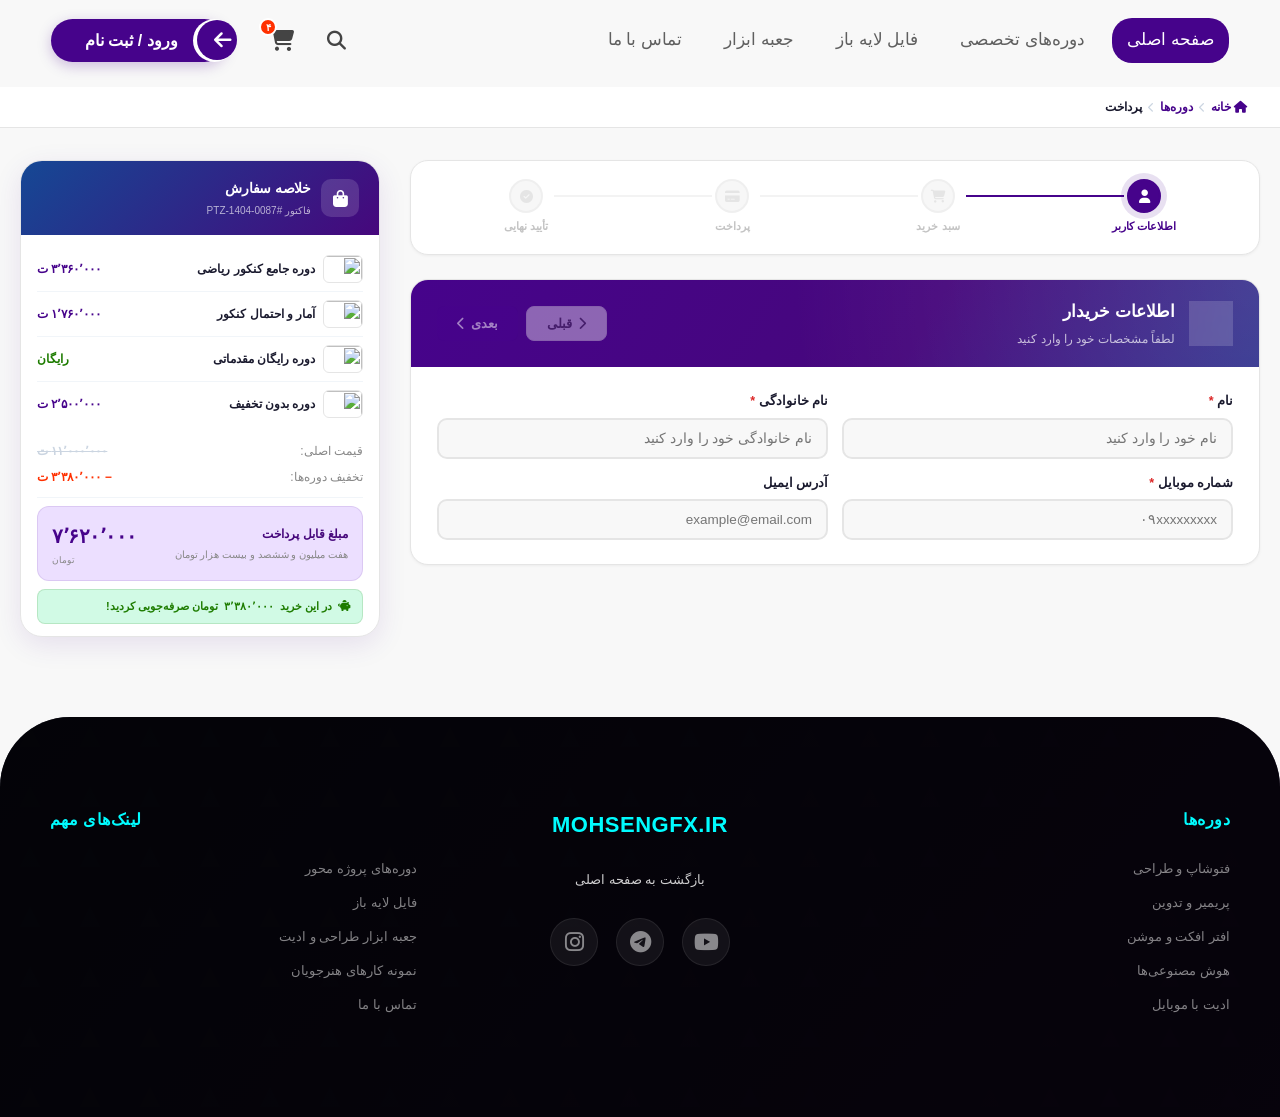
==== index.html @ 50971e61 "v-0.1.9.5" ====
<!DOCTYPE html>
<html lang="fa" dir="rtl">

<head>
  <meta charset="UTF-8" />
  <meta name="viewport" content="width=device-width, initial-scale=1.0" />
  <title>پرداخت | آموزشگاه پیشتاز</title>

  <link rel="stylesheet" href="https://cdnjs.cloudflare.com/ajax/libs/font-awesome/6.5.1/css/all.min.css" />
  <link rel="stylesheet"
    href="https://cdn.jsdelivr.net/npm/persian-datepicker@1.2.0/dist/css/persian-datepicker.min.css" />
  <link rel="stylesheet" href="./css/main.css">

</head>

<body>

  <!-- HEADER -->
  <header>
    <nav class=" navbar">
      <ul class="nav-menu">
        <li><a href="#" class="active" onclick="showToast('صفحه اصلی', 'info'); return false;">صفحه اصلی</a>
        </li>
        <li><a href="#" onclick="showToast('دوره‌های تخصصی', 'info'); return false;">دوره‌های تخصصی</a></li>
        <li><a href="#" onclick="showToast('فایل لایه باز', 'info'); return false;">فایل لایه باز</a></li>
        <li><a href="#" onclick="showToast('جعبه ابزار', 'info'); return false;">جعبه ابزار</a></li>
        <li><a href="#" onclick="showToast('تماس با ما', 'info'); return false;">تماس با ما</a></li>
      </ul>
      <div class="header-left">
        <div class="search-container">
          <button class="search-icon" id="searchToggle"><i class="fa-solid fa-magnifying-glass"></i></button>
          <div class="search-input-wrapper">
            <input type="text" class="search-input" id="searchInput" placeholder="جستجو کنید..." />
            <button class="search-close" id="searchClose">✕</button>
          </div>
        </div>
        <button class="cart-box" onclick="showToast('سبد خرید شما خالی است', 'info');">
          <i class="fa-solid fa-cart-shopping"></i>
          <span class="badge">۴</span>
        </button>
        <button class="login-box" onclick="showToast('صفحه ورود / ثبت نام', 'info');">
          <div class="arrow-circle">
            <div class="circle"><i class="fa-solid fa-arrow-left"></i></div>
          </div>
          <span>ورود / ثبت نام</span>
        </button>
      </div>
    </nav>
  </header>

  <!-- BREADCRUMB -->
  <div class="breadcrumb-bar">
    <div class="breadcrumb">
      <a href="#" onclick="showToast('خانه', 'info'); return false;"><i class="fa-solid fa-house"></i> خانه</a>
      <span class="sep"><i class="fa-solid fa-chevron-left"></i></span>
      <a href="#" onclick="showToast('دوره‌ها', 'info'); return false;">دوره‌ها</a>
      <span class="sep"><i class="fa-solid fa-chevron-left"></i></span>
      <span class="curr">پرداخت</span>
    </div>
  </div>

  <!-- CHECKOUT WRAP -->
  <div class="checkout-wrap" id="checkoutWrap">
    <main class="checkout-main" id="checkoutMain">

      <!-- STEP HEADER -->
      <div class="step-header" id="stepHeader">
        <div class="step-header-inner">
          <div class="cstep active" data-step="1">
            <div class="cstep-circle"><i class="fa-solid fa-user"></i></div>
            <div class="cstep-label">اطلاعات کاربر</div>
          </div>
          <div class="cstep disabled" data-step="2">
            <div class="cstep-circle"><i class="fa-solid fa-cart-shopping"></i></div>
            <div class="cstep-label">سبد خرید</div>
          </div>
          <div class="cstep disabled" data-step="3">
            <div class="cstep-circle"><i class="fa-solid fa-credit-card"></i></div>
            <div class="cstep-label">پرداخت</div>
          </div>
          <div class="cstep disabled" data-step="4">
            <div class="cstep-circle"><i class="fa-solid fa-circle-check"></i></div>
            <div class="cstep-label">تأیید نهایی</div>
          </div>
        </div>
      </div>

      <!-- STEP 1: اطلاعات کاربر -->
      <div class="step-panel active" data-step="1">
        <div class="sec-card">
          <div class="sec-head">
            <div class="sec-head-left">
              <div class="sec-ico"><i class="fa-solid fa-user-pen"></i></div>
              <div>
                <div class="sec-title">اطلاعات خریدار</div>
                <div class="sec-sub">لطفاً مشخصات خود را وارد کنید</div>
              </div>
            </div>
            <div class="sec-head-actions">
              <button class="step-prev-btn" data-prev="1" disabled style="opacity:0.4;cursor:default;"><i
                  class="fa-solid fa-chevron-right"></i> قبلی</button>
              <button class="step-next-btn" id="step1NextBtn" data-next="2" disabled>بعدی <i
                  class="fa-solid fa-chevron-left"></i></button>
            </div>
          </div>
          <div class="sec-body">
            <div class="form-grid">
              <div class="form-group">
                <label class="form-label">نام <span class="req">*</span></label>
                <input type="text" class="form-input" id="fname" placeholder="نام خود را وارد کنید" />
                <span class="field-err" id="fname-err"><i class="fa-solid fa-triangle-exclamation"></i>
                  لطفاً نام را وارد کنید</span>
              </div>
              <div class="form-group">
                <label class="form-label">نام خانوادگی <span class="req">*</span></label>
                <input type="text" class="form-input" id="lname" placeholder="نام خانوادگی خود را وارد کنید" />
                <span class="field-err" id="lname-err"><i class="fa-solid fa-triangle-exclamation"></i>
                  لطفاً نام خانوادگی را وارد کنید</span>
              </div>
              <div class="form-group">
                <label class="form-label">شماره موبایل <span class="req">*</span></label>
                <input type="tel" class="form-input" id="phone" placeholder="۰۹xxxxxxxxx"
                  style="direction:ltr;text-align:right" />
                <span class="field-err" id="phone-err"><i class="fa-solid fa-triangle-exclamation"></i>
                  شماره موبایل معتبر نیست</span>
              </div>
              <div class="form-group">
                <label class="form-label">آدرس ایمیل</label>
                <input type="email" class="form-input" id="email" placeholder="example@email.com"
                  style="direction:ltr;text-align:right" />
              </div>
            </div>
          </div>
        </div>
      </div>

      <!-- STEP 2: سبد خرید -->
      <div class="step-panel" data-step="2">
        <div class="sec-card">
          <div class="sec-head">
            <div class="sec-head-left">
              <div class="sec-ico"><i class="fa-solid fa-cart-shopping"></i></div>
              <div>
                <div class="sec-title">سبد خرید</div>
                <div class="sec-sub">محصولات خود را مرور کنید</div>
              </div>
            </div>
            <div class="sec-head-actions">
              <button class="step-prev-btn" data-prev="1"><i class="fa-solid fa-chevron-right"></i>
                قبلی</button>
              <button class="step-next-btn" data-next="3">بعدی <i class="fa-solid fa-chevron-left"></i></button>
            </div>
          </div>
          <div class="sec-body">
            <div class="table-contain">
              <table class="inv-table" id="cartTable">
                <thead>
                  <tr>
                    <th style="width:28%;">شرح محصول</th>
                    <th style="width:22%;">قیمت اصلی</th>
                    <th style="width:18%;">تخفیف</th>
                    <th style="width:22%;">قیمت نهایی</th>
                    <th style="width:10%;">عملیات</th>
                  </tr>
                </thead>
                <tbody id="cartBody"></tbody>
              </table>
            </div>
            <div
              style="display:flex; justify-content:space-between; align-items:center; margin-top:16px; padding:12px 0; border-top:1px solid var(--border);">
              <div>
                <span style="font-weight:700;font-size:14px;">جمع کل: </span>
                <span id="cartTotal" style="font-weight:900;font-size:18px;color:var(--purple);">۰</span>
                <span style="font-size:12px;color:var(--text-mute);"> تومان</span>
              </div>
              <button class="add-sample-btn" id="addSampleBtn"><i class="fa-solid fa-plus"></i> افزودن
                نمونه</button>
            </div>
            <div class="invoice-coupon">
              <div class="coupon-label"><i class="fa-solid fa-ticket" style="color:var(--purple);"></i> کد
                تخفیف دارید؟</div>
              <div class="coupon-row">
                <input type="text" class="coupon-input" id="couponInput" placeholder="کد تخفیف را وارد کنید"
                  autocomplete="off" />
                <button class="coupon-apply-btn" id="couponBtn"><span id="couponBtnTxt"><i
                      class="fa-solid fa-check-circle"></i> اعمال</span></button>
              </div>
              <div class="coupon-fb ok" id="couponOk"></div>
              <div class="coupon-fb fail" id="couponErr"><i class="fa-solid fa-circle-exclamation"></i> کد
                وارد‌شده معتبر نیست.</div>
            </div>
          </div>
        </div>
      </div>

      <!-- STEP 3: پرداخت -->
      <div class="step-panel" data-step="3">
        <div class="sec-card">
          <div class="sec-head">
            <div class="sec-head-left">
              <div class="sec-ico"><i class="fa-solid fa-shield-halved"></i></div>
              <div>
                <div class="sec-title">روش پرداخت</div>
                <div class="sec-sub">درگاه یا روش پرداخت مناسب خود را انتخاب کنید</div>
              </div>
            </div>
            <div class="sec-head-actions">
              <button class="step-prev-btn" data-prev="2"><i class="fa-solid fa-chevron-right"></i>
                قبلی</button>
              <button class="step-next-btn" data-next="4">بعدی <i class="fa-solid fa-chevron-left"></i></button>
            </div>
          </div>
          <div class="sec-body">
            <div class="method-tabs" id="methodTabs">
              <button class="tab-btn active" data-method="offline"><i class="fa-solid fa-building-columns"></i> کارت به
                کارت</button>
              <button class="tab-btn" data-method="online"><i class="fa-solid fa-credit-card"></i> پرداخت
                آنلاین</button>
            </div>
            <div class="panel" id="panel-online">
              <p style="font-size:13px;color:var(--text-mute);margin-bottom:14px;">درگاه بانکی مورد نظر
                خود را انتخاب کنید:</p>
              <div class="gateway-grid" id="gatewayGrid">
                <label class="gw-opt chosen" data-gw="zarinpal">
                  <input type="radio" name="gw" value="zarinpal" checked />
                  <div class="gw-logo gw-zp"><i class="fa-solid fa-building-columns"></i></div>
                  <div>
                    <div class="gw-name">زرین‌پال</div>
                    <div class="gw-desc">پشتیبانی تمام بانک‌ها</div>
                  </div>
                </label>
                <label class="gw-opt" data-gw="wallet">
                  <input type="radio" name="gw" value="wallet" />
                  <div class="gw-logo gw-wl"><i class="fa-solid fa-wallet"></i></div>
                  <div>
                    <div class="gw-name">کیف پول</div>
                    <div class="gw-desc">موجودی: ۱۵۰,۰۰۰ تومان</div>
                  </div>
                </label>
              </div>
            </div>
            <div class="panel active" id="panel-offline">
              <div class="bank-info-box">
                <div class="bank-row"><span><i class="fa-solid fa-building-columns"
                      style="color:var(--purple);width:18px;"></i> بانک</span><strong>بانک ملی
                    ایران</strong></div>
                <div class="bank-row"><span><i class="fa-solid fa-user" style="color:var(--purple);width:18px;"></i>
                    صاحب
                    حساب</span><strong>آموزشگاه پیشتاز</strong></div>
                <div class="bank-row">
                  <span><i class="fa-solid fa-credit-card" style="color:var(--purple);width:18px;"></i> شماره
                    کارت</span>
                  <div style="display:flex;align-items:center;gap:8px;">
                    <span class="bank-val">6037-9918-0000-1234</span>
                    <button class="copy-btn" onclick="copyText('6037991800001234','شماره کارت')"><i
                        class="fa-solid fa-copy"></i> کپی</button>
                  </div>
                </div>
                <div class="bank-row">
                  <span><i class="fa-solid fa-hashtag" style="color:var(--purple);width:18px;"></i>
                    شبا</span>
                  <div style="display:flex;align-items:center;gap:8px;">
                    <span class="bank-val" style="font-size:11.5px;">IR950170000000123456789003</span>
                    <button class="copy-btn" onclick="copyText('IR950170000000123456789003','شبا')"><i
                        class="fa-solid fa-copy"></i> کپی</button>
                  </div>
                </div>
              </div>
              <p style="font-size:13px;color:var(--text-mid);margin-bottom:12px;font-weight:500;">پس از
                واریز، اطلاعات زیر را تکمیل کنید:</p>
              <div style="display:grid;grid-template-columns:1fr 1fr;gap:12px;margin-bottom:12px;">
                <div class="form-group">
                  <label class="form-label" style="font-size:12px;"><i class="fa-regular fa-calendar"></i> تاریخ واریز
                    <span class="req">*</span></label>
                  <div class="date-picker-wrapper">
                    <input type="text" class="form-input" id="offDate" placeholder="انتخاب یا وارد کنید"
                      autocomplete="off" />
                    <i class="fa-regular fa-calendar-alt date-picker-icon"></i>
                  </div>
                  <span class="field-err" id="offDate-err"><i class="fa-solid fa-triangle-exclamation"></i> لطفاً تاریخ
                    واریز را انتخاب یا
                    وارد کنید</span>
                </div>
                <div class="form-group">
                  <label class="form-label" style="font-size:12px;"><i class="fa-regular fa-clock"></i> ساعت واریز <span
                      class="req">*</span></label>
                  <div class="time-picker-wrapper">
                    <input type="text" class="form-input time-picker" id="offTime" placeholder="انتخاب یا وارد کنید"
                      autocomplete="off" />
                    <i class="fa-regular fa-clock time-picker-icon"></i>
                  </div>
                  <span class="field-err" id="offTime-err"><i class="fa-solid fa-triangle-exclamation"></i> لطفاً ساعت
                    واریز را انتخاب یا
                    وارد کنید</span>
                </div>
              </div>
              <div class="form-group" style="margin-bottom:10px;">
                <label class="form-label" style="font-size:12px;">کد پیگیری / شماره تراکنش <span
                    style="font-size:10px;color:var(--text-mute);font-weight:400;">(اختیاری)</span></label>
                <input type="text" class="form-input" id="offRef" placeholder="در صورت تمایل وارد کنید" />
              </div>
              <div class="upload-area" id="uploadBox">
                <div style="font-size:28px;margin-bottom:4px;color:var(--purple);"><i class="fa-regular fa-image"></i>
                </div>
                <div style="font-weight:600;font-size:13px;">برای بارگذاری فیش واریزی کلیک کنید <span
                    class="req">*</span></div>
                <div style="font-size:11px;color:var(--text-mute);margin-top:2px;">فرمت‌های مجاز: jpg،
                  png، pdf</div>
                <input type="file" id="receiptFile" accept="image/*,.pdf" />
              </div>
              <span class="field-err" id="receiptFile-err" style="display:none;margin-top:4px;"><i
                  class="fa-solid fa-triangle-exclamation"></i> لطفاً فیش واریزی را بارگذاری
                کنید</span>
              <img id="previewImg" class="preview-img" src="" alt="پیش‌نمایش فیش" />
              <button type="button" id="removeFileBtn" class="btn-remove-file"><i class="fa-solid fa-trash"></i> حذف
                فایل</button>
            </div>
          </div>
        </div>
      </div>

      <!-- STEP 4: تأیید نهایی -->
      <div class="step-panel" data-step="4">
        <div class="final-invoice-wrapper">
          <div class="final-invoice">
            <!-- هدر ساده فقط "جزئیات خرید شما" چسبیده به راست -->
            <div class="invoice-final-header">
              <div class="invoice-final-header-content">
                <div class="invoice-icon"><i class="fa-solid fa-file-invoice"></i></div>
                <div>
                  <h2>جزئیات خرید شما</h2>
                  <span class="invoice-number">#<span id="invoiceNumber">PTZ-1404-0087</span></span>
                </div>
              </div>
            </div>

            <div class="invoice-info-grid">
              <div class="invoice-info-box">
                <div class="invoice-info-title"><i class="fa-solid fa-user"></i> اطلاعات خریدار</div>
                <div style="display:flex; justify-content:space-between; gap:12px;">
                  <div class="invoice-info-body" style="flex:1;">
                    <div><span>نام:</span> <span id="finalFname">—</span></div>
                    <div><span>نام خانوادگی:</span> <span id="finalLname">—</span></div>
                  </div>
                  <div class="invoice-info-body" style="flex:1;">
                    <div><span>موبایل:</span> <span id="finalPhone">—</span></div>
                    <div><span>ایمیل:</span> <span id="finalEmail">—</span></div>
                  </div>
                </div>
              </div>
              <div class="invoice-info-box">
                <div class="invoice-info-title"><i class="fa-solid fa-credit-card"></i> روش پرداخت</div>
                <div style="flex:1;">
                  <div id="finalReceiptInfo" style="display:grid; grid-template-columns:auto auto; gap:2px 16px;"></div>
                </div>
              </div>
            </div>

            <div class="invoice-table-wrap">
              <table class="invoice-items-table">
                <thead>
                  <tr>
                    <th style="width:40%;">جزئیات دوره‌های خریداری‌شده</th>
                    <th style="width:30%;">قیمت اصلی</th>
                    <th style="width:30%;">قیمت نهایی</th>
                  </tr>
                </thead>
                <tbody id="finalInvoiceItems"></tbody>
              </table>
            </div>

            <div class="invoice-summary">
              <div class="invoice-summary-row"><span>جمع قیمت اصلی دوره‌ها</span><span id="invoiceOrigTotal">۰ ت</span>
              </div>
              <div class="invoice-summary-row" id="invoiceCouponRow" style="display:none;"><span><i
                    class="fa-solid fa-ticket"></i> تخفیف کد</span><span class="text-red"
                  id="invoiceCouponDisc">—</span></div>
              <div class="invoice-summary-row discount"><span>تخفیف کل دوره‌ها</span><span class="text-red"
                  id="invoiceDiscTotal">− ۰ ت</span></div>
              <div class="invoice-summary-divider"></div>
              <div class="invoice-summary-row grand-total"><span>مبلغ قابل پرداخت</span><span><span
                    id="invoiceFinalTotal">۰</span><span style="font-size:13px;color:var(--text-mute);">
                    تومان</span></span></div>
              <div class="invoice-summary-words" id="invoiceTotalWords">صفر تومان</div>
            </div>

            <div class="invoice-footer-block">
              <div
                style="display:flex; justify-content:space-between; align-items:center; flex-wrap:wrap; gap:12px; margin-top:12px; padding:12px 0; border-top:1px solid var(--border-light);">
                <div
                  style="display:flex; align-items:center; gap:8px; background:var(--lavender); padding:8px 16px; border-radius:10px;">
                  <i class="fa-regular fa-clock" style="color:var(--purple);"></i>
                  <span style="font-weight:600; font-size:13px;">تاریخ و ساعت پرداخت: <strong
                      id="invoicePaymentDateTime" style="color:var(--purple);">—</strong></span>
                </div>
                <div style="display:flex; gap:8px; flex-wrap:wrap;">
                  <button class="step-prev-btn" data-prev="3"
                    style="margin:0;background:var(--bg);color:var(--text-mid);border:1.5px solid var(--border);"><i
                      class="fa-solid fa-chevron-right"></i> قبلی</button>
                </div>
              </div>

              <div class="invoice-actions" style="margin-top:16px;">
                <div class="terms-box">
                  <input type="checkbox" id="termsChk" checked />
                  <label for="termsChk">
                    با خرید این دوره‌ها، <a href="#"
                      onclick="showToast('قوانین و مقررات', 'info'); return false;">قوانین و
                      مقررات</a> آموزشگاه پیشتاز را مطالعه کرده و می‌پذیرم.
                  </label>
                </div>
              </div>

              <div class="invoice-final-pay-row">
                <button class="os-pay-btn invoice-final-pay-btn" id="finalPayBtn">
                  <i class="fa-solid fa-lock"></i>
                  <span id="finalPayLabel">پرداخت نهایی و تکمیل سفارش</span>
                </button>
              </div>
            </div>
          </div>
        </div>
      </div>

    </main>

    <!-- SIDEBAR -->
    <aside class="checkout-sidebar" id="checkoutSidebar">
      <div class="order-summary">
        <div class="os-head">
          <div class="os-head-ico"><i class="fa-solid fa-bag-shopping"></i></div>
          <div>
            <div class="os-head-title">خلاصه سفارش</div>
            <div class="os-head-sub">فاکتور #PTZ-1404-0087</div>
          </div>
        </div>
        <div class="os-items" id="sidebarItems"></div>
        <div class="os-breakdown">
          <div class="os-line"><span class="osl-label">قیمت اصلی:</span><span class="osl-val"
              style="text-decoration:line-through;color:#cbd5e1;" id="sideOrigPrice">۰ ت</span></div>
          <div class="os-line" id="sideCouponLine" style="display:none;"><span class="osl-label"><i
                class="fa-solid fa-ticket"></i> کد تخفیف:</span><span class="osl-red" id="sideCouponDisc">—</span></div>
          <div class="os-line"><span class="osl-label">تخفیف دوره‌ها:</span><span class="osl-red" id="sideDisc">− ۰
              ت</span></div>
          <div class="os-divider"></div>
        </div>
        <div class="os-total">
          <div>
            <div class="ost-label">مبلغ قابل پرداخت</div>
            <div class="ost-sub" id="sideTotalWords">صفر تومان</div>
          </div>
          <div style="text-align:left;">
            <div class="ost-amt" id="sideTotalAmount">۰</div>
            <div class="ost-unit">تومان</div>
          </div>
        </div>
        <div class="os-saving"><i class="fa-solid fa-piggy-bank"></i> در این خرید <strong id="sideSaving">۰</strong>
          تومان صرفه‌جویی کردید!</div>
      </div>
    </aside>
  </div>

  <!-- FOOTER -->
  <footer class="footer">
    <div class="footer-overlay"></div>
    <div class="footer-content">
      <div class="footer-col">
        <h3>دوره‌ها</h3>
        <ul>
          <li><a href="#" onclick="showToast('فتوشاپ و طراحی', 'info'); return false;">فتوشاپ و طراحی</a></li>
          <li><a href="#" onclick="showToast('پریمیر و تدوین', 'info'); return false;">پریمیر و تدوین</a></li>
          <li><a href="#" onclick="showToast('افتر افکت و موشن', 'info'); return false;">افتر افکت و موشن</a>
          </li>
          <li><a href="#" onclick="showToast('هوش مصنوعی‌ها', 'info'); return false;">هوش مصنوعی‌ها</a></li>
          <li><a href="#" onclick="showToast('ادیت با موبایل', 'info'); return false;">ادیت با موبایل</a></li>
        </ul>
      </div>
      <div class="footer-col center">
        <h2>MOHSENGFX.IR</h2>
        <p><a href="#" onclick="showToast('بازگشت به صفحه اصلی', 'info'); return false;">بازگشت به صفحه اصلی</a>
        </p>
        <div class="socials">
          <a href="#" onclick="showToast('یوتیوب', 'info'); return false;"><i class="fa-brands fa-youtube"></i></a>
          <a href="#" onclick="showToast('تلگرام', 'info'); return false;"><i class="fa-brands fa-telegram"></i></a>
          <a href="#" onclick="showToast('اینستاگرام', 'info'); return false;"><i
              class="fa-brands fa-instagram"></i></a>
        </div>
      </div>
      <div class="footer-col">
        <h3>لینک‌های مهم</h3>
        <ul>
          <li><a href="#" onclick="showToast('دوره‌های پروژه محور', 'info'); return false;">دوره‌های پروژه
              محور</a></li>
          <li><a href="#" onclick="showToast('فایل لایه باز', 'info'); return false;">فایل لایه باز</a></li>
          <li><a href="#" onclick="showToast('جعبه ابزار طراحی و ادیت', 'info'); return false;">جعبه ابزار
              طراحی و ادیت</a></li>
          <li><a href="#" onclick="showToast('نمونه کارهای هنرجویان', 'info'); return false;">نمونه کارهای
              هنرجویان</a></li>
          <li><a href="#" onclick="showToast('تماس با ما', 'info'); return false;">تماس با ما</a></li>
        </ul>
      </div>
    </div>
  </footer>

  <!-- MODAL & TOAST -->
  <div class="modal-ov" id="modalOv">
    <div class="modal-box">
      <div class="modal-circle"><i class="fa-solid fa-circle-check"></i></div>
      <h2>پرداخت با موفقیت انجام شد!</h2>
      <p>خرید شما تأیید شد.<br />دسترسی به دوره‌ها از طریق پنل کاربری فعال می‌باشد.</p>
      <div class="track-code-box">
        <div class="track-code-label">کد پیگیری سفارش</div><strong class="track-code-val"
          id="trackCode">PTZ-1404-00087</strong>
      </div>
      <div class="modal-actions">
        <button class="modal-cta-primary" onclick="goToPanel()"><i class="fa-solid fa-graduation-cap"></i> پنل
          کاربری</button>
        <button class="modal-cta-sec" onclick="closeModal()">بستن</button>
      </div>
      <div class="modal-note"><i class="fa-solid fa-envelope"></i> پیامک تأییدیه به شماره ثبت‌شده ارسال شد</div>
    </div>
  </div>
  <div class="toast-container" id="toastContainer"></div>

  <!-- SCRIPTS -->
  <script src="https://cdn.jsdelivr.net/npm/jquery/dist/jquery.min.js"></script>
  <script src="https://cdn.jsdelivr.net/npm/persian-date/dist/persian-date.min.js"></script>
  <script src="https://cdn.jsdelivr.net/npm/persian-datepicker@1.2.0/dist/js/persian-datepicker.min.js"></script>
  <script src="./js/script.js"></script>


</body>

</html>
---- css/main.css ----
/* ============================================================
   ROOT & RESET
   ============================================================ */
:root {
    --purple: #46038b;
    --navy: #154894;
    --violet: #46077c;
    --blue: #3c65ff;
    --red: #ff3000;
    --cyan: #00fcff;
    --lavender: #ecdfff;
    --green: #1e7c00;
    --green-light: #d1fae5;
    --white: #ffffff;
    --bg: #f8f8f8;
    --surface: #ffffff;
    --border: #e5e5e5;
    --border-light: #f1f5f9;
    --text: #1a1a2e;
    --text-mid: #444;
    --text-mute: #888;
    --danger: #dc2626;
    --danger-light: #fee2e2;
    --amber: #f59e0b;
    --radius-sm: 8px;
    --radius: 13px;
    --radius-lg: 18px;
    --radius-xl: 22px;
    --shadow-sm: 0 1px 3px rgba(0, 0, 0, .05);
    --shadow: 0 4px 16px rgba(70, 3, 139, .07);
    --shadow-md: 0 8px 28px rgba(70, 3, 139, .10);
    --shadow-lg: 0 16px 48px rgba(0, 0, 0, .12);
    --transition: .2s cubic-bezier(.4, 0, .2, 1);
    --transition-slow: .35s cubic-bezier(.4, 0, .2, 1);
}

@font-face {
    font-family: 'YekanBakhFaNum';
    src: url('https://cdn.jsdelivr.net/gh/rastikerdar/vazir-font@v30.1.0/dist/Vazir-Regular.woff2') format('woff2');
    font-weight: 400;
}

@font-face {
    font-family: 'YekanBakhFaNum';
    src: url('https://cdn.jsdelivr.net/gh/rastikerdar/vazir-font@v30.1.0/dist/Vazir-Bold.woff2') format('woff2');
    font-weight: 700;
}

*,
::before,
::after {
    box-sizing: border-box;
    margin: 0;
    padding: 0;
}

html {
    scroll-behavior: smooth;
    -webkit-font-smoothing: antialiased;
}

body {
    font-family: 'YekanBakhFaNum', sans-serif;
    background: var(--bg);
    color: var(--text);
    direction: rtl;
    line-height: 1.7;
    min-height: 100vh;
    overflow-x: hidden;
}

::-webkit-scrollbar {
    width: 6px;
}

::-webkit-scrollbar-track {
    background: #f1f1f1;
}

::-webkit-scrollbar-thumb {
    background: var(--purple);
    border-radius: 10px;
}

/* ============================================================
   HEADER
   ============================================================ */
.navbar {
    width: min(1400px, 92%);
    margin: 18px auto 0;
    display: flex;
    justify-content: space-between;
    align-items: center;
    flex-wrap: wrap;
    gap: 10px;
}

.nav-menu {
    list-style: none;
    display: flex;
    gap: 12px;
    flex-wrap: wrap;
}

.nav-menu a {
    text-decoration: none;
    color: #5f5f5f;
    padding: 8px 15px;
    border-radius: 20px;
    transition: 0.3s;
    font-size: 17px;
    display: inline-flex;
    align-items: center;
    white-space: nowrap;
    font-weight: 500;
    cursor: pointer;
}

.nav-menu a.active {
    background: var(--purple);
    color: #fff;
}

.nav-menu a:not(.active):hover {
    color: var(--purple);
    background: var(--lavender);
}

.header-left {
    display: flex;
    align-items: center;
    gap: 15px;
    flex-wrap: wrap;
}

.login-box {
    width: 175px;
    height: 43px;
    background: var(--purple);
    border-radius: 30px;
    display: flex;
    align-items: center;
    justify-content: center;
    gap: 12px;
    color: #fff;
    font-size: 16px;
    font-weight: 700;
    position: relative;
    cursor: pointer;
    transition: all var(--transition);
    box-shadow: 0 4px 14px rgba(70, 3, 139, .25);
    border: none;
    font-family: 'YekanBakhFaNum', sans-serif;
}

.login-box:hover {
    transform: translateY(-2px);
    box-shadow: 0 6px 24px rgba(70, 3, 139, .35);
}

.login-box span {
    margin-right: 15px;
}

.arrow-circle {
    width: 43px;
    height: 43px;
    background: #fff;
    border-radius: 50%;
    display: flex;
    align-items: center;
    justify-content: center;
    color: var(--purple);
    position: absolute;
    right: -10px;
}

.arrow-circle .circle {
    background-color: var(--purple);
    width: 40px;
    height: 40px;
    border-radius: 50%;
    transform: translateX(2px);
    display: flex;
    justify-content: center;
    align-items: center;
}

.arrow-circle .circle i {
    font-size: 20px;
    color: #fff;
    transform: translateX(6px);
}

.cart-box {
    width: 40px;
    height: 40px;
    display: flex;
    align-items: center;
    justify-content: center;
    cursor: pointer;
    margin-left: 20px;
    color: var(--text-mid);
    font-size: 22px;
    transition: all var(--transition);
    border-radius: 50%;
    position: relative;
    background: none;
    border: none;
}

.cart-box:hover {
    color: var(--purple);
    background: var(--lavender);
}

.cart-box .badge {
    position: absolute;
    top: -2px;
    left: -2px;
    width: 18px;
    height: 18px;
    border-radius: 50%;
    background: var(--red);
    color: #fff;
    font-size: 9.5px;
    font-weight: 800;
    display: flex;
    align-items: center;
    justify-content: center;
    border: 2px solid #fff;
}

.search-container {
    display: flex;
    align-items: center;
    justify-content: flex-end;
    gap: 8px;
    position: relative;
    flex-direction: row-reverse;
}

.search-icon {
    cursor: pointer;
    width: 40px;
    height: 40px;
    display: flex;
    align-items: center;
    justify-content: center;
    background: transparent;
    border-radius: 50%;
    transition: all 0.3s ease;
    flex-shrink: 0;
    z-index: 2;
    color: var(--text-mid);
    font-size: 19px;
    border: none;
}

.search-icon:hover {
    background: var(--lavender);
    color: var(--purple);
}

.search-input-wrapper {
    position: relative;
    display: flex;
    align-items: center;
}

.search-input {
    width: 0;
    opacity: 0;
    border: none;
    outline: none;
    padding: 12px 40px 12px 15px;
    background: #ffffff;
    font-size: 14px;
    color: #2c2c2c;
    transition: all 0.4s cubic-bezier(0.4, 0, 0.2, 1);
    border-radius: 30px;
    border: 2px solid #e8e0ff;
    box-shadow: 0 2px 10px rgba(70, 3, 139, 0.08);
    direction: rtl;
    font-family: 'YekanBakhFaNum', sans-serif;
}

.search-input.active {
    width: 280px;
    opacity: 1;
    border-color: var(--purple);
    box-shadow: 0 4px 20px rgba(70, 3, 139, 0.15);
}

.search-input:focus {
    border-color: var(--purple);
    box-shadow: 0 4px 25px rgba(70, 3, 139, 0.2);
}

.search-input::placeholder {
    color: #b8a9e0;
    font-weight: 400;
    font-size: 13px;
}

.search-close {
    position: absolute;
    left: 12px;
    top: 50%;
    transform: translateY(-50%);
    width: 24px;
    height: 24px;
    border-radius: 50%;
    background: #f0eaff;
    border: none;
    cursor: pointer;
    display: flex;
    align-items: center;
    justify-content: center;
    font-size: 14px;
    color: var(--purple);
    transition: all 0.3s ease;
    opacity: 0;
    visibility: hidden;
    z-index: 3;
}

.search-close:hover {
    background: var(--purple);
    color: white;
    transform: translateY(-50%) rotate(90deg);
}

.search-close.show {
    opacity: 1;
    visibility: visible;
}

/* ============================================================
   BREADCRUMB
   ============================================================ */
.breadcrumb-bar {
    background: #fff;
    border-bottom: 1px solid var(--border);
    padding: 10px 32px;
    margin-top: 24px;
}

.breadcrumb {
    display: flex;
    align-items: center;
    gap: 6px;
    font-size: 12px;
    color: var(--text-mute);
    max-width: 1400px;
    margin: 0 auto;
}

.breadcrumb a {
    color: var(--purple);
    text-decoration: none;
    font-weight: 600;
    transition: color var(--transition);
}

.breadcrumb a:hover {
    text-decoration: underline;
    color: var(--violet);
}

.breadcrumb .sep {
    color: #cbd5e1;
    font-size: 10px;
}

.breadcrumb .curr {
    color: var(--text);
    font-weight: 700;
}

/* ============================================================
   CHECKOUT LAYOUT
   ============================================================ */
.checkout-wrap {
    max-width: 1400px;
    margin: 32px auto 80px;
    padding: 0 20px;
    display: grid;
    grid-template-columns: 1fr 360px;
    gap: 30px;
    align-items: flex-start;
}

.checkout-wrap.sidebar-hidden {
    grid-template-columns: 1fr;
    max-width: 1000px;
}

@media (max-width: 1024px) {
    .checkout-wrap {
        grid-template-columns: 1fr;
    }

    .checkout-sidebar {
        position: static !important;
        order: 0;
    }

    .checkout-main {
        order: 1;
    }
}

.checkout-sidebar {
    position: sticky;
    top: 20px;
    transition: all 0.4s ease;
}

.checkout-sidebar.hidden {
    display: none !important;
}

/* ============================================================
   STEP HEADER
   ============================================================ */
.step-header {
    position: sticky;
    top: 20px;
    z-index: 50;
    background: #fff;
    border-radius: var(--radius-lg);
    border: 1px solid var(--border);
    box-shadow: var(--shadow-sm);
    padding: 12px 16px;
    margin-bottom: 24px;
    transition: box-shadow 0.3s ease;
}

.step-header:hover {
    box-shadow: var(--shadow);
}

.step-header-inner {
    display: flex;
    justify-content: space-between;
    align-items: center;
    gap: 8px;
}

.cstep {
    flex: 1;
    display: flex;
    flex-direction: column;
    align-items: center;
    gap: 4px;
    cursor: pointer;
    position: relative;
    padding: 6px 0;
    transition: all 0.2s ease;
    border-radius: 8px;
    user-select: none;
}

.cstep:hover:not(.disabled) {
    background: var(--lavender);
}

.cstep.disabled {
    cursor: not-allowed;
    opacity: 0.5;
}

.cstep.disabled:hover {
    background: none;
}

.cstep-circle {
    width: 34px;
    height: 34px;
    border-radius: 50%;
    border: 2.5px solid #ddd;
    background: #f8f8f8;
    display: flex;
    align-items: center;
    justify-content: center;
    font-size: 13px;
    font-weight: 800;
    color: #ccc;
    transition: all 0.3s ease;
}

.cstep.active .cstep-circle {
    background: var(--purple);
    border-color: var(--purple);
    color: #fff;
    box-shadow: 0 0 0 6px rgba(70, 3, 139, 0.12);
}

.cstep.done .cstep-circle {
    background: var(--green);
    border-color: var(--green);
    color: #fff;
}

.cstep.disabled .cstep-circle {
    background: #f0f0f0;
    border-color: #e0e0e0;
    color: #ccc;
}

.cstep-label {
    font-size: 11px;
    font-weight: 600;
    color: var(--text-mute);
    text-align: center;
    white-space: nowrap;
}

.cstep.active .cstep-label {
    color: var(--purple);
    font-weight: 700;
}

.cstep.done .cstep-label {
    color: var(--green);
    font-weight: 700;
}

.cstep:not(:last-child)::after {
    content: '';
    position: absolute;
    top: 22px;
    right: calc(50% + 20px);
    width: calc(100% - 40px);
    height: 2px;
    background: #e2e8f0;
    z-index: 0;
}

.cstep.done:not(:last-child)::after {
    background: var(--green);
}

.cstep.active:not(:last-child)::after {
    background: var(--purple);
}

.cstep.disabled:not(:last-child)::after {
    background: #e8e8e8;
}

/* ============================================================
   STEP PANELS
   ============================================================ */
.step-panel {
    display: none;
    animation: fadeSlide 0.35s ease;
}

.step-panel.active {
    display: block;
}

@keyframes fadeSlide {
    from {
        opacity: 0;
        transform: translateY(10px);
    }

    to {
        opacity: 1;
        transform: translateY(0);
    }
}

/* ============================================================
   SECTION CARD
   ============================================================ */
.sec-card {
    background: #fff;
    border: 1px solid var(--border);
    border-radius: var(--radius-lg);
    padding: 0;
    margin-bottom: 18px;
    box-shadow: var(--shadow-sm);
    overflow: hidden;
    width: 100%;
    transition: box-shadow var(--transition-slow);
}

.sec-card:hover {
    box-shadow: var(--shadow);
}

.sec-head {
    background: linear-gradient(120deg, var(--purple) 0%, var(--violet) 60%, var(--navy) 130%);
    padding: 18px 26px;
    display: flex;
    justify-content: space-between;
    align-items: center;
    flex-wrap: wrap;
    gap: 12px;
    color: #fff;
    position: relative;
    overflow: hidden;
}

.sec-head::before {
    content: '';
    position: absolute;
    inset: 0;
    background: radial-gradient(circle at 100% 0%, rgba(255, 255, 255, .12), transparent 55%);
    pointer-events: none;
}

.sec-head-left {
    display: flex;
    align-items: center;
    gap: 14px;
    position: relative;
    z-index: 1;
}

.sec-ico {
    width: 44px;
    height: 44px;
    border-radius: 12px;
    background: rgba(255, 255, 255, .16);
    backdrop-filter: blur(2px);
    display: flex;
    align-items: center;
    justify-content: center;
    font-size: 20px;
    color: #fff;
    border: 1px solid rgba(255, 255, 255, .2);
    flex-shrink: 0;
}

.sec-title {
    font-size: 17px;
    font-weight: 800;
    color: #fff;
}

.sec-sub {
    font-size: 12px;
    color: rgba(255, 255, 255, .7);
    margin-top: 2px;
}

.sec-head-actions {
    display: flex;
    gap: 8px;
    position: relative;
    z-index: 1;
}

.sec-body {
    padding: 24px 26px;
}

/* ============================================================
   FORM
   ============================================================ */
.form-grid {
    display: grid;
    grid-template-columns: 1fr 1fr;
    gap: 14px;
}

@media (max-width: 768px) {
    .form-grid {
        grid-template-columns: 1fr;
    }
}

.form-group {
    display: flex;
    flex-direction: column;
    gap: 5px;
}

.form-label {
    font-size: 12.5px;
    font-weight: 700;
    color: var(--text);
}

.form-label .req {
    color: var(--danger);
}

.form-input {
    width: 100%;
    border: 2px solid var(--border);
    border-radius: 10px;
    padding: 11px 14px;
    font-size: 13.5px;
    font-family: 'YekanBakhFaNum', sans-serif;
    outline: none;
    background: var(--bg);
    direction: rtl;
    color: var(--text);
    transition: all var(--transition);
}

.form-input:focus {
    border-color: var(--purple);
    background: #fff;
    box-shadow: 0 0 0 3px rgba(70, 3, 139, 0.07);
}

.form-input.invalid {
    border-color: var(--danger);
    box-shadow: 0 0 0 3px rgba(220, 38, 38, 0.06);
}

.form-input.valid {
    border-color: var(--green);
}

.field-err {
    font-size: 11px;
    color: var(--danger);
    display: none;
    align-items: center;
    gap: 4px;
    margin-top: 2px;
}

.field-err.show {
    display: flex;
}

.form-input.shake {
    animation: shake .5s ease;
    border-color: var(--danger) !important;
}

@keyframes shake {

    0%,
    100% {
        transform: translateX(0);
    }

    20% {
        transform: translateX(-7px);
    }

    40% {
        transform: translateX(7px);
    }

    60% {
        transform: translateX(-4px);
    }

    80% {
        transform: translateX(4px);
    }
}

/* ============================================================
   BUTTONS
   ============================================================ */
.step-next-btn,
.step-prev-btn {
    background: var(--purple);
    color: #fff;
    border: none;
    border-radius: 8px;
    padding: 9px 20px;
    font-weight: 700;
    font-size: 13px;
    font-family: 'YekanBakhFaNum', sans-serif;
    cursor: pointer;
    display: inline-flex;
    align-items: center;
    gap: 6px;
    transition: all 0.2s ease;
    box-shadow: 0 2px 8px rgba(70, 3, 139, 0.15);
}

.step-next-btn:hover:not(:disabled),
.step-prev-btn:hover {
    transform: translateY(-1px);
    box-shadow: 0 4px 16px rgba(70, 3, 139, 0.25);
}

.step-next-btn:disabled {
    opacity: 0.5;
    cursor: not-allowed;
    transform: none !important;
    box-shadow: none !important;
}

.step-prev-btn {
    background: var(--bg);
    color: var(--text-mid);
    box-shadow: none;
    border: 1.5px solid var(--border);
}

.step-prev-btn:hover {
    background: #e8e8e8;
    box-shadow: none;
}

.add-sample-btn {
    background: var(--green);
    color: #fff;
    border: none;
    border-radius: 6px;
    padding: 7px 14px;
    font-weight: 700;
    font-size: 12.5px;
    font-family: 'YekanBakhFaNum', sans-serif;
    cursor: pointer;
    display: inline-flex;
    align-items: center;
    gap: 5px;
    transition: all 0.2s ease;
}

.add-sample-btn:hover {
    transform: translateY(-1px);
    box-shadow: 0 4px 12px rgba(30, 124, 0, 0.25);
}

.os-pay-btn {
    background: linear-gradient(135deg, var(--green), #16963a);
    color: #fff;
    border: none;
    border-radius: 10px;
    padding: 14px 28px;
    font-size: 15px;
    font-weight: 800;
    font-family: 'YekanBakhFaNum', sans-serif;
    cursor: pointer;
    display: inline-flex;
    align-items: center;
    justify-content: center;
    gap: 8px;
    box-shadow: 0 4px 16px rgba(30, 124, 0, 0.3);
    transition: all 0.2s ease;
}

.os-pay-btn:hover {
    transform: translateY(-2px);
    box-shadow: 0 8px 28px rgba(30, 124, 0, 0.4);
}

.invoice-final-pay-row {
    margin-top: 18px;
    display: flex;
    justify-content: flex-end;
}

.invoice-final-pay-btn {
    width: 100%;
    padding: 18px 28px;
    font-size: 16.5px;
    border-radius: 14px;
    box-shadow: 0 8px 24px rgba(30, 124, 0, .35);
}

@media (max-width: 640px) {
    .invoice-final-pay-row {
        position: sticky;
        bottom: 0;
        z-index: 5;
        background: #fff;
        padding: 10px 0 4px;
        margin-top: 10px;
    }
}

/* ============================================================
   INVOICE TABLE
   ============================================================ */
.table-contain {
    overflow: hidden;
    border-radius: 28px;
    transition: 0.3s;
    border: 1px solid var(--border-light);
}

.table-contain:hover {
    box-shadow: 0px 5px 10px rgba(128, 128, 128, 0.185);
    transform: translateY(-2px);
    border-radius: 28px;
    transition: 0.2s;
}

.inv-table {
    width: 100%;
    border-collapse: collapse;
    font-size: 12.5px;
    table-layout: fixed;
    min-width: 600px;
}

.inv-table th,
.inv-table td {
    text-align: center;
    padding: 10px 8px;
    font-size: 12.5px;
    vertical-align: middle;
    word-break: break-word;
}

.inv-table thead tr {
    background: var(--bg);
}

.inv-table th {
    font-weight: 700;
    color: var(--text-mute);
    border-bottom: 2px solid var(--border);
    font-size: 12px;
}

.inv-table tbody tr {
    border-bottom: 1px solid var(--border-light);
    transition: background var(--transition);
}

.inv-table tbody tr:hover {
    background: #faf9ff;
}

.course-img {
    width: 48px;
    height: 34px;
    border-radius: 6px;
    object-fit: cover;
    flex-shrink: 0;
}

.course-name {
    font-weight: 700;
    font-size: 12.5px;
}

.course-meta {
    font-size: 10.5px;
    color: var(--text-mute);
}

.price-combo {
    display: flex;
    flex-direction: column;
    align-items: center;
    gap: 2px;
}

.price-orig-sm {
    text-decoration: line-through;
    color: #b0b0b0;
    font-size: 10.5px;
}

.price-final-sm {
    font-weight: 900;
    font-size: 13px;
    color: var(--purple);
}

.price-final-sm.free {
    color: var(--green);
}

.discount-badge {
    display: inline-block;
    background: var(--green-light);
    color: var(--green);
    font-size: 12px;
    font-weight: 700;
    padding: 2px 12px;
    border-radius: 12px;
}

.discount-badge.zero {
    background: var(--bg);
    color: var(--text-mute);
}

.qty-control {
    display: inline-flex;
    align-items: center;
    gap: 4px;
    background: var(--bg);
    border-radius: 6px;
    padding: 2px 2px;
    border: 1px solid var(--border);
}

.qty-btn {
    width: 26px;
    height: 26px;
    border: none;
    border-radius: 4px;
    background: transparent;
    font-size: 14px;
    font-weight: 700;
    color: var(--text-mid);
    cursor: pointer;
    transition: all 0.2s ease;
    display: flex;
    align-items: center;
    justify-content: center;
}

.qty-btn:hover:not(:disabled) {
    background: var(--lavender);
    color: var(--purple);
}

.qty-btn:disabled {
    opacity: 0.3;
    cursor: not-allowed;
}

.qty-input {
    width: 30px;
    text-align: center;
    font-weight: 700;
    font-size: 14px;
    font-family: 'YekanBakhFaNum', sans-serif;
    border: none;
    background: transparent;
    color: var(--text);
    -moz-appearance: textfield;
}

.qty-input::-webkit-inner-spin-button,
.qty-input::-webkit-outer-spin-button {
    -webkit-appearance: none;
    margin: 0;
}

.remove-item-btn {
    background: transparent;
    border: none;
    color: var(--text-mute);
    font-size: 14px;
    cursor: pointer;
    transition: all 0.2s ease;
    padding: 4px 6px;
    border-radius: 4px;
}

.remove-item-btn:hover {
    color: var(--danger);
    background: var(--danger-light);
}

/* ============================================================
   PAYMENT METHOD TABS
   ============================================================ */
.method-tabs {
    display: flex;
    border-bottom: 2px solid var(--border);
    margin-bottom: 20px;
    gap: 0;
    flex-wrap: wrap;
}

.tab-btn {
    padding: 10px 20px;
    font-weight: 600;
    font-size: 13.5px;
    cursor: pointer;
    border: none;
    background: none;
    color: var(--text-mute);
    font-family: 'YekanBakhFaNum', sans-serif;
    border-bottom: 3px solid transparent;
    transition: all var(--transition);
    position: relative;
    bottom: -2px;
    display: flex;
    align-items: center;
    gap: 7px;
}

.tab-btn.active {
    color: var(--purple);
    border-bottom-color: var(--purple);
}

.tab-btn:hover:not(.active) {
    color: var(--text);
}

.panel {
    display: none;
}

.panel.active {
    display: block;
}

/* ============================================================
   GATEWAY GRID
   ============================================================ */
.gateway-grid {
    display: grid;
    grid-template-columns: 1fr 1fr;
    gap: 12px;
}

.gw-opt {
    border: 2px solid var(--border);
    border-radius: var(--radius);
    padding: 15px 13px;
    cursor: pointer;
    display: flex;
    align-items: center;
    gap: 11px;
    position: relative;
    transition: all var(--transition);
    user-select: none;
    background: #fff;
}

.gw-opt:hover {
    border-color: var(--purple);
    background: #faf5ff;
    transform: translateY(-2px);
    box-shadow: var(--shadow);
}

.gw-opt.chosen {
    border-color: var(--purple);
    background: #f5f0ff;
    box-shadow: 0 0 0 4px rgba(70, 3, 139, 0.08);
}

.gw-opt input[type="radio"] {
    accent-color: var(--purple);
    width: 16px;
    height: 16px;
    flex-shrink: 0;
    cursor: pointer;
}

.gw-logo {
    width: 48px;
    height: 34px;
    border-radius: 8px;
    display: flex;
    align-items: center;
    justify-content: center;
    font-size: 19px;
    flex-shrink: 0;
}

.gw-zp {
    background: #eef2ff;
    color: #4f46e5;
}

.gw-wl {
    background: #fdf4ff;
    color: #a21caf;
}

.gw-name {
    font-size: 13px;
    font-weight: 700;
    color: var(--text);
}

.gw-desc {
    font-size: 10.5px;
    color: var(--text-mute);
    margin-top: 1px;
}

/* ============================================================
   OFFLINE TRANSFER
   ============================================================ */
.bank-info-box {
    background: #f9f8ff;
    border: 1px solid #dcd4fe;
    border-radius: 12px;
    padding: 16px;
    margin-bottom: 14px;
}

.bank-row {
    display: flex;
    justify-content: space-between;
    align-items: center;
    flex-wrap: wrap;
    gap: 6px;
    padding: 8px 0;
    border-bottom: 1px dashed #e0e0e0;
    font-size: 13px;
}

.bank-row:last-child {
    border-bottom: none;
}

.bank-val {
    direction: ltr;
    display: inline-block;
    font-weight: 600;
    letter-spacing: 0.04em;
}

.copy-btn {
    color: var(--purple);
    font-weight: 600;
    cursor: pointer;
    background: none;
    border: none;
    font-family: inherit;
    font-size: 12px;
    padding: 3px 9px;
    border-radius: 6px;
    transition: background var(--transition);
}

.copy-btn:hover {
    background: var(--lavender);
}

/* ============================================================
   DATE & TIME PICKERS
   ============================================================ */
.date-picker-wrapper {
    position: relative;
    width: 100%;
}

.date-picker-wrapper .form-input {
    padding-left: 44px;
    width: 100%;
    cursor: pointer;
    background: var(--bg);
    transition: all 0.25s ease;
}

.date-picker-wrapper .form-input:focus {
    background: #fff;
    border-color: var(--purple);
    box-shadow: 0 0 0 3px rgba(70, 3, 139, 0.07);
}

.date-picker-icon {
    position: absolute;
    left: 14px;
    top: 50%;
    transform: translateY(-50%);
    color: var(--purple);
    font-size: 18px;
    pointer-events: none;
    opacity: 0.6;
    transition: all 0.25s ease;
}

.date-picker-wrapper .form-input:focus+.date-picker-icon,
.date-picker-wrapper .form-input.valid+.date-picker-icon {
    opacity: 1;
    transform: translateY(-50%) scale(1.1);
}

.time-picker-wrapper {
    position: relative;
    width: 100%;
}

.time-picker {
    width: 100%;
    padding-left: 44px;
    direction: ltr;
    text-align: center;
    font-family: 'YekanBakhFaNum', sans-serif;
    background: var(--bg);
    border: 2px solid var(--border);
    border-radius: 10px;
    padding: 11px 14px 11px 44px;
    font-size: 13.5px;
    outline: none;
    transition: all 0.25s ease;
    color: var(--text);
    appearance: none;
    -webkit-appearance: none;
    cursor: pointer;
}

.time-picker:focus {
    background: #fff;
    border-color: var(--purple);
    box-shadow: 0 0 0 3px rgba(70, 3, 139, 0.07);
}

.time-picker::-webkit-calendar-picker-indicator {
    opacity: 0;
    position: absolute;
    left: 0;
    top: 0;
    width: 100%;
    height: 100%;
    cursor: pointer;
    z-index: 2;
}

.time-picker-icon {
    position: absolute;
    left: 14px;
    top: 50%;
    transform: translateY(-50%);
    color: var(--purple);
    font-size: 18px;
    pointer-events: none;
    opacity: 0.6;
    transition: all 0.25s ease;
}

.time-picker:focus+.time-picker-icon,
.time-picker.valid+.time-picker-icon {
    opacity: 1;
    transform: translateY(-50%) scale(1.1);
}

.time-picker::-webkit-datetime-edit {
    padding: 0;
    text-align: center;
}

.time-picker::-webkit-datetime-edit-fields-wrapper {
    direction: ltr;
}

.time-picker::-webkit-datetime-edit-text {
    color: var(--text-mute);
}

.time-picker::-webkit-datetime-edit-hour-field,
.time-picker::-webkit-datetime-edit-minute-field {
    color: var(--text);
    font-weight: 600;
}

.time-picker::-webkit-datetime-edit-hour-field:focus,
.time-picker::-webkit-datetime-edit-minute-field:focus {
    background: var(--lavender);
    border-radius: 4px;
}

/* ============================================================
   PERSIAN DATEPICKER - استایل کامل
   ============================================================ */
.persian-datepicker {
    font-family: 'YekanBakhFaNum', sans-serif !important;
    border-radius: 14px !important;
    box-shadow: 0 12px 40px rgba(70, 3, 139, 0.2) !important;
    border: 1px solid var(--border) !important;
    background: #fff !important;
    overflow: hidden;
    width: 280px !important;
    direction: rtl !important;
    z-index: 1000 !important;
}

/* هدر */
.persian-datepicker .picker-header {
    background: linear-gradient(135deg, var(--navy), var(--violet)) !important;
    padding: 14px 16px !important;
    border-radius: 0 !important;
    display: flex !important;
    justify-content: space-between !important;
    align-items: center !important;
    direction: rtl !important;
}

.persian-datepicker .picker-header .picker-title {
    color: #fff !important;
    font-weight: 700 !important;
    font-size: 15px !important;
}

.persian-datepicker .picker-header .picker-arrow {
    color: rgba(255, 255, 255, 0.8) !important;
    cursor: pointer !important;
    transition: all 0.2s ease !important;
    font-size: 16px !important;
    padding: 4px 10px !important;
    border-radius: 6px !important;
    background: transparent !important;
    border: none !important;
}

.persian-datepicker .picker-header .picker-arrow:hover {
    background: rgba(255, 255, 255, 0.15) !important;
    color: #fff !important;
}

/* روزهای هفته */
.persian-datepicker .picker-weekdays {
    background: var(--lavender) !important;
    padding: 8px 0 !important;
    display: grid !important;
    grid-template-columns: repeat(7, 1fr) !important;
    text-align: center !important;
}

.persian-datepicker .picker-weekdays div {
    color: var(--purple) !important;
    font-weight: 700 !important;
    font-size: 12px !important;
}

/* روزها */
.persian-datepicker .picker-days {
    padding: 6px !important;
    display: grid !important;
    grid-template-columns: repeat(7, 1fr) !important;
    gap: 3px !important;
    background: #fff !important;
}

.persian-datepicker .picker-days .picker-day {
    padding: 6px 4px !important;
    text-align: center !important;
    border-radius: 8px !important;
    cursor: pointer !important;
    transition: all 0.15s ease !important;
    font-weight: 500 !important;
    font-size: 13px !important;
    color: var(--text) !important;
}

.persian-datepicker .picker-days .picker-day:hover {
    background: var(--lavender) !important;
    transform: scale(1.05);
}

.persian-datepicker .picker-days .picker-day.today {
    background: rgba(70, 3, 139, 0.08) !important;
    border: 1.5px solid var(--purple) !important;
    color: var(--purple) !important;
    font-weight: 700 !important;
}

.persian-datepicker .picker-days .picker-day.selected {
    background: linear-gradient(135deg, var(--purple), var(--violet)) !important;
    color: #fff !important;
    font-weight: 700 !important;
    box-shadow: 0 4px 12px rgba(70, 3, 139, 0.3) !important;
}

.persian-datepicker .picker-days .picker-day.selected:hover {
    background: var(--violet) !important;
}

.persian-datepicker .picker-days .picker-day.other-month {
    color: #d1d5db !important;
}

.persian-datepicker .picker-days .picker-day.other-month:hover {
    background: #f3f4f6 !important;
    transform: none !important;
}

.persian-datepicker .picker-days .picker-day.holiday {
    color: var(--red) !important;
}

.persian-datepicker .picker-days .picker-day.holiday.selected {
    color: #fff !important;
}

/* فوتر */
.persian-datepicker .picker-footer {
    padding: 8px 14px !important;
    border-top: 1px solid var(--border-light) !important;
    display: flex !important;
    justify-content: space-between !important;
    align-items: center !important;
    background: #fafafa !important;
}

.persian-datepicker .picker-footer .picker-today {
    color: var(--purple) !important;
    font-weight: 600 !important;
    font-size: 12px !important;
    cursor: pointer !important;
    transition: color 0.2s ease !important;
    background: none !important;
    border: none !important;
}

.persian-datepicker .picker-footer .picker-today:hover {
    color: var(--violet) !important;
}

.persian-datepicker .picker-footer .picker-close {
    color: var(--text-mute) !important;
    font-size: 12px !important;
    cursor: pointer !important;
    transition: color 0.2s ease !important;
    background: none !important;
    border: none !important;
}

.persian-datepicker .picker-footer .picker-close:hover {
    color: var(--danger) !important;
}

/* ============================================================
   UPLOAD AREA
   ============================================================ */
.upload-area {
    border: 2px dashed var(--border);
    border-radius: 12px;
    padding: 22px 16px;
    text-align: center;
    cursor: pointer;
    transition: all var(--transition);
    background: #fafafa;
    margin: 12px 0;
}

.upload-area:hover {
    border-color: var(--purple);
    background: #faf5ff;
}

.upload-area input {
    display: none;
}

.preview-img {
    max-width: 130px;
    border-radius: 8px;
    border: 1px solid var(--border);
    margin-top: 10px;
    display: none;
}

.btn-remove-file {
    display: none;
    margin-top: 8px;
    background: var(--red);
    color: #fff;
    border: none;
    padding: 5px 14px;
    border-radius: 7px;
    cursor: pointer;
    font-family: inherit;
    font-size: 12px;
    font-weight: 600;
}

/* ============================================================
   COUPON
   ============================================================ */
.invoice-coupon {
    margin: 12px 0 16px;
}

.coupon-label {
    display: flex;
    align-items: center;
    gap: 7px;
    font-size: 13px;
    font-weight: 700;
    color: var(--text);
    margin-bottom: 10px;
}

.coupon-row {
    display: flex;
    gap: 9px;
}

.coupon-input {
    flex: 1;
    border: 2px solid var(--border);
    border-radius: 10px;
    padding: 11px 14px;
    font-size: 13.5px;
    font-family: 'YekanBakhFaNum', sans-serif;
    outline: none;
    background: var(--bg);
    direction: rtl;
    color: var(--text);
    transition: all var(--transition);
}

.coupon-input:focus {
    border-color: var(--purple);
    background: #fff;
    box-shadow: 0 0 0 3px rgba(70, 3, 139, 0.07);
}

.coupon-input.shake {
    animation: shake .5s ease;
    border-color: var(--danger) !important;
}

.coupon-apply-btn {
    background: var(--purple);
    color: #fff;
    border: none;
    border-radius: 10px;
    padding: 11px 20px;
    font-size: 13px;
    font-weight: 700;
    font-family: 'YekanBakhFaNum', sans-serif;
    cursor: pointer;
    white-space: nowrap;
    display: flex;
    align-items: center;
    gap: 6px;
    transition: all var(--transition);
}

.coupon-apply-btn:hover {
    background: var(--violet);
    box-shadow: 0 4px 14px rgba(70, 3, 139, 0.3);
}

.coupon-apply-btn:disabled {
    opacity: 0.6;
    cursor: not-allowed;
}

.coupon-fb {
    display: flex;
    align-items: center;
    gap: 8px;
    border-radius: 9px;
    padding: 10px 14px;
    font-size: 12.5px;
    font-weight: 600;
    margin-top: 10px;
    max-height: 0;
    overflow: hidden;
    opacity: 0;
    transition: all var(--transition-slow);
}

.coupon-fb.show {
    max-height: 80px;
    opacity: 1;
}

.coupon-fb.ok {
    background: var(--green-light);
    border: 1px solid rgba(30, 124, 0, 0.2);
    color: var(--green);
}

.coupon-fb.fail {
    background: var(--danger-light);
    border: 1px solid rgba(220, 38, 38, 0.2);
    color: var(--danger);
}

.cancel-coupon-btn {
    margin-right: 10px;
    background: var(--bg);
    border: 1px solid transparent;
    border-radius: 6px;
    padding: 2px 10px;
    cursor: pointer;
    font-size: 11px;
    font-family: 'YekanBakhFaNum', sans-serif;
    color: #4b5563;
    transition: all 0.2s ease;
    white-space: nowrap;
}

.cancel-coupon-btn:hover {
    background: var(--danger);
    color: white;
}

/* ============================================================
   TERMS
   ============================================================ */
.terms-box {
    background: #fff;
    border: 2px solid var(--border);
    border-radius: var(--radius);
    padding: 15px 18px;
    display: flex;
    align-items: flex-start;
    gap: 10px;
    transition: border-color var(--transition);
}

.terms-box input[type="checkbox"] {
    margin-top: 2px;
    accent-color: var(--purple);
    width: 16px;
    height: 16px;
    flex-shrink: 0;
    cursor: pointer;
}

.terms-box label {
    font-size: 12.5px;
    color: var(--text-mid);
    line-height: 1.8;
    cursor: pointer;
}

.terms-box a {
    color: var(--purple);
    font-weight: 700;
    text-decoration: none;
}

.terms-box a:hover {
    text-decoration: underline;
}

/* ============================================================
   ORDER SIDEBAR
   ============================================================ */
.order-summary {
    background: #fff;
    border-radius: var(--radius-xl);
    border: 1px solid var(--border);
    box-shadow: var(--shadow-md);
    overflow: hidden;
}

.os-head {
    background: linear-gradient(135deg, var(--navy) 0%, var(--violet) 100%);
    padding: 16px 20px;
    color: #fff;
    display: flex;
    align-items: center;
    gap: 10px;
}

.os-head-ico {
    width: 38px;
    height: 38px;
    border-radius: 10px;
    background: rgba(255, 255, 255, 0.14);
    display: flex;
    align-items: center;
    justify-content: center;
    font-size: 17px;
    flex-shrink: 0;
}

.os-head-title {
    font-size: 14px;
    font-weight: 800;
    letter-spacing: -0.2px;
}

.os-head-sub {
    font-size: 10px;
    opacity: 0.65;
    margin-top: 1px;
}

.os-items {
    padding: 12px 16px 4px;
    max-height: 200px;
    overflow-y: auto;
}

.os-item {
    display: flex;
    align-items: center;
    gap: 8px;
    padding: 8px 0;
    border-bottom: 1px solid var(--border-light);
}

.os-item:last-child {
    border-bottom: none;
}

.os-thumb {
    width: 40px;
    height: 28px;
    border-radius: 6px;
    object-fit: cover;
    border: 1px solid var(--border);
    flex-shrink: 0;
}

.os-cname {
    font-size: 11.5px;
    font-weight: 700;
    flex: 1;
    line-height: 1.3;
}

.os-cprice {
    font-size: 12px;
    font-weight: 900;
    color: var(--purple);
    white-space: nowrap;
}

.os-cprice.free {
    color: var(--green);
}

.os-breakdown {
    padding: 8px 16px 0;
}

.os-line {
    display: flex;
    justify-content: space-between;
    align-items: center;
    font-size: 12px;
    padding: 3px 0;
}

.osl-label {
    color: var(--text-mute);
    font-weight: 500;
}

.osl-val {
    font-weight: 600;
    color: var(--text);
}

.osl-red {
    font-weight: 700;
    color: var(--red);
}

.os-divider {
    height: 1px;
    background: var(--border-light);
    margin: 6px 0;
}

.os-total {
    margin: 8px 16px 0;
    background: var(--lavender);
    border-radius: 12px;
    padding: 12px 14px;
    display: flex;
    justify-content: space-between;
    align-items: center;
    border: 1px solid rgba(70, 3, 139, 0.1);
}

.ost-label {
    font-size: 12px;
    font-weight: 800;
    color: var(--violet);
}

.ost-sub {
    font-size: 10px;
    color: var(--text-mute);
    margin-top: 1px;
}

.ost-amt {
    font-size: 20px;
    font-weight: 900;
    color: var(--purple);
    letter-spacing: -0.5px;
}

.ost-unit {
    font-size: 9px;
    color: var(--text-mute);
    text-align: left;
}

.os-saving {
    margin: 8px 16px 12px;
    background: var(--green-light);
    border: 1px solid rgba(30, 124, 0, 0.15);
    border-radius: 8px;
    padding: 7px 12px;
    display: flex;
    align-items: center;
    gap: 6px;
    font-size: 11px;
    font-weight: 700;
    color: var(--green);
}

/* ============================================================
   FINAL INVOICE (مرحله ۴)
   ============================================================ */
.final-invoice-wrapper {
    display: flex;
    justify-content: center;
    align-items: flex-start;
    width: 100%;
}

.final-invoice {
    background: #fff;
    border-radius: var(--radius-xl);
    border: 1px solid var(--border);
    box-shadow: var(--shadow-lg);
    padding: 0 0 28px;
    max-width: 100%;
    width: 100%;
    overflow: hidden;
    animation: fadeSlide 0.4s ease;
}

/* هدر فاکتور نهایی - گرادیان بنفش */
.invoice-final-header {
    background: linear-gradient(120deg, var(--purple) 0%, var(--violet) 60%, var(--navy) 130%);
    padding: 18px 32px;
    position: relative;
    overflow: hidden;
    display: flex;
    justify-content: space-between;
    align-items: center;
    flex-wrap: wrap;
    gap: 12px;
}

.invoice-final-header::before {
    content: '';
    position: absolute;
    inset: 0;
    background: radial-gradient(circle at 100% 0%, rgba(255, 255, 255, .12), transparent 55%);
    pointer-events: none;
}

.invoice-final-header-content {
    display: flex;
    align-items: center;
    gap: 14px;
    position: relative;
    z-index: 1;
}

.invoice-final-header-content .invoice-icon {
    width: 44px;
    height: 44px;
    border-radius: 12px;
    background: rgba(255, 255, 255, .16);
    backdrop-filter: blur(2px);
    display: flex;
    align-items: center;
    justify-content: center;
    font-size: 20px;
    color: #fff;
    border: 1px solid rgba(255, 255, 255, .2);
}

.invoice-final-header-content h2 {
    font-size: 18px;
    font-weight: 800;
    color: #fff;
    margin: 0;
}

.invoice-final-header-content .invoice-number {
    font-size: 12px;
    color: rgba(255, 255, 255, .7);
    font-weight: 600;
    display: block;
    margin-top: 2px;
}

.invoice-status {
    display: flex;
    flex-direction: column;
    align-items: flex-end;
    gap: 4px;
    position: relative;
    z-index: 1;
}

.status-badge {
    display: inline-flex;
    align-items: center;
    gap: 6px;
    padding: 5px 14px;
    border-radius: 20px;
    font-size: 12px;
    font-weight: 700;
}

.status-badge.success {
    background: var(--green-light);
    color: var(--green);
    border: 1px solid rgba(30, 124, 0, 0.15);
}

.invoice-info-grid {
    display: grid;
    grid-template-columns: 1fr 1fr;
    gap: 16px;
    margin: 20px 32px;
}

@media (max-width: 768px) {
    .invoice-info-grid {
        grid-template-columns: 1fr;
        margin: 16px 18px;
    }
}

.invoice-info-box {
    background: var(--bg);
    border-radius: var(--radius-lg);
    padding: 16px 20px;
    border: 1px solid var(--border-light);
    transition: var(--transition);
}

.invoice-info-box:hover {
    border-color: var(--lavender);
    box-shadow: 0 4px 16px rgba(70, 3, 139, 0.06);
}

.invoice-info-title {
    font-size: 12px;
    font-weight: 800;
    color: var(--purple);
    margin-bottom: 10px;
    display: flex;
    align-items: center;
    gap: 7px;
}

.invoice-info-title i {
    width: 24px;
    height: 24px;
    display: inline-flex;
    align-items: center;
    justify-content: center;
    background: var(--lavender);
    border-radius: 8px;
    font-size: 11px;
}

.invoice-info-body {
    font-size: 13px;
    color: var(--text);
    line-height: 2;
}

.invoice-info-body div {
    display: flex;
    align-items: center;
    padding: 2px 0;
}

.invoice-info-body div span:first-child {
    color: var(--text-mute);
    font-weight: 500;
}

.invoice-info-body div span:last-child {
    font-weight: 700;
    margin-right: 10px;
}

.invoice-table-wrap {
    margin: 0 32px 20px;
    overflow: auto;
    border-radius: var(--radius-lg);
    border: 1px solid var(--border-light);
    box-shadow: 0 2px 10px rgba(15, 23, 42, .03);
}

@media (max-width: 768px) {
    .invoice-table-wrap {
        margin: 0 18px 20px;
    }
}

.invoice-items-table {
    width: 100%;
    border-collapse: collapse;
    font-size: 13px;
    min-width: 500px;
}

.invoice-items-table th {
    background: linear-gradient(135deg, var(--lavender), #f3edff);
    padding: 12px 14px;
    font-size: 12px;
    font-weight: 800;
    color: var(--purple);
    text-align: center;
    border-bottom: 2px solid var(--border-light);
}

.invoice-items-table td {
    padding: 12px 14px;
    text-align: center;
    border-bottom: 1px solid var(--border-light);
    vertical-align: middle;
}

.invoice-items-table tbody tr {
    transition: background var(--transition);
}

.invoice-items-table tbody tr:hover {
    background: #faf9ff;
}

.invoice-items-table tr:last-child td {
    border-bottom: none;
}

.invoice-items-table .inv-price-orig {
    text-decoration: line-through;
    color: #b0b0b0;
    font-size: 12px;
}

.invoice-items-table .inv-price-final {
    font-weight: 900;
    font-size: 14px;
    color: var(--purple);
}

.invoice-items-table .inv-price-final.free {
    color: var(--green);
}

.invoice-items-table .inv-discount-badge {
    display: inline-block;
    background: var(--green-light);
    color: var(--green);
    font-size: 11px;
    font-weight: 700;
    padding: 2px 10px;
    border-radius: 12px;
}

.invoice-items-table .inv-discount-badge.zero {
    background: var(--bg);
    color: var(--text-mute);
}

.invoice-summary {
    background: linear-gradient(135deg, #fbfaff, var(--bg));
    border-radius: var(--radius-lg);
    padding: 18px 22px;
    margin: 0 32px 12px;
    border: 1px solid var(--border-light);
}

@media (max-width: 768px) {
    .invoice-summary {
        margin: 0 18px 12px;
    }
}

.invoice-summary-row {
    display: flex;
    justify-content: space-between;
    align-items: center;
    padding: 5px 0;
    font-size: 13px;
}

.invoice-summary-row.discount {
    color: var(--red);
    font-weight: 600;
}

.invoice-summary-row.grand-total {
    font-size: 18px;
    font-weight: 900;
    color: var(--purple);
    padding: 12px 16px;
    margin-top: 6px;
    background: var(--lavender);
    border-radius: var(--radius);
}

.invoice-summary-divider {
    height: 1px;
    background: var(--border-light);
    margin: 6px 0;
}

.invoice-summary-words {
    font-size: 11px;
    color: var(--text-mute);
    text-align: left;
    margin-top: 4px;
}

.invoice-payment-time {
    background: var(--lavender);
    border-radius: var(--radius);
    padding: 10px 16px;
    margin: 0 32px 16px;
    display: flex;
    align-items: center;
    gap: 8px;
    font-size: 13px;
    color: var(--text);
    border: 1px solid rgba(70, 3, 139, 0.1);
}

.invoice-payment-time i {
    color: var(--purple);
}

.invoice-payment-time strong {
    color: var(--purple);
}

@media (max-width: 768px) {
    .invoice-payment-time {
        margin: 0 18px 16px;
    }
}

.invoice-footer-block {
    padding: 0 32px;
}

@media (max-width: 768px) {
    .invoice-footer-block {
        padding: 0 18px;
    }
}

/* ============================================================
   MODAL
   ============================================================ */
.modal-ov {
    position: fixed;
    inset: 0;
    background: rgba(15, 23, 42, .62);
    z-index: 9999;
    display: none;
    align-items: center;
    justify-content: center;
    padding: 20px;
    backdrop-filter: blur(6px);
}

.modal-ov.on {
    display: flex;
}

.modal-box {
    background: #fff;
    border-radius: 22px;
    padding: 38px 34px;
    max-width: 440px;
    width: 100%;
    text-align: center;
    box-shadow: 0 30px 80px rgba(0, 0, 0, .2);
    animation: popIn .4s cubic-bezier(.17, .67, .35, 1.25);
}

@keyframes popIn {
    from {
        transform: scale(.8);
        opacity: 0;
    }

    to {
        transform: scale(1);
        opacity: 1;
    }
}

.modal-circle {
    width: 80px;
    height: 80px;
    border-radius: 50%;
    background: var(--green-light);
    display: flex;
    align-items: center;
    justify-content: center;
    font-size: 36px;
    margin: 0 auto 18px;
    color: var(--green);
    animation: bounceIn .6s .2s both;
}

@keyframes bounceIn {
    0% {
        transform: scale(0);
    }

    55% {
        transform: scale(1.2);
    }

    100% {
        transform: scale(1);
    }
}

.modal-box h2 {
    font-size: 21px;
    font-weight: 900;
    color: var(--green);
    margin-bottom: 8px;
}

.modal-box p {
    font-size: 13.5px;
    color: var(--text-mid);
    line-height: 1.7;
    margin-bottom: 18px;
}

.track-code-box {
    background: var(--bg);
    border: 1.5px dashed #cbd5e1;
    border-radius: 12px;
    padding: 14px;
    margin-bottom: 20px;
}

.track-code-label {
    font-size: 11.5px;
    color: var(--text-mute);
}

.track-code-val {
    font-size: 20px;
    font-weight: 900;
    color: var(--purple);
    letter-spacing: 1.5px;
    margin-top: 4px;
    display: block;
}

.modal-actions {
    display: flex;
    gap: 10px;
}

.modal-cta-primary {
    flex: 1;
    background: linear-gradient(135deg, var(--navy), var(--violet));
    color: #fff;
    border: none;
    border-radius: 11px;
    padding: 13px;
    font-size: 14px;
    font-weight: 800;
    font-family: 'YekanBakhFaNum', sans-serif;
    cursor: pointer;
    transition: all var(--transition);
}

.modal-cta-primary:hover {
    opacity: .9;
    transform: translateY(-1px);
}

.modal-cta-sec {
    background: var(--bg);
    color: var(--text-mid);
    border: 2px solid var(--border);
    border-radius: 11px;
    padding: 13px 18px;
    font-size: 13.5px;
    font-weight: 700;
    font-family: 'YekanBakhFaNum', sans-serif;
    cursor: pointer;
    transition: all var(--transition);
}

.modal-cta-sec:hover {
    background: #e2e8f0;
}

.modal-note {
    margin-top: 12px;
    font-size: 11px;
    color: var(--text-mute);
}

/* ============================================================
   TOAST
   ============================================================ */
.toast-container {
    position: fixed;
    bottom: 28px;
    left: 50%;
    transform: translateX(-50%);
    z-index: 99999;
    display: flex;
    flex-direction: column;
    gap: 8px;
    align-items: center;
    pointer-events: none;
}

.toast {
    background: #1e293b;
    color: #fff;
    padding: 12px 22px;
    border-radius: 12px;
    font-size: 13px;
    font-weight: 700;
    font-family: 'YekanBakhFaNum', sans-serif;
    box-shadow: 0 8px 28px rgba(0, 0, 0, .22);
    display: flex;
    align-items: center;
    gap: 8px;
    transform: translateY(50px);
    opacity: 0;
    transition: transform .35s cubic-bezier(.17, .67, .35, 1.2), opacity .3s;
    pointer-events: auto;
    max-width: 90vw;
    white-space: nowrap;
}

.toast.show {
    transform: translateY(0);
    opacity: 1;
}

.toast.t-error {
    background: #991b1b;
}

.toast.t-success {
    background: #065f46;
}

/* ============================================================
   FOOTER
   ============================================================ */
.footer {
    position: relative;
    overflow: hidden;
    margin-top: 80px;
    padding: 70px 50px;
    border-radius: 70px 70px 0 0;
    background: linear-gradient(135deg, #0d0d1e 0%, #1a0a2e 100%);
    min-height: 400px;
    display: flex;
    align-items: center;
    justify-content: center;
}

.footer::before {
    content: '';
    position: absolute;
    inset: 0;
    background: url('[data-uri]') repeat;
    opacity: 0.3;
    pointer-events: none;
}

.footer-overlay {
    position: absolute;
    inset: 0;
    background: rgba(0, 0, 0, 0.75);
}

.footer-content {
    position: relative;
    z-index: 2;
    display: flex;
    justify-content: space-between;
    gap: 40px;
    align-items: flex-start;
    width: 100%;
    max-width: 1400px;
    flex-wrap: wrap;
}

.footer-col {
    flex: 1;
    min-width: 180px;
}

.footer-col h3,
.footer-col h2 {
    color: var(--cyan);
    margin-bottom: 25px;
    font-size: 16px;
    font-weight: 800;
    letter-spacing: 0.5px;
}

.footer-col h2 {
    font-size: 22px;
}

.footer-col p {
    color: rgba(255, 255, 255, .6);
    line-height: 1.9;
    margin-bottom: 25px;
    font-size: 13px;
}

.footer-col p a {
    text-decoration: none;
    color: rgba(255, 255, 255, .8);
    transition: color var(--transition);
    font-weight: 500;
}

.footer-col p a:hover {
    color: var(--cyan);
}

.footer-col ul {
    list-style: none;
    padding-right: 0;
}

.footer-col ul li {
    color: rgba(255, 255, 255, .5);
    margin-bottom: 12px;
    transition: all 0.3s ease;
    cursor: pointer;
    text-align: right;
    font-size: 13px;
}

.footer-col ul li:hover {
    color: #fff;
    transform: translateX(-6px);
}

.footer-col ul li a {
    color: rgba(255, 255, 255, .5);
    text-decoration: none;
    transition: 0.3s;
}

.footer-col ul li a:hover {
    color: #fff;
}

.footer-col.center {
    text-align: center;
}

.footer-col:first-child {
    text-align: right;
}

.footer-col:last-child {
    text-align: left;
}

.socials {
    display: flex;
    justify-content: center;
    gap: 18px;
    margin-top: 25px;
}

.socials a {
    width: 48px;
    height: 48px;
    border-radius: 50%;
    background: rgba(255, 255, 255, .06);
    border: 1px solid rgba(255, 255, 255, .08);
    display: flex;
    align-items: center;
    justify-content: center;
    font-size: 22px;
    color: rgba(255, 255, 255, .5);
    transition: all .3s ease;
    text-decoration: none;
}

.socials a:hover {
    background: var(--purple);
    border-color: var(--purple);
    color: #fff;
    transform: translateY(-4px);
    box-shadow: 0 8px 24px rgba(70, 3, 139, .4);
}

/* ============================================================
   RESPONSIVE
   ============================================================ */
@media (max-width: 1024px) {
    .footer-content {
        gap: 30px;
        flex-direction: row;
        flex-wrap: wrap;
    }

    .footer-col {
        flex: 0 0 calc(50% - 15px);
        min-width: auto;
    }

    .footer-col:first-child {
        flex: 0 0 100%;
        text-align: center !important;
    }

    .footer-col:last-child {
        text-align: center !important;
    }

    .footer {
        padding: 40px 24px;
        border-radius: 40px 40px 0 0;
        min-height: auto;
    }
}

@media (max-width: 768px) {
    .navbar {
        flex-direction: column;
        align-items: center;
        gap: 15px;
        padding: 10px;
        margin-top: 10px;
    }

    .nav-menu {
        display: flex;
        flex-wrap: wrap;
        justify-content: center;
        gap: 8px;
        width: 100%;
    }

    .nav-menu a {
        font-size: 13px;
        padding: 6px 12px;
        white-space: nowrap;
    }

    .header-left {
        display: flex;
        flex-wrap: wrap;
        justify-content: center;
        gap: 12px;
        width: 100%;
    }

    .login-box {
        width: 130px;
        height: 38px;
        font-size: 12px;
        gap: 8px;
    }

    .login-box span {
        margin-right: 8px;
    }

    .arrow-circle {
        width: 34px;
        height: 34px;
        right: -6px;
    }

    .arrow-circle .circle {
        width: 31px;
        height: 31px;
    }

    .arrow-circle .circle i {
        font-size: 16px;
        transform: translateX(4px);
    }

    .cart-box {
        width: 38px;
        height: 38px;
        margin-left: 8px;
        font-size: 18px;
    }

    .search-input.active {
        width: 180px;
    }

    .search-input {
        padding: 10px 35px 10px 12px;
        font-size: 13px;
    }

    .search-close {
        width: 22px;
        height: 22px;
        font-size: 12px;
        left: 8px;
    }

    .checkout-wrap {
        padding: 0 12px;
    }

    .gateway-grid {
        grid-template-columns: 1fr;
    }

    .form-grid {
        grid-template-columns: 1fr;
    }

    .modal-box {
        padding: 26px 16px;
    }

    .modal-actions {
        flex-direction: column;
    }

    .step-header-inner {
        flex-wrap: wrap;
        justify-content: center;
        gap: 4px;
    }

    .cstep {
        flex: 0 0 auto;
        padding: 4px 8px;
    }

    .cstep:not(:last-child)::after {
        display: none;
    }

    .cstep-circle {
        width: 28px;
        height: 28px;
        font-size: 11px;
    }

    .cstep-label {
        font-size: 9px;
    }

    .inv-table th,
    .inv-table td {
        font-size: 11px;
        padding: 6px 4px;
    }

    .qty-control {
        gap: 2px;
    }

    .qty-btn {
        width: 22px;
        height: 22px;
        font-size: 12px;
    }

    .qty-input {
        width: 24px;
        font-size: 12px;
    }

    .invoice-final-header {
        flex-direction: column;
        align-items: flex-start;
        padding: 14px 18px;
    }

    .invoice-status {
        align-items: flex-start;
        width: 100%;
    }

    .final-invoice {
        padding: 0 0 20px;
    }

    .invoice-items-table th,
    .invoice-items-table td {
        font-size: 11px;
        padding: 6px 4px;
    }

    .invoice-info-grid {
        grid-template-columns: 1fr;
    }

    .os-total {
        flex-direction: column;
        align-items: stretch;
        gap: 4px;
    }

    .ost-amt {
        font-size: 18px;
        text-align: left;
    }

    .invoice-payment-time {
        font-size: 12px;
        padding: 8px 12px;
    }

    .date-picker-wrapper .form-input,
    .time-picker {
        font-size: 12.5px;
        padding: 10px 12px 10px 40px;
    }

    .date-picker-icon,
    .time-picker-icon {
        font-size: 16px;
        left: 12px;
    }

    .persian-datepicker {
        width: 240px !important;
        font-size: 12px !important;
    }

    .persian-datepicker .picker-days .picker-day {
        font-size: 11px !important;
        padding: 4px 2px !important;
    }

    .sec-head {
        padding: 14px 18px;
    }

    .sec-title {
        font-size: 15px;
    }

    .sec-body {
        padding: 18px 18px;
    }

    .invoice-final-header-content h2 {
        font-size: 16px;
    }

    .invoice-final-header-content .invoice-icon {
        width: 38px;
        height: 38px;
        font-size: 17px;
    }
}

@media (max-width: 400px) {
    .method-tabs {
        flex-wrap: wrap;
    }

    .tab-btn {
        font-size: 12px;
        padding: 8px 12px;
    }

    .os-pay-btn {
        font-size: 14px;
        padding: 14px;
    }

    .sec-card {
        padding: 0;
    }

    .persian-datepicker {
        width: 200px !important;
        font-size: 11px !important;
    }
}
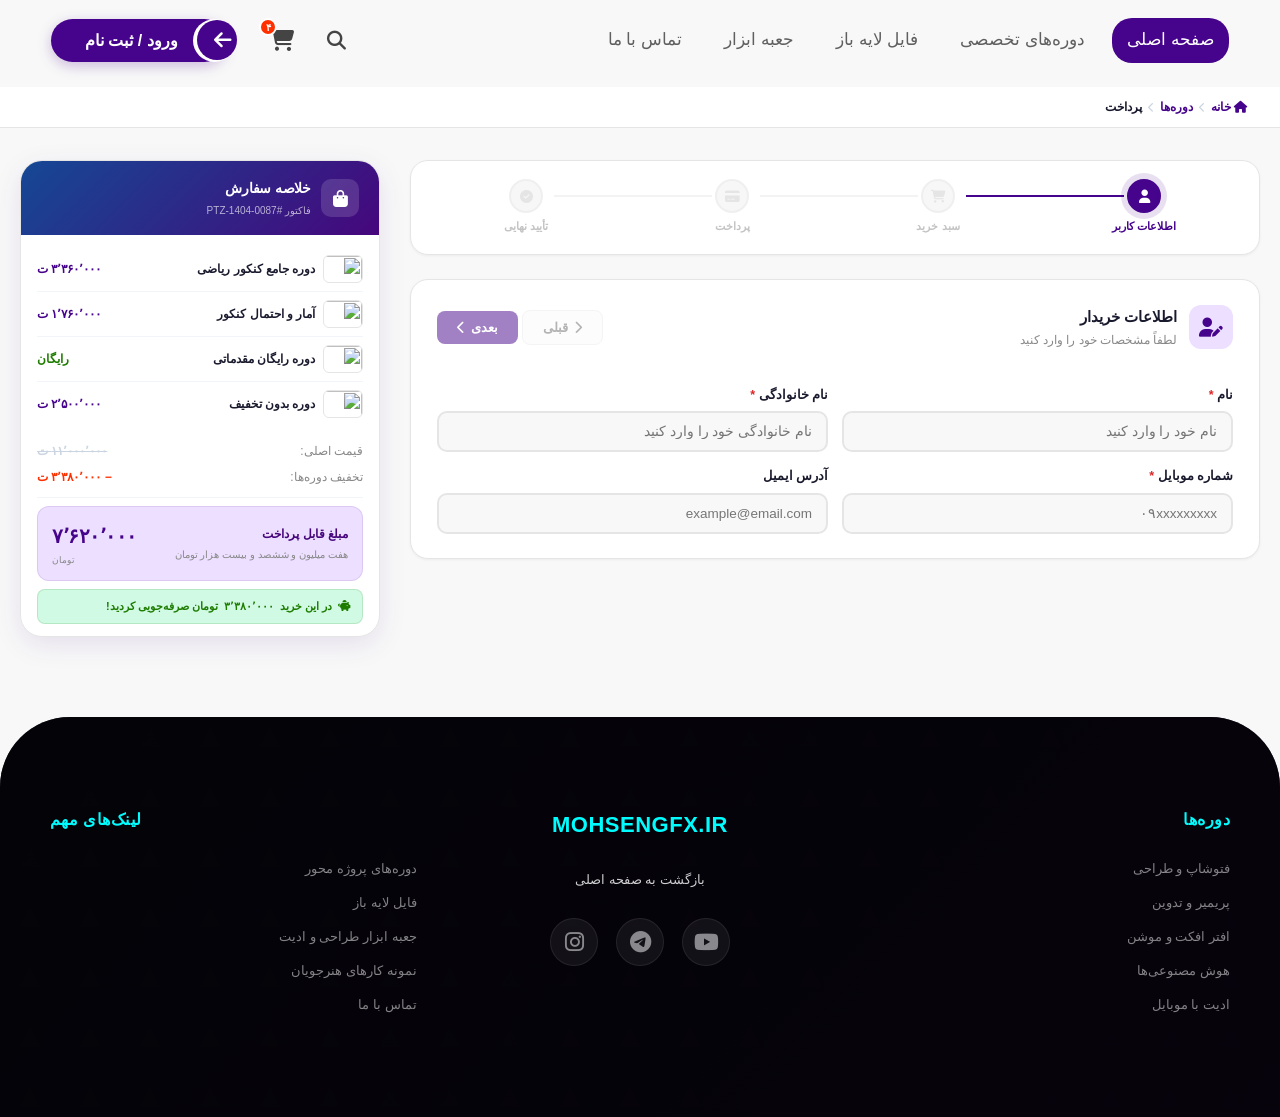
==== commit 9fcbc348: "v-0.1.9.6" ====
--- a/index.html
+++ b/index.html
@@ -328,7 +328,7 @@
               <div class="invoice-final-header-content">
                 <div class="invoice-icon"><i class="fa-solid fa-file-invoice"></i></div>
                 <div>
-                  <h2>جزئیات خرید شما</h2>
+                  <h2>جزئیات خرید</h2>
                   <span class="invoice-number">#<span id="invoiceNumber">PTZ-1404-0087</span></span>
                 </div>
               </div>
--- a/css/main.css
+++ b/css/main.css
@@ -574,6 +574,9 @@
     }
 }
 
+
+
+
 /* ============================================================
    SECTION CARD
    ============================================================ */
@@ -581,11 +584,9 @@
     background: #fff;
     border: 1px solid var(--border);
     border-radius: var(--radius-lg);
-    padding: 0;
+    padding: 24px 26px;
     margin-bottom: 18px;
     box-shadow: var(--shadow-sm);
-    overflow: hidden;
-    width: 100%;
     transition: box-shadow var(--transition-slow);
 }
 
@@ -594,71 +595,49 @@
 }
 
 .sec-head {
-    background: linear-gradient(120deg, var(--purple) 0%, var(--violet) 60%, var(--navy) 130%);
-    padding: 18px 26px;
     display: flex;
     justify-content: space-between;
     align-items: center;
-    flex-wrap: wrap;
     gap: 12px;
-    color: #fff;
-    position: relative;
-    overflow: hidden;
-}
-
-.sec-head::before {
-    content: '';
-    position: absolute;
-    inset: 0;
-    background: radial-gradient(circle at 100% 0%, rgba(255, 255, 255, .12), transparent 55%);
-    pointer-events: none;
-}
-
-.sec-head-left {
-    display: flex;
-    align-items: center;
-    gap: 14px;
-    position: relative;
-    z-index: 1;
+    margin-bottom: 20px;
+    padding-bottom: 14px;
 }
 
 .sec-ico {
     width: 44px;
     height: 44px;
     border-radius: 12px;
-    background: rgba(255, 255, 255, .16);
-    backdrop-filter: blur(2px);
+    background: var(--lavender);
     display: flex;
     align-items: center;
     justify-content: center;
-    font-size: 20px;
-    color: #fff;
-    border: 1px solid rgba(255, 255, 255, .2);
+    font-size: 19px;
     flex-shrink: 0;
+    color: var(--purple);
 }
 
 .sec-title {
-    font-size: 17px;
+    font-size: 15px;
     font-weight: 800;
-    color: #fff;
+    color: var(--text);
 }
 
 .sec-sub {
-    font-size: 12px;
-    color: rgba(255, 255, 255, .7);
+    font-size: 11.5px;
+    color: var(--text-mute);
     margin-top: 2px;
 }
 
-.sec-head-actions {
-    display: flex;
-    gap: 8px;
-    position: relative;
-    z-index: 1;
-}
-
-.sec-body {
-    padding: 24px 26px;
-}
+.sec-head-left {
+    display: flex;
+    align-items: center;
+    gap: 12px;
+}
+
+
+
+
+
 
 /* ============================================================
    FORM
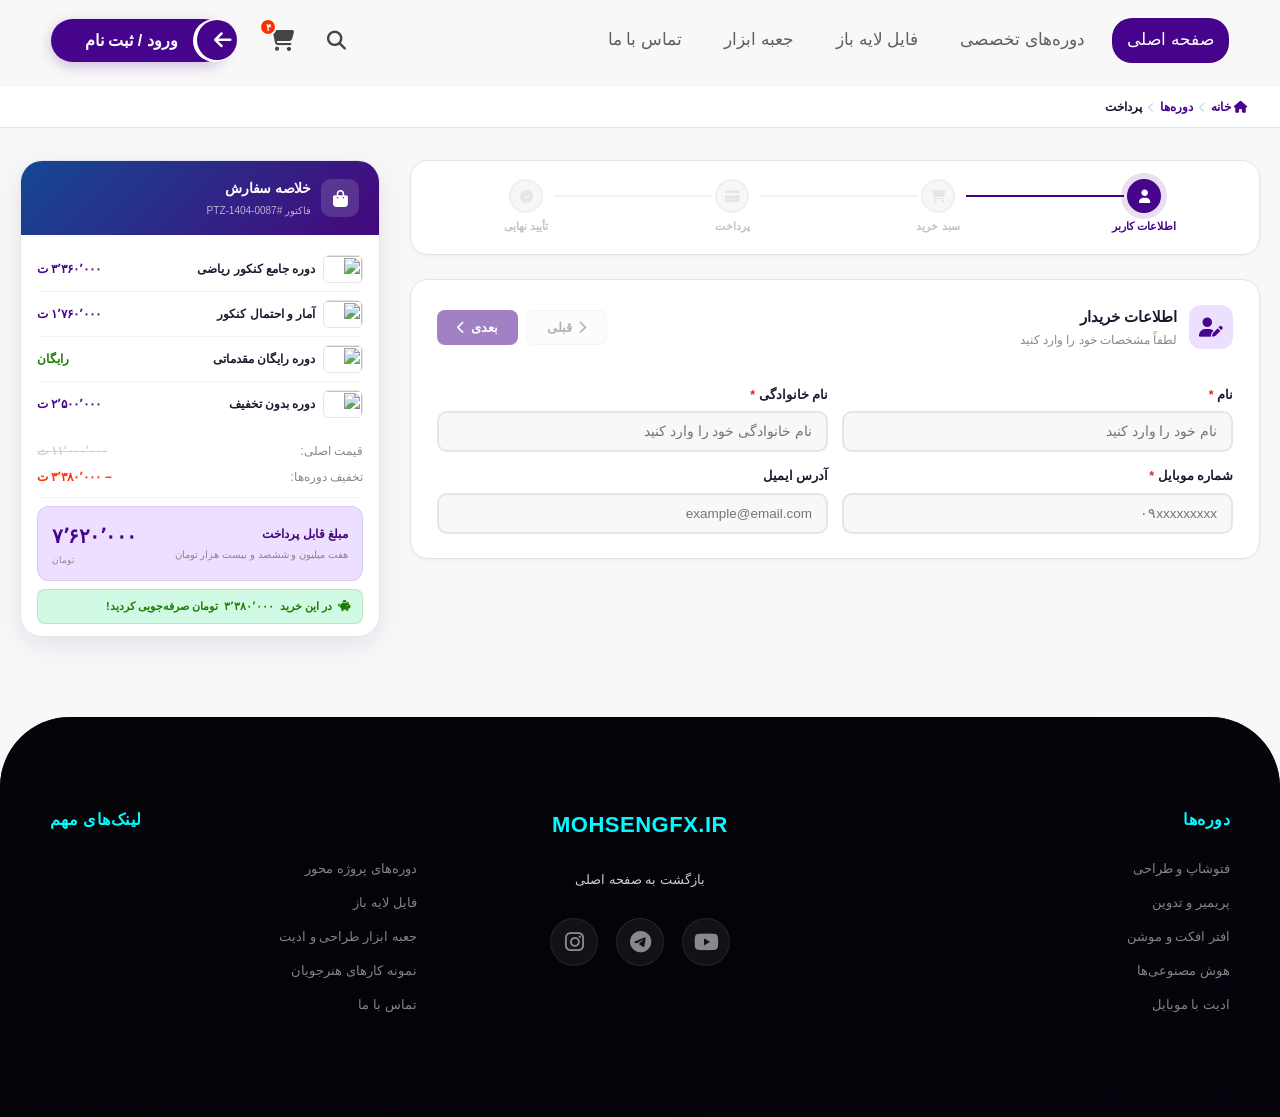
==== commit 83400dd8: "v-0.1.9.8" ====
--- a/index.html
+++ b/index.html
@@ -10,14 +10,13 @@
   <link rel="stylesheet"
     href="https://cdn.jsdelivr.net/npm/persian-datepicker@1.2.0/dist/css/persian-datepicker.min.css" />
   <link rel="stylesheet" href="./css/main.css">
-
 </head>
 
 <body>
 
   <!-- HEADER -->
   <header>
-    <nav class=" navbar">
+    <nav class="navbar">
       <ul class="nav-menu">
         <li><a href="#" class="active" onclick="showToast('صفحه اصلی', 'info'); return false;">صفحه اصلی</a>
         </li>
@@ -319,11 +318,11 @@
         </div>
       </div>
 
-      <!-- STEP 4: تأیید نهایی -->
+      <!-- STEP 4: تأیید نهایی (با تغییرات درخواستی) -->
       <div class="step-panel" data-step="4">
         <div class="final-invoice-wrapper">
           <div class="final-invoice">
-            <!-- هدر ساده فقط "جزئیات خرید شما" چسبیده به راست -->
+            <!-- هدر -->
             <div class="invoice-final-header">
               <div class="invoice-final-header-content">
                 <div class="invoice-icon"><i class="fa-solid fa-file-invoice"></i></div>
@@ -334,6 +333,7 @@
               </div>
             </div>
 
+            <!-- اطلاعات خریدار و روش پرداخت -->
             <div class="invoice-info-grid">
               <div class="invoice-info-box">
                 <div class="invoice-info-title"><i class="fa-solid fa-user"></i> اطلاعات خریدار</div>
@@ -356,22 +356,20 @@
               </div>
             </div>
 
+            <!-- جدول فاکتور نهایی — بدون هدر و با عنوان بالا -->
             <div class="invoice-table-wrap">
+              <div class="invoice-table-title">
+                <i class="fa-solid fa-list-ul"></i> جزئیات محصولات خریداری‌شده
+              </div>
               <table class="invoice-items-table">
-                <thead>
-                  <tr>
-                    <th style="width:40%;">جزئیات دوره‌های خریداری‌شده</th>
-                    <th style="width:30%;">قیمت اصلی</th>
-                    <th style="width:30%;">قیمت نهایی</th>
-                  </tr>
-                </thead>
                 <tbody id="finalInvoiceItems"></tbody>
               </table>
             </div>
 
+            <!-- جمع‌بندی -->
             <div class="invoice-summary">
-              <div class="invoice-summary-row"><span>جمع قیمت اصلی دوره‌ها</span><span id="invoiceOrigTotal">۰ ت</span>
-              </div>
+              <div class="invoice-summary-row" id="invoiceOrigTotalRow"><span>جمع قیمت اصلی
+                  دوره‌ها</span><span id="invoiceOrigTotal">۰ ت</span></div>
               <div class="invoice-summary-row" id="invoiceCouponRow" style="display:none;"><span><i
                     class="fa-solid fa-ticket"></i> تخفیف کد</span><span class="text-red"
                   id="invoiceCouponDisc">—</span></div>
@@ -413,7 +411,6 @@
 
               <div class="invoice-final-pay-row">
                 <button class="os-pay-btn invoice-final-pay-btn" id="finalPayBtn">
-                  <i class="fa-solid fa-lock"></i>
                   <span id="finalPayLabel">پرداخت نهایی و تکمیل سفارش</span>
                 </button>
               </div>
@@ -523,12 +520,14 @@
   <div class="toast-container" id="toastContainer"></div>
 
   <!-- SCRIPTS -->
-  <script src="https://cdn.jsdelivr.net/npm/jquery/dist/jquery.min.js"></script>
-  <script src="https://cdn.jsdelivr.net/npm/persian-date/dist/persian-date.min.js"></script>
-  <script src="https://cdn.jsdelivr.net/npm/persian-datepicker@1.2.0/dist/js/persian-datepicker.min.js"></script>
+  <script src="https://cdn.jsdelivr.net/npm/jquery/dist/jquery.min.js">
+  </script>
+  <script src="https://cdn.jsdelivr.net/npm/persian-date/dist/persian-date.min.js">
+  </script>
+  <script src="https://cdn.jsdelivr.net/npm/persian-datepicker@1.2.0/dist/js/persian-datepicker.min.js">
+  </script>
   <script src="./js/script.js"></script>
 
-
 </body>
 
 </html>
--- a/css/main.css
+++ b/css/main.css
@@ -1,6 +1,6 @@
 /* ============================================================
-   ROOT & RESET
-   ============================================================ */
+ROOT & RESET
+           ============================================================ */
 :root {
     --purple: #46038b;
     --navy: #154894;
@@ -83,8 +83,8 @@
 }
 
 /* ============================================================
-   HEADER
-   ============================================================ */
+           HEADER
+           ============================================================ */
 .navbar {
     width: min(1400px, 92%);
     margin: 18px auto 0;
@@ -337,8 +337,8 @@
 }
 
 /* ============================================================
-   BREADCRUMB
-   ============================================================ */
+           BREADCRUMB
+           ============================================================ */
 .breadcrumb-bar {
     background: #fff;
     border-bottom: 1px solid var(--border);
@@ -379,8 +379,8 @@
 }
 
 /* ============================================================
-   CHECKOUT LAYOUT
-   ============================================================ */
+           CHECKOUT LAYOUT
+           ============================================================ */
 .checkout-wrap {
     max-width: 1400px;
     margin: 32px auto 80px;
@@ -422,8 +422,8 @@
 }
 
 /* ============================================================
-   STEP HEADER
-   ============================================================ */
+           STEP HEADER
+           ============================================================ */
 .step-header {
     position: sticky;
     top: 20px;
@@ -551,8 +551,8 @@
 }
 
 /* ============================================================
-   STEP PANELS
-   ============================================================ */
+           STEP PANELS
+           ============================================================ */
 .step-panel {
     display: none;
     animation: fadeSlide 0.35s ease;
@@ -574,12 +574,9 @@
     }
 }
 
-
-
-
 /* ============================================================
-   SECTION CARD
-   ============================================================ */
+           SECTION CARD
+           ============================================================ */
 .sec-card {
     background: #fff;
     border: 1px solid var(--border);
@@ -634,14 +631,15 @@
     gap: 12px;
 }
 
-
-
-
-
+.sec-head-actions {
+    display: flex;
+    gap: 8px;
+    flex-wrap: wrap;
+}
 
 /* ============================================================
-   FORM
-   ============================================================ */
+           FORM
+           ============================================================ */
 .form-grid {
     display: grid;
     grid-template-columns: 1fr 1fr;
@@ -742,8 +740,8 @@
 }
 
 /* ============================================================
-   BUTTONS
-   ============================================================ */
+           BUTTONS
+           ============================================================ */
 .step-next-btn,
 .step-prev-btn {
     background: var(--purple);
@@ -857,8 +855,8 @@
 }
 
 /* ============================================================
-   INVOICE TABLE
-   ============================================================ */
+           INVOICE TABLE
+           ============================================================ */
 .table-contain {
     overflow: hidden;
     border-radius: 28px;
@@ -1037,8 +1035,8 @@
 }
 
 /* ============================================================
-   PAYMENT METHOD TABS
-   ============================================================ */
+           PAYMENT METHOD TABS
+           ============================================================ */
 .method-tabs {
     display: flex;
     border-bottom: 2px solid var(--border);
@@ -1083,8 +1081,8 @@
 }
 
 /* ============================================================
-   GATEWAY GRID
-   ============================================================ */
+           GATEWAY GRID
+           ============================================================ */
 .gateway-grid {
     display: grid;
     grid-template-columns: 1fr 1fr;
@@ -1160,8 +1158,8 @@
 }
 
 /* ============================================================
-   OFFLINE TRANSFER
-   ============================================================ */
+           OFFLINE TRANSFER
+           ============================================================ */
 .bank-info-box {
     background: #f9f8ff;
     border: 1px solid #dcd4fe;
@@ -1210,8 +1208,8 @@
 }
 
 /* ============================================================
-   DATE & TIME PICKERS
-   ============================================================ */
+           DATE & TIME PICKERS
+           ============================================================ */
 .date-picker-wrapper {
     position: relative;
     width: 100%;
@@ -1334,8 +1332,8 @@
 }
 
 /* ============================================================
-   PERSIAN DATEPICKER - استایل کامل
-   ============================================================ */
+           PERSIAN DATEPICKER
+           ============================================================ */
 .persian-datepicker {
     font-family: 'YekanBakhFaNum', sans-serif !important;
     border-radius: 14px !important;
@@ -1348,7 +1346,6 @@
     z-index: 1000 !important;
 }
 
-/* هدر */
 .persian-datepicker .picker-header {
     background: linear-gradient(135deg, var(--navy), var(--violet)) !important;
     padding: 14px 16px !important;
@@ -1381,7 +1378,6 @@
     color: #fff !important;
 }
 
-/* روزهای هفته */
 .persian-datepicker .picker-weekdays {
     background: var(--lavender) !important;
     padding: 8px 0 !important;
@@ -1396,7 +1392,6 @@
     font-size: 12px !important;
 }
 
-/* روزها */
 .persian-datepicker .picker-days {
     padding: 6px !important;
     display: grid !important;
@@ -1456,7 +1451,6 @@
     color: #fff !important;
 }
 
-/* فوتر */
 .persian-datepicker .picker-footer {
     padding: 8px 14px !important;
     border-top: 1px solid var(--border-light) !important;
@@ -1494,8 +1488,8 @@
 }
 
 /* ============================================================
-   UPLOAD AREA
-   ============================================================ */
+           UPLOAD AREA
+           ============================================================ */
 .upload-area {
     border: 2px dashed var(--border);
     border-radius: 12px;
@@ -1539,8 +1533,8 @@
 }
 
 /* ============================================================
-   COUPON
-   ============================================================ */
+           COUPON
+           ============================================================ */
 .invoice-coupon {
     margin: 12px 0 16px;
 }
@@ -1664,8 +1658,8 @@
 }
 
 /* ============================================================
-   TERMS
-   ============================================================ */
+           TERMS
+           ============================================================ */
 .terms-box {
     background: #fff;
     border: 2px solid var(--border);
@@ -1704,8 +1698,8 @@
 }
 
 /* ============================================================
-   ORDER SIDEBAR
-   ============================================================ */
+           ORDER SIDEBAR
+           ============================================================ */
 .order-summary {
     background: #fff;
     border-radius: var(--radius-xl);
@@ -1876,8 +1870,8 @@
 }
 
 /* ============================================================
-   FINAL INVOICE (مرحله ۴)
-   ============================================================ */
+           FINAL INVOICE (مرحله ۴) — تغییرات درخواستی کاربر
+           ============================================================ */
 .final-invoice-wrapper {
     display: flex;
     justify-content: center;
@@ -1897,7 +1891,7 @@
     animation: fadeSlide 0.4s ease;
 }
 
-/* هدر فاکتور نهایی - گرادیان بنفش */
+/* هدر فاکتور نهایی */
 .invoice-final-header {
     background: linear-gradient(120deg, var(--purple) 0%, var(--violet) 60%, var(--navy) 130%);
     padding: 18px 32px;
@@ -1980,6 +1974,7 @@
     border: 1px solid rgba(30, 124, 0, 0.15);
 }
 
+/* اطلاعات خریدار و روش پرداخت */
 .invoice-info-grid {
     display: grid;
     grid-template-columns: 1fr 1fr;
@@ -2050,6 +2045,7 @@
     margin-right: 10px;
 }
 
+/* جدول فاکتور نهایی — بدون هدر و با عنوان بالا */
 .invoice-table-wrap {
     margin: 0 32px 20px;
     overflow: auto;
@@ -2064,21 +2060,28 @@
     }
 }
 
+/* عنوان بالای جدول */
+.invoice-table-title {
+    padding: 12px 16px;
+    font-weight: 800;
+    font-size: 15px;
+    background: var(--lavender);
+    border-bottom: 2px solid var(--border-light);
+    color: var(--purple);
+    display: flex;
+    align-items: center;
+    gap: 8px;
+}
+
+.invoice-table-title i {
+    font-size: 16px;
+}
+
 .invoice-items-table {
     width: 100%;
     border-collapse: collapse;
     font-size: 13px;
-    min-width: 500px;
-}
-
-.invoice-items-table th {
-    background: linear-gradient(135deg, var(--lavender), #f3edff);
-    padding: 12px 14px;
-    font-size: 12px;
-    font-weight: 800;
-    color: var(--purple);
-    text-align: center;
-    border-bottom: 2px solid var(--border-light);
+    min-width: 400px;
 }
 
 .invoice-items-table td {
@@ -2100,37 +2103,23 @@
     border-bottom: none;
 }
 
-.invoice-items-table .inv-price-orig {
+.inv-price-orig {
     text-decoration: line-through;
     color: #b0b0b0;
     font-size: 12px;
 }
 
-.invoice-items-table .inv-price-final {
+.inv-price-final {
     font-weight: 900;
     font-size: 14px;
     color: var(--purple);
 }
 
-.invoice-items-table .inv-price-final.free {
+.inv-price-final.free {
     color: var(--green);
 }
 
-.invoice-items-table .inv-discount-badge {
-    display: inline-block;
-    background: var(--green-light);
-    color: var(--green);
-    font-size: 11px;
-    font-weight: 700;
-    padding: 2px 10px;
-    border-radius: 12px;
-}
-
-.invoice-items-table .inv-discount-badge.zero {
-    background: var(--bg);
-    color: var(--text-mute);
-}
-
+/* جمع‌بندی فاکتور نهایی */
 .invoice-summary {
     background: linear-gradient(135deg, #fbfaff, var(--bg));
     border-radius: var(--radius-lg);
@@ -2219,8 +2208,8 @@
 }
 
 /* ============================================================
-   MODAL
-   ============================================================ */
+           MODAL
+           ============================================================ */
 .modal-ov {
     position: fixed;
     inset: 0;
@@ -2372,8 +2361,8 @@
 }
 
 /* ============================================================
-   TOAST
-   ============================================================ */
+           TOAST
+           ============================================================ */
 .toast-container {
     position: fixed;
     bottom: 28px;
@@ -2421,8 +2410,8 @@
 }
 
 /* ============================================================
-   FOOTER
-   ============================================================ */
+           FOOTER
+           ============================================================ */
 .footer {
     position: relative;
     overflow: hidden;
@@ -2571,8 +2560,8 @@
 }
 
 /* ============================================================
-   RESPONSIVE
-   ============================================================ */
+           RESPONSIVE
+           ============================================================ */
 @media (max-width: 1024px) {
     .footer-content {
         gap: 30px;
@@ -2763,7 +2752,6 @@
         padding: 0 0 20px;
     }
 
-    .invoice-items-table th,
     .invoice-items-table td {
         font-size: 11px;
         padding: 6px 4px;
@@ -2819,10 +2807,6 @@
         font-size: 15px;
     }
 
-    .sec-body {
-        padding: 18px 18px;
-    }
-
     .invoice-final-header-content h2 {
         font-size: 16px;
     }
@@ -2832,6 +2816,11 @@
         height: 38px;
         font-size: 17px;
     }
+
+    .invoice-table-title {
+        font-size: 13px;
+        padding: 10px 14px;
+    }
 }
 
 @media (max-width: 400px) {
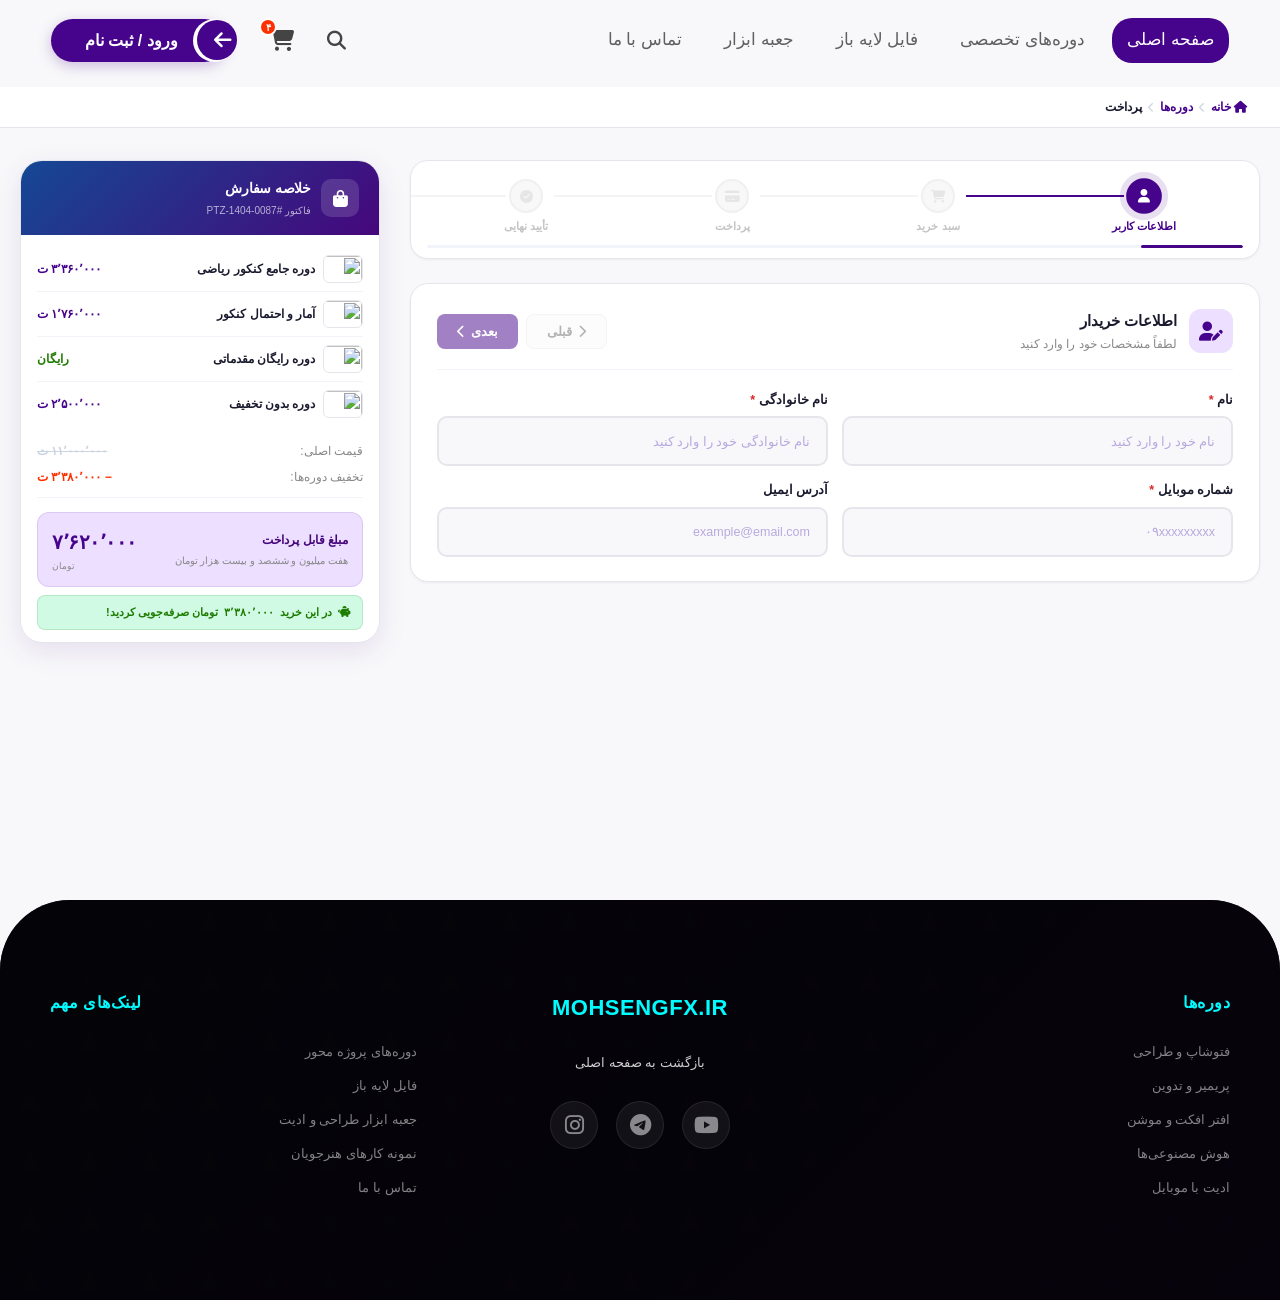
==== commit a29dda25: "v-0.1.9.9" ====
--- a/index.html
+++ b/index.html
@@ -10,454 +10,479 @@
   <link rel="stylesheet"
     href="https://cdn.jsdelivr.net/npm/persian-datepicker@1.2.0/dist/css/persian-datepicker.min.css" />
   <link rel="stylesheet" href="./css/main.css">
+
 </head>
 
 <body>
 
-  <!-- HEADER -->
-  <header>
-    <nav class="navbar">
-      <ul class="nav-menu">
-        <li><a href="#" class="active" onclick="showToast('صفحه اصلی', 'info'); return false;">صفحه اصلی</a>
-        </li>
-        <li><a href="#" onclick="showToast('دوره‌های تخصصی', 'info'); return false;">دوره‌های تخصصی</a></li>
-        <li><a href="#" onclick="showToast('فایل لایه باز', 'info'); return false;">فایل لایه باز</a></li>
-        <li><a href="#" onclick="showToast('جعبه ابزار', 'info'); return false;">جعبه ابزار</a></li>
-        <li><a href="#" onclick="showToast('تماس با ما', 'info'); return false;">تماس با ما</a></li>
-      </ul>
-      <div class="header-left">
-        <div class="search-container">
-          <button class="search-icon" id="searchToggle"><i class="fa-solid fa-magnifying-glass"></i></button>
-          <div class="search-input-wrapper">
-            <input type="text" class="search-input" id="searchInput" placeholder="جستجو کنید..." />
-            <button class="search-close" id="searchClose">✕</button>
-          </div>
-        </div>
-        <button class="cart-box" onclick="showToast('سبد خرید شما خالی است', 'info');">
-          <i class="fa-solid fa-cart-shopping"></i>
-          <span class="badge">۴</span>
-        </button>
-        <button class="login-box" onclick="showToast('صفحه ورود / ثبت نام', 'info');">
-          <div class="arrow-circle">
-            <div class="circle"><i class="fa-solid fa-arrow-left"></i></div>
-          </div>
-          <span>ورود / ثبت نام</span>
-        </button>
+  <div class="page-wrap">
+    <!-- ===== HEADER ===== -->
+    <header>
+      <nav class="navbar">
+        <ul class="nav-menu">
+          <li><a href="#" class="active" onclick="showToast('صفحه اصلی', 'info'); return false;">صفحه اصلی</a>
+          </li>
+          <li><a href="#" onclick="showToast('دوره‌های تخصصی', 'info'); return false;">دوره‌های تخصصی</a></li>
+          <li><a href="#" onclick="showToast('فایل لایه باز', 'info'); return false;">فایل لایه باز</a></li>
+          <li><a href="#" onclick="showToast('جعبه ابزار', 'info'); return false;">جعبه ابزار</a></li>
+          <li><a href="#" onclick="showToast('تماس با ما', 'info'); return false;">تماس با ما</a></li>
+        </ul>
+        <div class="header-left">
+          <div class="search-container">
+            <button class="search-icon" id="searchToggle"><i class="fa-solid fa-magnifying-glass"></i></button>
+            <div class="search-input-wrapper">
+              <input type="text" class="search-input" id="searchInput" placeholder="جستجو کنید..." />
+              <button class="search-close" id="searchClose">✕</button>
+            </div>
+          </div>
+          <button class="cart-box" onclick="showToast('سبد خرید شما خالی است', 'info');">
+            <i class="fa-solid fa-cart-shopping"></i>
+            <span class="badge">۴</span>
+          </button>
+          <button class="login-box" onclick="showToast('صفحه ورود / ثبت نام', 'info');">
+            <div class="arrow-circle">
+              <div class="circle"><i class="fa-solid fa-arrow-left"></i></div>
+            </div>
+            <span>ورود / ثبت نام</span>
+          </button>
+        </div>
+      </nav>
+    </header>
+
+    <!-- ===== BREADCRUMB ===== -->
+    <div class="breadcrumb-bar">
+      <div class="breadcrumb">
+        <a href="#" onclick="showToast('خانه', 'info'); return false;"><i class="fa-solid fa-house"></i>
+          خانه</a>
+        <span class="sep"><i class="fa-solid fa-chevron-left"></i></span>
+        <a href="#" onclick="showToast('دوره‌ها', 'info'); return false;">دوره‌ها</a>
+        <span class="sep"><i class="fa-solid fa-chevron-left"></i></span>
+        <span class="curr">پرداخت</span>
       </div>
-    </nav>
-  </header>
-
-  <!-- BREADCRUMB -->
-  <div class="breadcrumb-bar">
-    <div class="breadcrumb">
-      <a href="#" onclick="showToast('خانه', 'info'); return false;"><i class="fa-solid fa-house"></i> خانه</a>
-      <span class="sep"><i class="fa-solid fa-chevron-left"></i></span>
-      <a href="#" onclick="showToast('دوره‌ها', 'info'); return false;">دوره‌ها</a>
-      <span class="sep"><i class="fa-solid fa-chevron-left"></i></span>
-      <span class="curr">پرداخت</span>
+    </div>
+
+    <!-- ===== CHECKOUT WRAP ===== -->
+    <div class="checkout-wrap" id="checkoutWrap">
+      <main class="checkout-main" id="checkoutMain">
+
+        <!-- STEP HEADER با انیمیشن -->
+        <div class="step-header" id="stepHeader">
+          <div class="step-header-inner">
+            <div class="cstep active" data-step="1">
+              <div class="cstep-circle"><i class="fa-solid fa-user"></i></div>
+              <div class="cstep-label">اطلاعات کاربر</div>
+            </div>
+            <div class="cstep disabled" data-step="2">
+              <div class="cstep-circle"><i class="fa-solid fa-cart-shopping"></i></div>
+              <div class="cstep-label">سبد خرید</div>
+            </div>
+            <div class="cstep disabled" data-step="3">
+              <div class="cstep-circle"><i class="fa-solid fa-credit-card"></i></div>
+              <div class="cstep-label">پرداخت</div>
+            </div>
+            <div class="cstep disabled" data-step="4">
+              <div class="cstep-circle"><i class="fa-solid fa-circle-check"></i></div>
+              <div class="cstep-label">تأیید نهایی</div>
+            </div>
+            <!-- Progress bar -->
+            <div class="step-progress-bar">
+              <div class="step-progress-fill" id="stepProgressFill" style="width:12.5%;"></div>
+            </div>
+          </div>
+        </div>
+
+        <!-- STEP 1: اطلاعات کاربر -->
+        <div class="step-panel active" data-step="1">
+          <div class="sec-card">
+            <div class="sec-head">
+              <div class="sec-head-left">
+                <div class="sec-ico"><i class="fa-solid fa-user-pen"></i></div>
+                <div>
+                  <div class="sec-title">اطلاعات خریدار</div>
+                  <div class="sec-sub">لطفاً مشخصات خود را وارد کنید</div>
+                </div>
+              </div>
+              <div class="sec-head-actions">
+                <button class="step-prev-btn" data-prev="1" disabled style="opacity:0.4;cursor:default;"><i
+                    class="fa-solid fa-chevron-right"></i>
+                  قبلی</button>
+                <button class="step-next-btn" id="step1NextBtn" data-next="2" disabled>بعدی <i
+                    class="fa-solid fa-chevron-left"></i></button>
+              </div>
+            </div>
+            <div class="sec-body">
+              <div class="form-grid">
+                <div class="form-group">
+                  <label class="form-label">نام <span class="req">*</span></label>
+                  <input type="text" class="form-input" id="fname" placeholder="نام خود را وارد کنید" minlength="2"
+                    maxlength="55" />
+                  <span class="field-err" id="fname-err"><i class="fa-solid fa-triangle-exclamation"></i> لطفاً نام را
+                    وارد کنید (حداقل
+                    ۲ و حداکثر ۵۵ کاراکتر)</span>
+                </div>
+                <div class="form-group">
+                  <label class="form-label">نام خانوادگی <span class="req">*</span></label>
+                  <input type="text" class="form-input" id="lname" placeholder="نام خانوادگی خود را وارد کنید"
+                    minlength="2" maxlength="55" />
+                  <span class="field-err" id="lname-err"><i class="fa-solid fa-triangle-exclamation"></i> لطفاً نام
+                    خانوادگی را وارد
+                    کنید (حداقل ۲ و حداکثر ۵۵ کاراکتر)</span>
+                </div>
+                <div class="form-group">
+                  <label class="form-label">شماره موبایل <span class="req">*</span></label>
+                  <input type="tel" class="form-input" id="phone" placeholder="۰۹xxxxxxxxx"
+                    style="direction:ltr;text-align:right" maxlength="11" />
+                  <span class="field-err" id="phone-err"><i class="fa-solid fa-triangle-exclamation"></i> شماره موبایل
+                    معتبر نیست
+                    (۰۹xxxxxxxxx)</span>
+                </div>
+                <div class="form-group">
+                  <label class="form-label">آدرس ایمیل</label>
+                  <input type="email" class="form-input" id="email" placeholder="example@email.com"
+                    style="direction:ltr;text-align:right" maxlength="100" />
+                </div>
+              </div>
+            </div>
+          </div>
+        </div>
+
+        <!-- STEP 2: سبد خرید -->
+        <div class="step-panel" data-step="2">
+          <div class="sec-card">
+            <div class="sec-head">
+              <div class="sec-head-left">
+                <div class="sec-ico"><i class="fa-solid fa-cart-shopping"></i></div>
+                <div>
+                  <div class="sec-title">سبد خرید</div>
+                  <div class="sec-sub">محصولات خود را مرور کنید</div>
+                </div>
+              </div>
+              <div class="sec-head-actions">
+                <button class="step-prev-btn" data-prev="1"><i class="fa-solid fa-chevron-right"></i>
+                  قبلی</button>
+                <button class="step-next-btn" data-next="3">بعدی <i class="fa-solid fa-chevron-left"></i></button>
+              </div>
+            </div>
+            <div class="sec-body">
+              <!-- کد تخفیف — ساده و جمع‌وجور -->
+              <div class="invoice-coupon">
+                <div class="coupon-label">
+                  <i class="fa-solid fa-ticket"></i>
+                  کد تخفیف دارید؟
+                </div>
+                <div class="coupon-row">
+                  <input type="text" class="coupon-input" id="couponInput" placeholder="کد تخفیف را وارد کنید"
+                    autocomplete="off" maxlength="20" />
+                  <button class="coupon-apply-btn" id="couponBtn"><span id="couponBtnTxt"><i
+                        class="fa-solid fa-check-circle"></i> اعمال</span></button>
+                </div>
+                <div class="coupon-fb ok" id="couponOk"></div>
+                <div class="coupon-fb fail" id="couponErr"><i class="fa-solid fa-circle-exclamation"></i> کد وارد‌شده
+                  معتبر نیست.</div>
+              </div>
+
+              <div class="table-contain">
+                <table class="inv-table" id="cartTable">
+                  <thead>
+                    <tr>
+                      <th style="width:28%;">شرح محصول</th>
+                      <th style="width:22%;">قیمت اصلی</th>
+                      <th style="width:18%;">تخفیف</th>
+                      <th style="width:22%;">قیمت نهایی</th>
+                      <th style="width:10%;">عملیات</th>
+                    </tr>
+                  </thead>
+                  <tbody id="cartBody"></tbody>
+                </table>
+              </div>
+              <div
+                style="display:flex; justify-content:space-between; align-items:center; margin-top:16px; padding:12px 0; border-top:1px solid var(--border);">
+                <div>
+                  <span style="font-weight:700;font-size:14px;font-family:var(--font-primary);">جمع
+                    کل: </span>
+                  <span id="cartTotal"
+                    style="font-weight:900;font-size:18px;color:var(--purple);font-family:var(--font-primary);">۰</span>
+                  <span style="font-size:12px;color:var(--text-mute);font-family:var(--font-primary);">
+                    تومان</span>
+                </div>
+                <button class="add-sample-btn" id="addSampleBtn"><i class="fa-solid fa-plus"></i> افزودن
+                  نمونه</button>
+              </div>
+            </div>
+          </div>
+        </div>
+
+        <!-- STEP 3: پرداخت -->
+        <div class="step-panel" data-step="3">
+          <div class="sec-card">
+            <div class="sec-head">
+              <div class="sec-head-left">
+                <div class="sec-ico"><i class="fa-solid fa-shield-halved"></i></div>
+                <div>
+                  <div class="sec-title">روش پرداخت</div>
+                  <div class="sec-sub">درگاه یا روش پرداخت مناسب خود را انتخاب کنید</div>
+                </div>
+              </div>
+              <div class="sec-head-actions">
+                <button class="step-prev-btn" data-prev="2"><i class="fa-solid fa-chevron-right"></i>
+                  قبلی</button>
+                <button class="step-next-btn" data-next="4">بعدی <i class="fa-solid fa-chevron-left"></i></button>
+              </div>
+            </div>
+            <div class="sec-body">
+              <div class="method-tabs" id="methodTabs">
+                <button class="tab-btn active" data-method="offline"><i class="fa-solid fa-building-columns"></i> کارت
+                  به کارت</button>
+                <button class="tab-btn" data-method="online"><i class="fa-solid fa-credit-card"></i>
+                  پرداخت آنلاین</button>
+              </div>
+              <div class="panel" id="panel-online">
+                <p style="font-size:13px;color:var(--text-mute);margin-bottom:14px;font-family:var(--font-primary);">
+                  درگاه بانکی مورد نظر خود را انتخاب کنید:</p>
+                <div class="gateway-grid" id="gatewayGrid">
+                  <label class="gw-opt chosen" data-gw="zarinpal">
+                    <input type="radio" name="gw" value="zarinpal" checked />
+                    <div class="gw-logo gw-zp"><i class="fa-solid fa-building-columns"></i></div>
+                    <div>
+                      <div class="gw-name">زرین‌پال</div>
+                      <div class="gw-desc">پشتیبانی تمام بانک‌ها</div>
+                    </div>
+                  </label>
+                  <label class="gw-opt" data-gw="wallet">
+                    <input type="radio" name="gw" value="wallet" />
+                    <div class="gw-logo gw-wl"><i class="fa-solid fa-wallet"></i></div>
+                    <div>
+                      <div class="gw-name">کیف پول</div>
+                      <div class="gw-desc">موجودی: ۱۵۰,۰۰۰ تومان</div>
+                    </div>
+                  </label>
+                </div>
+              </div>
+              <div class="panel active" id="panel-offline">
+                <div class="bank-info-box">
+                  <div class="bank-row"><span><i class="fa-solid fa-building-columns"
+                        style="color:var(--purple);width:18px;"></i> بانک</span><strong>بانک ملی
+                      ایران</strong></div>
+                  <div class="bank-row"><span><i class="fa-solid fa-user" style="color:var(--purple);width:18px;"></i>
+                      صاحب
+                      حساب</span><strong>آموزشگاه پیشتاز</strong></div>
+                  <div class="bank-row">
+                    <span><i class="fa-solid fa-credit-card" style="color:var(--purple);width:18px;"></i> شماره
+                      کارت</span>
+                    <div style="display:flex;align-items:center;gap:8px;">
+                      <span class="bank-val">6037-9918-0000-1234</span>
+                      <button class="copy-btn" onclick="copyText('6037991800001234','شماره کارت')"><i
+                          class="fa-solid fa-copy"></i> کپی</button>
+                    </div>
+                  </div>
+                  <div class="bank-row">
+                    <span><i class="fa-solid fa-hashtag" style="color:var(--purple);width:18px;"></i> شبا</span>
+                    <div style="display:flex;align-items:center;gap:8px;">
+                      <span class="bank-val" style="font-size:11.5px;">IR950170000000123456789003</span>
+                      <button class="copy-btn" onclick="copyText('IR950170000000123456789003','شبا')"><i
+                          class="fa-solid fa-copy"></i> کپی</button>
+                    </div>
+                  </div>
+                </div>
+                <p
+                  style="font-size:13px;color:var(--text-mid);margin-bottom:12px;font-weight:500;font-family:var(--font-primary);">
+                  پس از واریز، اطلاعات زیر را تکمیل کنید:</p>
+                <div style="display:grid;grid-template-columns:1fr 1fr;gap:12px;margin-bottom:12px;">
+                  <div class="form-group">
+                    <label class="form-label" style="font-size:12px;"><i class="fa-regular fa-calendar"></i> تاریخ واریز
+                      <span class="req">*</span></label>
+                    <div class="date-picker-wrapper">
+                      <input type="text" class="form-input masked-input" id="offDate" placeholder="YYYY/MM/DD"
+                        autocomplete="off" maxlength="10" />
+                      <i class="fa-regular fa-calendar-alt date-picker-icon"></i>
+                    </div>
+                    <span class="field-err" id="offDate-err"><i class="fa-solid fa-triangle-exclamation"></i> لطفاً
+                      تاریخ واریز را
+                      انتخاب یا وارد کنید (YYYY/MM/DD)</span>
+                  </div>
+                  <div class="form-group">
+                    <label class="form-label" style="font-size:12px;"><i class="fa-regular fa-clock"></i> ساعت واریز
+                      <span class="req">*</span></label>
+                    <div class="time-picker-wrapper">
+                      <input type="text" class="form-input masked-input time-picker" id="offTime" placeholder="HH:MM"
+                        autocomplete="off" maxlength="5" />
+                      <i class="fa-regular fa-clock time-picker-icon"></i>
+                    </div>
+                    <span class="field-err" id="offTime-err"><i class="fa-solid fa-triangle-exclamation"></i> لطفاً ساعت
+                      واریز را انتخاب
+                      یا وارد کنید (HH:MM)</span>
+                  </div>
+                </div>
+                <div class="form-group" style="margin-bottom:10px;">
+                  <label class="form-label" style="font-size:12px;">کد پیگیری / شماره تراکنش <span
+                      style="font-size:10px;color:var(--text-mute);font-weight:400;">(اختیاری)</span></label>
+                  <input type="text" class="form-input" id="offRef" placeholder="در صورت تمایل وارد کنید"
+                    maxlength="30" />
+                </div>
+                <div class="upload-area" id="uploadBox">
+                  <div style="font-size:28px;margin-bottom:4px;color:var(--purple);"><i class="fa-regular fa-image"></i>
+                  </div>
+                  <div style="font-weight:600;font-size:13px;font-family:var(--font-primary);">برای
+                    بارگذاری فیش واریزی کلیک کنید <span class="req">*</span></div>
+                  <div style="font-size:11px;color:var(--text-mute);margin-top:2px;font-family:var(--font-primary);">
+                    فرمت‌های مجاز: jpg، png، pdf</div>
+                  <input type="file" id="receiptFile" accept="image/*,.pdf" />
+                </div>
+                <span class="field-err" id="receiptFile-err" style="display:none;margin-top:4px;"><i
+                    class="fa-solid fa-triangle-exclamation"></i> لطفاً فیش واریزی را بارگذاری
+                  کنید</span>
+                <img id="previewImg" class="preview-img" src="" alt="پیش‌نمایش فیش" />
+                <button type="button" id="removeFileBtn" class="btn-remove-file"><i class="fa-solid fa-trash"></i> حذف
+                  فایل</button>
+              </div>
+            </div>
+          </div>
+        </div>
+
+        <!-- STEP 4: تأیید نهایی -->
+        <div class="step-panel" data-step="4">
+          <div class="final-invoice-wrapper">
+            <div class="final-invoice">
+              <div class="invoice-final-header">
+                <div class="invoice-final-header-content">
+                  <div class="invoice-icon"><i class="fa-solid fa-file-invoice"></i></div>
+                  <div>
+                    <h2>جزئیات خرید</h2>
+                    <span class="invoice-number">#<span id="invoiceNumber">PTZ-1404-0087</span></span>
+                  </div>
+                </div>
+              </div>
+
+              <div class="invoice-info-grid">
+                <div class="invoice-info-box">
+                  <div class="invoice-info-title"><i class="fa-solid fa-user"></i> اطلاعات خریدار
+                  </div>
+                  <div style="display:flex; justify-content:space-between; gap:12px;">
+                    <div class="invoice-info-body" style="flex:1;">
+                      <div><span>نام:</span> <span id="finalFname">—</span></div>
+                      <div><span>نام خانوادگی:</span> <span id="finalLname">—</span></div>
+                    </div>
+                    <div class="invoice-info-body" style="flex:1;">
+                      <div><span>موبایل:</span> <span id="finalPhone">—</span></div>
+                      <div><span>ایمیل:</span> <span id="finalEmail">—</span></div>
+                    </div>
+                  </div>
+                </div>
+                <div class="invoice-info-box">
+                  <div class="invoice-info-title"><i class="fa-solid fa-credit-card"></i> روش پرداخت
+                  </div>
+                  <div style="flex:1;">
+                    <div id="finalReceiptInfo" style="display:grid; grid-template-columns:auto auto; gap:2px 16px;">
+                    </div>
+                  </div>
+                </div>
+              </div>
+
+              <div class="invoice-table-wrap">
+                <div class="invoice-table-title">
+                  <i class="fa-solid fa-list-ul"></i> جزئیات محصولات خریداری‌شده
+                </div>
+                <div class="invoice-table-scroll" id="finalInvoiceScroll">
+                  <table class="invoice-items-table">
+                    <tbody id="finalInvoiceItems"></tbody>
+                  </table>
+                </div>
+              </div>
+
+              <div class="invoice-summary">
+                <div class="invoice-summary-row" id="invoiceOrigTotalRow"><span>جمع قیمت اصلی
+                    دوره‌ها</span><span id="invoiceOrigTotal">۰ ت</span></div>
+                <div class="invoice-summary-row" id="invoiceCouponRow" style="display:none;"><span><i
+                      class="fa-solid fa-ticket"></i> تخفیف کد</span><span class="text-red"
+                    id="invoiceCouponDisc">—</span></div>
+                <div class="invoice-summary-row discount"><span>تخفیف کل دوره‌ها</span><span class="text-red"
+                    id="invoiceDiscTotal">− ۰ ت</span></div>
+                <div class="invoice-summary-divider"></div>
+                <div class="invoice-summary-row grand-total"><span>مبلغ قابل پرداخت</span><span><span
+                      id="invoiceFinalTotal">۰</span><span
+                      style="font-size:13px;color:var(--text-mute);font-family:var(--font-primary);">
+                      تومان</span></span></div>
+                <div class="invoice-summary-words" id="invoiceTotalWords">صفر تومان</div>
+              </div>
+
+              <div class="invoice-footer-block">
+                <div
+                  style="display:flex; justify-content:space-between; align-items:center; flex-wrap:wrap; gap:12px; margin-top:12px; padding:12px 0; border-top:1px solid var(--border-light);">
+                  <div
+                    style="display:flex; align-items:center; gap:8px; background:var(--lavender); padding:8px 16px; border-radius:10px;">
+                    <i class="fa-regular fa-clock" style="color:var(--purple);"></i>
+                    <span style="font-weight:600; font-size:13px;font-family:var(--font-primary);">تاریخ
+                      و ساعت پرداخت: <strong id="invoicePaymentDateTime" style="color:var(--purple);">—</strong></span>
+                  </div>
+                  <div style="display:flex; gap:8px; flex-wrap:wrap;">
+                    <button class="step-prev-btn" data-prev="3"
+                      style="margin:0;background:var(--bg);color:var(--text-mid);border:1.5px solid var(--border);"><i
+                        class="fa-solid fa-chevron-right"></i> قبلی</button>
+                  </div>
+                </div>
+
+                <div class="invoice-actions" style="margin-top:16px;">
+                  <div class="terms-box">
+                    <input type="checkbox" id="termsChk" checked />
+                    <label for="termsChk">
+                      با خرید این دوره‌ها، <a href="#"
+                        onclick="showToast('قوانین و مقررات', 'info'); return false;">قوانین و
+                        مقررات</a> آموزشگاه پیشتاز را مطالعه کرده و می‌پذیرم.
+                    </label>
+                  </div>
+                </div>
+
+                <div class="invoice-final-pay-row">
+                  <button class="os-pay-btn invoice-final-pay-btn" id="finalPayBtn">
+                    <span id="finalPayLabel">پرداخت نهایی و تکمیل سفارش</span>
+                  </button>
+                </div>
+              </div>
+            </div>
+          </div>
+        </div>
+
+      </main>
+
+      <!-- SIDEBAR -->
+      <aside class="checkout-sidebar" id="checkoutSidebar">
+        <div class="order-summary">
+          <div class="os-head">
+            <div class="os-head-ico"><i class="fa-solid fa-bag-shopping"></i></div>
+            <div>
+              <div class="os-head-title">خلاصه سفارش</div>
+              <div class="os-head-sub">فاکتور #PTZ-1404-0087</div>
+            </div>
+          </div>
+          <div class="os-items" id="sidebarItems"></div>
+          <div class="os-breakdown">
+            <div class="os-line"><span class="osl-label">قیمت اصلی:</span><span class="osl-val"
+                style="text-decoration:line-through;color:#cbd5e1;" id="sideOrigPrice">۰ ت</span></div>
+            <div class="os-line" id="sideCouponLine" style="display:none;"><span class="osl-label"><i
+                  class="fa-solid fa-ticket"></i> کد تخفیف:</span><span class="osl-red" id="sideCouponDisc">—</span>
+            </div>
+            <div class="os-line"><span class="osl-label">تخفیف دوره‌ها:</span><span class="osl-red" id="sideDisc">− ۰
+                ت</span></div>
+            <div class="os-divider"></div>
+          </div>
+          <div class="os-total">
+            <div>
+              <div class="ost-label">مبلغ قابل پرداخت</div>
+              <div class="ost-sub" id="sideTotalWords">صفر تومان</div>
+            </div>
+            <div style="text-align:left;">
+              <div class="ost-amt" id="sideTotalAmount">۰</div>
+              <div class="ost-unit">تومان</div>
+            </div>
+          </div>
+          <div class="os-saving"><i class="fa-solid fa-piggy-bank"></i> در این خرید <strong id="sideSaving">۰</strong>
+            تومان صرفه‌جویی کردید!</div>
+        </div>
+      </aside>
     </div>
   </div>
 
-  <!-- CHECKOUT WRAP -->
-  <div class="checkout-wrap" id="checkoutWrap">
-    <main class="checkout-main" id="checkoutMain">
-
-      <!-- STEP HEADER -->
-      <div class="step-header" id="stepHeader">
-        <div class="step-header-inner">
-          <div class="cstep active" data-step="1">
-            <div class="cstep-circle"><i class="fa-solid fa-user"></i></div>
-            <div class="cstep-label">اطلاعات کاربر</div>
-          </div>
-          <div class="cstep disabled" data-step="2">
-            <div class="cstep-circle"><i class="fa-solid fa-cart-shopping"></i></div>
-            <div class="cstep-label">سبد خرید</div>
-          </div>
-          <div class="cstep disabled" data-step="3">
-            <div class="cstep-circle"><i class="fa-solid fa-credit-card"></i></div>
-            <div class="cstep-label">پرداخت</div>
-          </div>
-          <div class="cstep disabled" data-step="4">
-            <div class="cstep-circle"><i class="fa-solid fa-circle-check"></i></div>
-            <div class="cstep-label">تأیید نهایی</div>
-          </div>
-        </div>
-      </div>
-
-      <!-- STEP 1: اطلاعات کاربر -->
-      <div class="step-panel active" data-step="1">
-        <div class="sec-card">
-          <div class="sec-head">
-            <div class="sec-head-left">
-              <div class="sec-ico"><i class="fa-solid fa-user-pen"></i></div>
-              <div>
-                <div class="sec-title">اطلاعات خریدار</div>
-                <div class="sec-sub">لطفاً مشخصات خود را وارد کنید</div>
-              </div>
-            </div>
-            <div class="sec-head-actions">
-              <button class="step-prev-btn" data-prev="1" disabled style="opacity:0.4;cursor:default;"><i
-                  class="fa-solid fa-chevron-right"></i> قبلی</button>
-              <button class="step-next-btn" id="step1NextBtn" data-next="2" disabled>بعدی <i
-                  class="fa-solid fa-chevron-left"></i></button>
-            </div>
-          </div>
-          <div class="sec-body">
-            <div class="form-grid">
-              <div class="form-group">
-                <label class="form-label">نام <span class="req">*</span></label>
-                <input type="text" class="form-input" id="fname" placeholder="نام خود را وارد کنید" />
-                <span class="field-err" id="fname-err"><i class="fa-solid fa-triangle-exclamation"></i>
-                  لطفاً نام را وارد کنید</span>
-              </div>
-              <div class="form-group">
-                <label class="form-label">نام خانوادگی <span class="req">*</span></label>
-                <input type="text" class="form-input" id="lname" placeholder="نام خانوادگی خود را وارد کنید" />
-                <span class="field-err" id="lname-err"><i class="fa-solid fa-triangle-exclamation"></i>
-                  لطفاً نام خانوادگی را وارد کنید</span>
-              </div>
-              <div class="form-group">
-                <label class="form-label">شماره موبایل <span class="req">*</span></label>
-                <input type="tel" class="form-input" id="phone" placeholder="۰۹xxxxxxxxx"
-                  style="direction:ltr;text-align:right" />
-                <span class="field-err" id="phone-err"><i class="fa-solid fa-triangle-exclamation"></i>
-                  شماره موبایل معتبر نیست</span>
-              </div>
-              <div class="form-group">
-                <label class="form-label">آدرس ایمیل</label>
-                <input type="email" class="form-input" id="email" placeholder="example@email.com"
-                  style="direction:ltr;text-align:right" />
-              </div>
-            </div>
-          </div>
-        </div>
-      </div>
-
-      <!-- STEP 2: سبد خرید -->
-      <div class="step-panel" data-step="2">
-        <div class="sec-card">
-          <div class="sec-head">
-            <div class="sec-head-left">
-              <div class="sec-ico"><i class="fa-solid fa-cart-shopping"></i></div>
-              <div>
-                <div class="sec-title">سبد خرید</div>
-                <div class="sec-sub">محصولات خود را مرور کنید</div>
-              </div>
-            </div>
-            <div class="sec-head-actions">
-              <button class="step-prev-btn" data-prev="1"><i class="fa-solid fa-chevron-right"></i>
-                قبلی</button>
-              <button class="step-next-btn" data-next="3">بعدی <i class="fa-solid fa-chevron-left"></i></button>
-            </div>
-          </div>
-          <div class="sec-body">
-            <div class="table-contain">
-              <table class="inv-table" id="cartTable">
-                <thead>
-                  <tr>
-                    <th style="width:28%;">شرح محصول</th>
-                    <th style="width:22%;">قیمت اصلی</th>
-                    <th style="width:18%;">تخفیف</th>
-                    <th style="width:22%;">قیمت نهایی</th>
-                    <th style="width:10%;">عملیات</th>
-                  </tr>
-                </thead>
-                <tbody id="cartBody"></tbody>
-              </table>
-            </div>
-            <div
-              style="display:flex; justify-content:space-between; align-items:center; margin-top:16px; padding:12px 0; border-top:1px solid var(--border);">
-              <div>
-                <span style="font-weight:700;font-size:14px;">جمع کل: </span>
-                <span id="cartTotal" style="font-weight:900;font-size:18px;color:var(--purple);">۰</span>
-                <span style="font-size:12px;color:var(--text-mute);"> تومان</span>
-              </div>
-              <button class="add-sample-btn" id="addSampleBtn"><i class="fa-solid fa-plus"></i> افزودن
-                نمونه</button>
-            </div>
-            <div class="invoice-coupon">
-              <div class="coupon-label"><i class="fa-solid fa-ticket" style="color:var(--purple);"></i> کد
-                تخفیف دارید؟</div>
-              <div class="coupon-row">
-                <input type="text" class="coupon-input" id="couponInput" placeholder="کد تخفیف را وارد کنید"
-                  autocomplete="off" />
-                <button class="coupon-apply-btn" id="couponBtn"><span id="couponBtnTxt"><i
-                      class="fa-solid fa-check-circle"></i> اعمال</span></button>
-              </div>
-              <div class="coupon-fb ok" id="couponOk"></div>
-              <div class="coupon-fb fail" id="couponErr"><i class="fa-solid fa-circle-exclamation"></i> کد
-                وارد‌شده معتبر نیست.</div>
-            </div>
-          </div>
-        </div>
-      </div>
-
-      <!-- STEP 3: پرداخت -->
-      <div class="step-panel" data-step="3">
-        <div class="sec-card">
-          <div class="sec-head">
-            <div class="sec-head-left">
-              <div class="sec-ico"><i class="fa-solid fa-shield-halved"></i></div>
-              <div>
-                <div class="sec-title">روش پرداخت</div>
-                <div class="sec-sub">درگاه یا روش پرداخت مناسب خود را انتخاب کنید</div>
-              </div>
-            </div>
-            <div class="sec-head-actions">
-              <button class="step-prev-btn" data-prev="2"><i class="fa-solid fa-chevron-right"></i>
-                قبلی</button>
-              <button class="step-next-btn" data-next="4">بعدی <i class="fa-solid fa-chevron-left"></i></button>
-            </div>
-          </div>
-          <div class="sec-body">
-            <div class="method-tabs" id="methodTabs">
-              <button class="tab-btn active" data-method="offline"><i class="fa-solid fa-building-columns"></i> کارت به
-                کارت</button>
-              <button class="tab-btn" data-method="online"><i class="fa-solid fa-credit-card"></i> پرداخت
-                آنلاین</button>
-            </div>
-            <div class="panel" id="panel-online">
-              <p style="font-size:13px;color:var(--text-mute);margin-bottom:14px;">درگاه بانکی مورد نظر
-                خود را انتخاب کنید:</p>
-              <div class="gateway-grid" id="gatewayGrid">
-                <label class="gw-opt chosen" data-gw="zarinpal">
-                  <input type="radio" name="gw" value="zarinpal" checked />
-                  <div class="gw-logo gw-zp"><i class="fa-solid fa-building-columns"></i></div>
-                  <div>
-                    <div class="gw-name">زرین‌پال</div>
-                    <div class="gw-desc">پشتیبانی تمام بانک‌ها</div>
-                  </div>
-                </label>
-                <label class="gw-opt" data-gw="wallet">
-                  <input type="radio" name="gw" value="wallet" />
-                  <div class="gw-logo gw-wl"><i class="fa-solid fa-wallet"></i></div>
-                  <div>
-                    <div class="gw-name">کیف پول</div>
-                    <div class="gw-desc">موجودی: ۱۵۰,۰۰۰ تومان</div>
-                  </div>
-                </label>
-              </div>
-            </div>
-            <div class="panel active" id="panel-offline">
-              <div class="bank-info-box">
-                <div class="bank-row"><span><i class="fa-solid fa-building-columns"
-                      style="color:var(--purple);width:18px;"></i> بانک</span><strong>بانک ملی
-                    ایران</strong></div>
-                <div class="bank-row"><span><i class="fa-solid fa-user" style="color:var(--purple);width:18px;"></i>
-                    صاحب
-                    حساب</span><strong>آموزشگاه پیشتاز</strong></div>
-                <div class="bank-row">
-                  <span><i class="fa-solid fa-credit-card" style="color:var(--purple);width:18px;"></i> شماره
-                    کارت</span>
-                  <div style="display:flex;align-items:center;gap:8px;">
-                    <span class="bank-val">6037-9918-0000-1234</span>
-                    <button class="copy-btn" onclick="copyText('6037991800001234','شماره کارت')"><i
-                        class="fa-solid fa-copy"></i> کپی</button>
-                  </div>
-                </div>
-                <div class="bank-row">
-                  <span><i class="fa-solid fa-hashtag" style="color:var(--purple);width:18px;"></i>
-                    شبا</span>
-                  <div style="display:flex;align-items:center;gap:8px;">
-                    <span class="bank-val" style="font-size:11.5px;">IR950170000000123456789003</span>
-                    <button class="copy-btn" onclick="copyText('IR950170000000123456789003','شبا')"><i
-                        class="fa-solid fa-copy"></i> کپی</button>
-                  </div>
-                </div>
-              </div>
-              <p style="font-size:13px;color:var(--text-mid);margin-bottom:12px;font-weight:500;">پس از
-                واریز، اطلاعات زیر را تکمیل کنید:</p>
-              <div style="display:grid;grid-template-columns:1fr 1fr;gap:12px;margin-bottom:12px;">
-                <div class="form-group">
-                  <label class="form-label" style="font-size:12px;"><i class="fa-regular fa-calendar"></i> تاریخ واریز
-                    <span class="req">*</span></label>
-                  <div class="date-picker-wrapper">
-                    <input type="text" class="form-input" id="offDate" placeholder="انتخاب یا وارد کنید"
-                      autocomplete="off" />
-                    <i class="fa-regular fa-calendar-alt date-picker-icon"></i>
-                  </div>
-                  <span class="field-err" id="offDate-err"><i class="fa-solid fa-triangle-exclamation"></i> لطفاً تاریخ
-                    واریز را انتخاب یا
-                    وارد کنید</span>
-                </div>
-                <div class="form-group">
-                  <label class="form-label" style="font-size:12px;"><i class="fa-regular fa-clock"></i> ساعت واریز <span
-                      class="req">*</span></label>
-                  <div class="time-picker-wrapper">
-                    <input type="text" class="form-input time-picker" id="offTime" placeholder="انتخاب یا وارد کنید"
-                      autocomplete="off" />
-                    <i class="fa-regular fa-clock time-picker-icon"></i>
-                  </div>
-                  <span class="field-err" id="offTime-err"><i class="fa-solid fa-triangle-exclamation"></i> لطفاً ساعت
-                    واریز را انتخاب یا
-                    وارد کنید</span>
-                </div>
-              </div>
-              <div class="form-group" style="margin-bottom:10px;">
-                <label class="form-label" style="font-size:12px;">کد پیگیری / شماره تراکنش <span
-                    style="font-size:10px;color:var(--text-mute);font-weight:400;">(اختیاری)</span></label>
-                <input type="text" class="form-input" id="offRef" placeholder="در صورت تمایل وارد کنید" />
-              </div>
-              <div class="upload-area" id="uploadBox">
-                <div style="font-size:28px;margin-bottom:4px;color:var(--purple);"><i class="fa-regular fa-image"></i>
-                </div>
-                <div style="font-weight:600;font-size:13px;">برای بارگذاری فیش واریزی کلیک کنید <span
-                    class="req">*</span></div>
-                <div style="font-size:11px;color:var(--text-mute);margin-top:2px;">فرمت‌های مجاز: jpg،
-                  png، pdf</div>
-                <input type="file" id="receiptFile" accept="image/*,.pdf" />
-              </div>
-              <span class="field-err" id="receiptFile-err" style="display:none;margin-top:4px;"><i
-                  class="fa-solid fa-triangle-exclamation"></i> لطفاً فیش واریزی را بارگذاری
-                کنید</span>
-              <img id="previewImg" class="preview-img" src="" alt="پیش‌نمایش فیش" />
-              <button type="button" id="removeFileBtn" class="btn-remove-file"><i class="fa-solid fa-trash"></i> حذف
-                فایل</button>
-            </div>
-          </div>
-        </div>
-      </div>
-
-      <!-- STEP 4: تأیید نهایی (با تغییرات درخواستی) -->
-      <div class="step-panel" data-step="4">
-        <div class="final-invoice-wrapper">
-          <div class="final-invoice">
-            <!-- هدر -->
-            <div class="invoice-final-header">
-              <div class="invoice-final-header-content">
-                <div class="invoice-icon"><i class="fa-solid fa-file-invoice"></i></div>
-                <div>
-                  <h2>جزئیات خرید</h2>
-                  <span class="invoice-number">#<span id="invoiceNumber">PTZ-1404-0087</span></span>
-                </div>
-              </div>
-            </div>
-
-            <!-- اطلاعات خریدار و روش پرداخت -->
-            <div class="invoice-info-grid">
-              <div class="invoice-info-box">
-                <div class="invoice-info-title"><i class="fa-solid fa-user"></i> اطلاعات خریدار</div>
-                <div style="display:flex; justify-content:space-between; gap:12px;">
-                  <div class="invoice-info-body" style="flex:1;">
-                    <div><span>نام:</span> <span id="finalFname">—</span></div>
-                    <div><span>نام خانوادگی:</span> <span id="finalLname">—</span></div>
-                  </div>
-                  <div class="invoice-info-body" style="flex:1;">
-                    <div><span>موبایل:</span> <span id="finalPhone">—</span></div>
-                    <div><span>ایمیل:</span> <span id="finalEmail">—</span></div>
-                  </div>
-                </div>
-              </div>
-              <div class="invoice-info-box">
-                <div class="invoice-info-title"><i class="fa-solid fa-credit-card"></i> روش پرداخت</div>
-                <div style="flex:1;">
-                  <div id="finalReceiptInfo" style="display:grid; grid-template-columns:auto auto; gap:2px 16px;"></div>
-                </div>
-              </div>
-            </div>
-
-            <!-- جدول فاکتور نهایی — بدون هدر و با عنوان بالا -->
-            <div class="invoice-table-wrap">
-              <div class="invoice-table-title">
-                <i class="fa-solid fa-list-ul"></i> جزئیات محصولات خریداری‌شده
-              </div>
-              <table class="invoice-items-table">
-                <tbody id="finalInvoiceItems"></tbody>
-              </table>
-            </div>
-
-            <!-- جمع‌بندی -->
-            <div class="invoice-summary">
-              <div class="invoice-summary-row" id="invoiceOrigTotalRow"><span>جمع قیمت اصلی
-                  دوره‌ها</span><span id="invoiceOrigTotal">۰ ت</span></div>
-              <div class="invoice-summary-row" id="invoiceCouponRow" style="display:none;"><span><i
-                    class="fa-solid fa-ticket"></i> تخفیف کد</span><span class="text-red"
-                  id="invoiceCouponDisc">—</span></div>
-              <div class="invoice-summary-row discount"><span>تخفیف کل دوره‌ها</span><span class="text-red"
-                  id="invoiceDiscTotal">− ۰ ت</span></div>
-              <div class="invoice-summary-divider"></div>
-              <div class="invoice-summary-row grand-total"><span>مبلغ قابل پرداخت</span><span><span
-                    id="invoiceFinalTotal">۰</span><span style="font-size:13px;color:var(--text-mute);">
-                    تومان</span></span></div>
-              <div class="invoice-summary-words" id="invoiceTotalWords">صفر تومان</div>
-            </div>
-
-            <div class="invoice-footer-block">
-              <div
-                style="display:flex; justify-content:space-between; align-items:center; flex-wrap:wrap; gap:12px; margin-top:12px; padding:12px 0; border-top:1px solid var(--border-light);">
-                <div
-                  style="display:flex; align-items:center; gap:8px; background:var(--lavender); padding:8px 16px; border-radius:10px;">
-                  <i class="fa-regular fa-clock" style="color:var(--purple);"></i>
-                  <span style="font-weight:600; font-size:13px;">تاریخ و ساعت پرداخت: <strong
-                      id="invoicePaymentDateTime" style="color:var(--purple);">—</strong></span>
-                </div>
-                <div style="display:flex; gap:8px; flex-wrap:wrap;">
-                  <button class="step-prev-btn" data-prev="3"
-                    style="margin:0;background:var(--bg);color:var(--text-mid);border:1.5px solid var(--border);"><i
-                      class="fa-solid fa-chevron-right"></i> قبلی</button>
-                </div>
-              </div>
-
-              <div class="invoice-actions" style="margin-top:16px;">
-                <div class="terms-box">
-                  <input type="checkbox" id="termsChk" checked />
-                  <label for="termsChk">
-                    با خرید این دوره‌ها، <a href="#"
-                      onclick="showToast('قوانین و مقررات', 'info'); return false;">قوانین و
-                      مقررات</a> آموزشگاه پیشتاز را مطالعه کرده و می‌پذیرم.
-                  </label>
-                </div>
-              </div>
-
-              <div class="invoice-final-pay-row">
-                <button class="os-pay-btn invoice-final-pay-btn" id="finalPayBtn">
-                  <span id="finalPayLabel">پرداخت نهایی و تکمیل سفارش</span>
-                </button>
-              </div>
-            </div>
-          </div>
-        </div>
-      </div>
-
-    </main>
-
-    <!-- SIDEBAR -->
-    <aside class="checkout-sidebar" id="checkoutSidebar">
-      <div class="order-summary">
-        <div class="os-head">
-          <div class="os-head-ico"><i class="fa-solid fa-bag-shopping"></i></div>
-          <div>
-            <div class="os-head-title">خلاصه سفارش</div>
-            <div class="os-head-sub">فاکتور #PTZ-1404-0087</div>
-          </div>
-        </div>
-        <div class="os-items" id="sidebarItems"></div>
-        <div class="os-breakdown">
-          <div class="os-line"><span class="osl-label">قیمت اصلی:</span><span class="osl-val"
-              style="text-decoration:line-through;color:#cbd5e1;" id="sideOrigPrice">۰ ت</span></div>
-          <div class="os-line" id="sideCouponLine" style="display:none;"><span class="osl-label"><i
-                class="fa-solid fa-ticket"></i> کد تخفیف:</span><span class="osl-red" id="sideCouponDisc">—</span></div>
-          <div class="os-line"><span class="osl-label">تخفیف دوره‌ها:</span><span class="osl-red" id="sideDisc">− ۰
-              ت</span></div>
-          <div class="os-divider"></div>
-        </div>
-        <div class="os-total">
-          <div>
-            <div class="ost-label">مبلغ قابل پرداخت</div>
-            <div class="ost-sub" id="sideTotalWords">صفر تومان</div>
-          </div>
-          <div style="text-align:left;">
-            <div class="ost-amt" id="sideTotalAmount">۰</div>
-            <div class="ost-unit">تومان</div>
-          </div>
-        </div>
-        <div class="os-saving"><i class="fa-solid fa-piggy-bank"></i> در این خرید <strong id="sideSaving">۰</strong>
-          تومان صرفه‌جویی کردید!</div>
-      </div>
-    </aside>
-  </div>
-
-  <!-- FOOTER -->
+  <!-- ===== FOOTER ===== -->
   <footer class="footer">
     <div class="footer-overlay"></div>
     <div class="footer-content">
@@ -499,7 +524,7 @@
     </div>
   </footer>
 
-  <!-- MODAL & TOAST -->
+  <!-- ===== MODAL & TOAST ===== -->
   <div class="modal-ov" id="modalOv">
     <div class="modal-box">
       <div class="modal-circle"><i class="fa-solid fa-circle-check"></i></div>
@@ -519,7 +544,7 @@
   </div>
   <div class="toast-container" id="toastContainer"></div>
 
-  <!-- SCRIPTS -->
+  <!-- ===== SCRIPTS ===== -->
   <script src="https://cdn.jsdelivr.net/npm/jquery/dist/jquery.min.js">
   </script>
   <script src="https://cdn.jsdelivr.net/npm/persian-date/dist/persian-date.min.js">
@@ -528,6 +553,7 @@
   </script>
   <script src="./js/script.js"></script>
 
+
 </body>
 
 </html>
--- a/css/main.css
+++ b/css/main.css
@@ -1,20 +1,20 @@
 /* ============================================================
-ROOT & RESET
-           ============================================================ */
+ROOT VARIABLES — Design System ============================================================ */
 :root {
     --purple: #46038b;
     --navy: #154894;
     --violet: #46077c;
     --blue: #3c65ff;
+    --indigo: #6366f1;
     --red: #ff3000;
     --cyan: #00fcff;
     --lavender: #ecdfff;
     --green: #1e7c00;
     --green-light: #d1fae5;
     --white: #ffffff;
-    --bg: #f8f8f8;
+    --bg: #f8f8fa;
     --surface: #ffffff;
-    --border: #e5e5e5;
+    --border: #e5e5ec;
     --border-light: #f1f5f9;
     --text: #1a1a2e;
     --text-mid: #444;
@@ -30,22 +30,62 @@
     --shadow: 0 4px 16px rgba(70, 3, 139, .07);
     --shadow-md: 0 8px 28px rgba(70, 3, 139, .10);
     --shadow-lg: 0 16px 48px rgba(0, 0, 0, .12);
-    --transition: .2s cubic-bezier(.4, 0, .2, 1);
-    --transition-slow: .35s cubic-bezier(.4, 0, .2, 1);
-}
-
+    --transition: .25s cubic-bezier(.4, 0, .2, 1);
+    --transition-slow: .4s cubic-bezier(.4, 0, .2, 1);
+    --font-primary: 'YekanBakhFa', 'YekanBakhFaNum', sans-serif;
+}
+
+/* ============================================================
+           FONT — YekanBakhFa از پوشه ./fonts
+           ============================================================ */
 @font-face {
-    font-family: 'YekanBakhFaNum';
-    src: url('https://cdn.jsdelivr.net/gh/rastikerdar/vazir-font@v30.1.0/dist/Vazir-Regular.woff2') format('woff2');
+    font-family: 'YekanBakhFa';
+    src: url('../fonts/YekanBakhFa-Regular.woff2') format('woff2'),
+        url('../fonts/YekanBakhFa-Regular.woff') format('woff');
     font-weight: 400;
+    font-style: normal;
+    font-display: swap;
 }
 
 @font-face {
-    font-family: 'YekanBakhFaNum';
-    src: url('https://cdn.jsdelivr.net/gh/rastikerdar/vazir-font@v30.1.0/dist/Vazir-Bold.woff2') format('woff2');
+    font-family: 'YekanBakhFa';
+    src: url('../fonts/YekanBakhFa-Medium.woff2') format('woff2'),
+        url('../fonts/YekanBakhFa-Medium.woff') format('woff');
+    font-weight: 500;
+    font-style: normal;
+    font-display: swap;
+}
+
+@font-face {
+    font-family: 'YekanBakhFa';
+    src: url('../fonts/YekanBakhFa-Bold.woff2') format('woff2'),
+        url('../fonts/YekanBakhFa-Bold.woff') format('woff');
     font-weight: 700;
-}
-
+    font-style: normal;
+    font-display: swap;
+}
+
+@font-face {
+    font-family: 'YekanBakhFa';
+    src: url('../fonts/YekanBakhFa-ExtraBold.woff2') format('woff2'),
+        url('../fonts/YekanBakhFa-ExtraBold.woff') format('woff');
+    font-weight: 800;
+    font-style: normal;
+    font-display: swap;
+}
+
+@font-face {
+    font-family: 'YekanBakhFa';
+    src: url('../fonts/YekanBakhFa-Black.woff2') format('woff2'),
+        url('../fonts/YekanBakhFa-Black.woff') format('woff');
+    font-weight: 900;
+    font-style: normal;
+    font-display: swap;
+}
+
+/* ============================================================
+           RESET & BASE
+           ============================================================ */
 *,
 ::before,
 ::after {
@@ -60,13 +100,22 @@
 }
 
 body {
-    font-family: 'YekanBakhFaNum', sans-serif;
+    font-family: var(--font-primary);
     background: var(--bg);
     color: var(--text);
     direction: rtl;
     line-height: 1.7;
     min-height: 100vh;
     overflow-x: hidden;
+    display: flex;
+    flex-direction: column;
+}
+
+.page-wrap {
+    flex: 1 0 auto;
+    display: flex;
+    flex-direction: column;
+    min-height: 100vh;
 }
 
 ::-webkit-scrollbar {
@@ -114,6 +163,7 @@
     white-space: nowrap;
     font-weight: 500;
     cursor: pointer;
+    font-family: var(--font-primary);
 }
 
 .nav-menu a.active {
@@ -150,7 +200,7 @@
     transition: all var(--transition);
     box-shadow: 0 4px 14px rgba(70, 3, 139, .25);
     border: none;
-    font-family: 'YekanBakhFaNum', sans-serif;
+    font-family: var(--font-primary);
 }
 
 .login-box:hover {
@@ -229,6 +279,7 @@
     align-items: center;
     justify-content: center;
     border: 2px solid #fff;
+    font-family: var(--font-primary);
 }
 
 .search-container {
@@ -282,7 +333,7 @@
     border: 2px solid #e8e0ff;
     box-shadow: 0 2px 10px rgba(70, 3, 139, 0.08);
     direction: rtl;
-    font-family: 'YekanBakhFaNum', sans-serif;
+    font-family: var(--font-primary);
 }
 
 .search-input.active {
@@ -354,6 +405,7 @@
     color: var(--text-mute);
     max-width: 1400px;
     margin: 0 auto;
+    font-family: var(--font-primary);
 }
 
 .breadcrumb a {
@@ -383,12 +435,14 @@
            ============================================================ */
 .checkout-wrap {
     max-width: 1400px;
-    margin: 32px auto 80px;
+    margin: 32px auto 40px;
     padding: 0 20px;
     display: grid;
     grid-template-columns: 1fr 360px;
     gap: 30px;
     align-items: flex-start;
+    flex: 1 0 auto;
+    width: 100%;
 }
 
 .checkout-wrap.sidebar-hidden {
@@ -422,7 +476,7 @@
 }
 
 /* ============================================================
-           STEP HEADER
+           STEP HEADER — با انیمیشن
            ============================================================ */
 .step-header {
     position: sticky;
@@ -435,6 +489,8 @@
     padding: 12px 16px;
     margin-bottom: 24px;
     transition: box-shadow 0.3s ease;
+    width: 100%;
+    overflow: hidden;
 }
 
 .step-header:hover {
@@ -446,6 +502,29 @@
     justify-content: space-between;
     align-items: center;
     gap: 8px;
+    max-width: 100%;
+    position: relative;
+}
+
+/* خط پیشرفت زیر Step‌ها */
+.step-progress-bar {
+    position: absolute;
+    bottom: -2px;
+    left: 0;
+    right: 0;
+    height: 3px;
+    background: var(--border-light);
+    border-radius: 4px;
+    overflow: hidden;
+}
+
+.step-progress-fill {
+    height: 100%;
+    background: linear-gradient(90deg, var(--purple), var(--violet));
+    border-radius: 4px;
+    transition: width 0.45s cubic-bezier(0.4, 0, 0.2, 1);
+    width: 12.5%;
+    /* 100% / 8 (4 steps * 2 for smooth) */
 }
 
 .cstep {
@@ -456,8 +535,8 @@
     gap: 4px;
     cursor: pointer;
     position: relative;
-    padding: 6px 0;
-    transition: all 0.2s ease;
+    padding: 6px 0 10px;
+    transition: all 0.3s ease;
     border-radius: 8px;
     user-select: none;
 }
@@ -487,7 +566,10 @@
     font-size: 13px;
     font-weight: 800;
     color: #ccc;
-    transition: all 0.3s ease;
+    transition: all 0.35s cubic-bezier(0.4, 0, 0.2, 1);
+    font-family: var(--font-primary);
+    position: relative;
+    z-index: 1;
 }
 
 .cstep.active .cstep-circle {
@@ -495,12 +577,14 @@
     border-color: var(--purple);
     color: #fff;
     box-shadow: 0 0 0 6px rgba(70, 3, 139, 0.12);
+    transform: scale(1.05);
 }
 
 .cstep.done .cstep-circle {
     background: var(--green);
     border-color: var(--green);
     color: #fff;
+    transform: scale(1);
 }
 
 .cstep.disabled .cstep-circle {
@@ -515,6 +599,8 @@
     color: var(--text-mute);
     text-align: center;
     white-space: nowrap;
+    font-family: var(--font-primary);
+    transition: color 0.3s ease;
 }
 
 .cstep.active .cstep-label {
@@ -536,6 +622,7 @@
     height: 2px;
     background: #e2e8f0;
     z-index: 0;
+    transition: background 0.4s ease;
 }
 
 .cstep.done:not(:last-child)::after {
@@ -565,7 +652,7 @@
 @keyframes fadeSlide {
     from {
         opacity: 0;
-        transform: translateY(10px);
+        transform: translateY(12px);
     }
 
     to {
@@ -598,6 +685,7 @@
     gap: 12px;
     margin-bottom: 20px;
     padding-bottom: 14px;
+    border-bottom: 1px solid var(--border-light);
 }
 
 .sec-ico {
@@ -617,12 +705,14 @@
     font-size: 15px;
     font-weight: 800;
     color: var(--text);
+    font-family: var(--font-primary);
 }
 
 .sec-sub {
     font-size: 11.5px;
     color: var(--text-mute);
     margin-top: 2px;
+    font-family: var(--font-primary);
 }
 
 .sec-head-left {
@@ -662,6 +752,7 @@
     font-size: 12.5px;
     font-weight: 700;
     color: var(--text);
+    font-family: var(--font-primary);
 }
 
 .form-label .req {
@@ -672,14 +763,15 @@
     width: 100%;
     border: 2px solid var(--border);
     border-radius: 10px;
-    padding: 11px 14px;
+    padding: 12px 16px;
     font-size: 13.5px;
-    font-family: 'YekanBakhFaNum', sans-serif;
+    font-family: var(--font-primary);
     outline: none;
     background: var(--bg);
     direction: rtl;
     color: var(--text);
     transition: all var(--transition);
+    min-height: 50px;
 }
 
 .form-input:focus {
@@ -697,6 +789,18 @@
     border-color: var(--green);
 }
 
+.form-input:disabled {
+    opacity: 0.6;
+    cursor: not-allowed;
+}
+
+.form-input::placeholder {
+    color: #b8a9e0;
+    font-weight: 400;
+    font-size: 12.5px;
+    opacity: 1;
+}
+
 .field-err {
     font-size: 11px;
     color: var(--danger);
@@ -704,6 +808,7 @@
     align-items: center;
     gap: 4px;
     margin-top: 2px;
+    font-family: var(--font-primary);
 }
 
 .field-err.show {
@@ -751,7 +856,7 @@
     padding: 9px 20px;
     font-weight: 700;
     font-size: 13px;
-    font-family: 'YekanBakhFaNum', sans-serif;
+    font-family: var(--font-primary);
     cursor: pointer;
     display: inline-flex;
     align-items: center;
@@ -793,7 +898,7 @@
     padding: 7px 14px;
     font-weight: 700;
     font-size: 12.5px;
-    font-family: 'YekanBakhFaNum', sans-serif;
+    font-family: var(--font-primary);
     cursor: pointer;
     display: inline-flex;
     align-items: center;
@@ -814,7 +919,7 @@
     padding: 14px 28px;
     font-size: 15px;
     font-weight: 800;
-    font-family: 'YekanBakhFaNum', sans-serif;
+    font-family: var(--font-primary);
     cursor: pointer;
     display: inline-flex;
     align-items: center;
@@ -859,16 +964,14 @@
            ============================================================ */
 .table-contain {
     overflow: hidden;
-    border-radius: 28px;
+    border-radius: var(--radius);
     transition: 0.3s;
     border: 1px solid var(--border-light);
 }
 
 .table-contain:hover {
-    box-shadow: 0px 5px 10px rgba(128, 128, 128, 0.185);
+    box-shadow: 0px 5px 10px rgba(128, 128, 128, 0.08);
     transform: translateY(-2px);
-    border-radius: 28px;
-    transition: 0.2s;
 }
 
 .inv-table {
@@ -877,6 +980,7 @@
     font-size: 12.5px;
     table-layout: fixed;
     min-width: 600px;
+    font-family: var(--font-primary);
 }
 
 .inv-table th,
@@ -886,6 +990,7 @@
     font-size: 12.5px;
     vertical-align: middle;
     word-break: break-word;
+    font-family: var(--font-primary);
 }
 
 .inv-table thead tr {
@@ -919,30 +1024,27 @@
 .course-name {
     font-weight: 700;
     font-size: 12.5px;
+    font-family: var(--font-primary);
 }
 
 .course-meta {
     font-size: 10.5px;
     color: var(--text-mute);
-}
-
-.price-combo {
-    display: flex;
-    flex-direction: column;
-    align-items: center;
-    gap: 2px;
+    font-family: var(--font-primary);
 }
 
 .price-orig-sm {
     text-decoration: line-through;
     color: #b0b0b0;
     font-size: 10.5px;
+    font-family: var(--font-primary);
 }
 
 .price-final-sm {
     font-weight: 900;
     font-size: 13px;
     color: var(--purple);
+    font-family: var(--font-primary);
 }
 
 .price-final-sm.free {
@@ -957,6 +1059,7 @@
     font-weight: 700;
     padding: 2px 12px;
     border-radius: 12px;
+    font-family: var(--font-primary);
 }
 
 .discount-badge.zero {
@@ -964,58 +1067,9 @@
     color: var(--text-mute);
 }
 
-.qty-control {
-    display: inline-flex;
-    align-items: center;
-    gap: 4px;
-    background: var(--bg);
-    border-radius: 6px;
-    padding: 2px 2px;
-    border: 1px solid var(--border);
-}
-
-.qty-btn {
-    width: 26px;
-    height: 26px;
-    border: none;
-    border-radius: 4px;
-    background: transparent;
-    font-size: 14px;
-    font-weight: 700;
-    color: var(--text-mid);
-    cursor: pointer;
-    transition: all 0.2s ease;
-    display: flex;
-    align-items: center;
-    justify-content: center;
-}
-
-.qty-btn:hover:not(:disabled) {
+.discount-badge.full {
     background: var(--lavender);
     color: var(--purple);
-}
-
-.qty-btn:disabled {
-    opacity: 0.3;
-    cursor: not-allowed;
-}
-
-.qty-input {
-    width: 30px;
-    text-align: center;
-    font-weight: 700;
-    font-size: 14px;
-    font-family: 'YekanBakhFaNum', sans-serif;
-    border: none;
-    background: transparent;
-    color: var(--text);
-    -moz-appearance: textfield;
-}
-
-.qty-input::-webkit-inner-spin-button,
-.qty-input::-webkit-outer-spin-button {
-    -webkit-appearance: none;
-    margin: 0;
 }
 
 .remove-item-btn {
@@ -1035,7 +1089,7 @@
 }
 
 /* ============================================================
-           PAYMENT METHOD TABS
+           PAYMENT METHOD TABS & SELECTION
            ============================================================ */
 .method-tabs {
     display: flex;
@@ -1053,7 +1107,7 @@
     border: none;
     background: none;
     color: var(--text-mute);
-    font-family: 'YekanBakhFaNum', sans-serif;
+    font-family: var(--font-primary);
     border-bottom: 3px solid transparent;
     transition: all var(--transition);
     position: relative;
@@ -1081,22 +1135,22 @@
 }
 
 /* ============================================================
-           GATEWAY GRID
+           GATEWAY GRID — بهبود استایل انتخاب
            ============================================================ */
 .gateway-grid {
     display: grid;
     grid-template-columns: 1fr 1fr;
-    gap: 12px;
+    gap: 14px;
 }
 
 .gw-opt {
     border: 2px solid var(--border);
     border-radius: var(--radius);
-    padding: 15px 13px;
+    padding: 16px 14px;
     cursor: pointer;
     display: flex;
     align-items: center;
-    gap: 11px;
+    gap: 12px;
     position: relative;
     transition: all var(--transition);
     user-select: none;
@@ -1118,10 +1172,11 @@
 
 .gw-opt input[type="radio"] {
     accent-color: var(--purple);
-    width: 16px;
-    height: 16px;
+    width: 17px;
+    height: 17px;
     flex-shrink: 0;
     cursor: pointer;
+    margin: 0;
 }
 
 .gw-logo {
@@ -1149,12 +1204,14 @@
     font-size: 13px;
     font-weight: 700;
     color: var(--text);
+    font-family: var(--font-primary);
 }
 
 .gw-desc {
     font-size: 10.5px;
     color: var(--text-mute);
     margin-top: 1px;
+    font-family: var(--font-primary);
 }
 
 /* ============================================================
@@ -1177,6 +1234,7 @@
     padding: 8px 0;
     border-bottom: 1px dashed #e0e0e0;
     font-size: 13px;
+    font-family: var(--font-primary);
 }
 
 .bank-row:last-child {
@@ -1188,6 +1246,7 @@
     display: inline-block;
     font-weight: 600;
     letter-spacing: 0.04em;
+    font-family: var(--font-primary);
 }
 
 .copy-btn {
@@ -1196,7 +1255,7 @@
     cursor: pointer;
     background: none;
     border: none;
-    font-family: inherit;
+    font-family: var(--font-primary);
     font-size: 12px;
     padding: 3px 9px;
     border-radius: 6px;
@@ -1208,86 +1267,56 @@
 }
 
 /* ============================================================
-           DATE & TIME PICKERS
+           DATE & TIME PICKERS — با پدینگ کافی برای placeholder
            ============================================================ */
-.date-picker-wrapper {
+.date-picker-wrapper,
+.time-picker-wrapper {
     position: relative;
     width: 100%;
 }
 
-.date-picker-wrapper .form-input {
-    padding-left: 44px;
+.date-picker-wrapper .form-input,
+.time-picker-wrapper .form-input {
+    padding: 12px 54px 12px 16px;
     width: 100%;
     cursor: pointer;
     background: var(--bg);
     transition: all 0.25s ease;
-}
-
-.date-picker-wrapper .form-input:focus {
+    direction: ltr;
+    text-align: center;
+    font-feature-settings: "tnum";
+    letter-spacing: 0.04em;
+    font-family: var(--font-primary);
+    min-height: 50px;
+    border-radius: 12px;
+    border: 2px solid var(--border);
+    font-size: 14px;
+}
+
+.date-picker-wrapper .form-input:hover,
+.time-picker-wrapper .form-input:hover {
+    border-color: #c7d2fe;
+    background: #f6f8ff;
+}
+
+.date-picker-wrapper .form-input:focus,
+.time-picker-wrapper .form-input:focus {
     background: #fff;
     border-color: var(--purple);
-    box-shadow: 0 0 0 3px rgba(70, 3, 139, 0.07);
-}
-
-.date-picker-icon {
-    position: absolute;
-    left: 14px;
-    top: 50%;
-    transform: translateY(-50%);
-    color: var(--purple);
-    font-size: 18px;
-    pointer-events: none;
-    opacity: 0.6;
-    transition: all 0.25s ease;
-}
-
-.date-picker-wrapper .form-input:focus+.date-picker-icon,
-.date-picker-wrapper .form-input.valid+.date-picker-icon {
+    box-shadow: 0 0 0 4px rgba(70, 3, 139, 0.08);
+}
+
+.date-picker-wrapper .form-input::placeholder,
+.time-picker-wrapper .form-input::placeholder {
+    color: #b8a9e0;
+    font-weight: 400;
+    font-size: 12.5px;
+    letter-spacing: 0.04em;
+    font-family: var(--font-primary);
     opacity: 1;
-    transform: translateY(-50%) scale(1.1);
-}
-
-.time-picker-wrapper {
-    position: relative;
-    width: 100%;
-}
-
-.time-picker {
-    width: 100%;
-    padding-left: 44px;
-    direction: ltr;
-    text-align: center;
-    font-family: 'YekanBakhFaNum', sans-serif;
-    background: var(--bg);
-    border: 2px solid var(--border);
-    border-radius: 10px;
-    padding: 11px 14px 11px 44px;
-    font-size: 13.5px;
-    outline: none;
-    transition: all 0.25s ease;
-    color: var(--text);
-    appearance: none;
-    -webkit-appearance: none;
-    cursor: pointer;
-}
-
-.time-picker:focus {
-    background: #fff;
-    border-color: var(--purple);
-    box-shadow: 0 0 0 3px rgba(70, 3, 139, 0.07);
-}
-
-.time-picker::-webkit-calendar-picker-indicator {
-    opacity: 0;
-    position: absolute;
-    left: 0;
-    top: 0;
-    width: 100%;
-    height: 100%;
-    cursor: pointer;
-    z-index: 2;
-}
-
+}
+
+.date-picker-icon,
 .time-picker-icon {
     position: absolute;
     left: 14px;
@@ -1296,276 +1325,355 @@
     color: var(--purple);
     font-size: 18px;
     pointer-events: none;
-    opacity: 0.6;
-    transition: all 0.25s ease;
-}
-
-.time-picker:focus+.time-picker-icon,
-.time-picker.valid+.time-picker-icon {
+    opacity: 0.5;
+    transition: all 0.3s ease;
+    background: rgba(70, 3, 139, 0.05);
+    width: 34px;
+    height: 34px;
+    border-radius: 8px;
+    display: flex;
+    align-items: center;
+    justify-content: center;
+}
+
+.date-picker-wrapper .form-input:focus+.date-picker-icon,
+.date-picker-wrapper .form-input.valid+.date-picker-icon,
+.time-picker-wrapper .form-input:focus+.time-picker-icon,
+.time-picker-wrapper .form-input.valid+.time-picker-icon {
     opacity: 1;
-    transform: translateY(-50%) scale(1.1);
-}
-
-.time-picker::-webkit-datetime-edit {
-    padding: 0;
-    text-align: center;
-}
-
-.time-picker::-webkit-datetime-edit-fields-wrapper {
-    direction: ltr;
-}
-
-.time-picker::-webkit-datetime-edit-text {
-    color: var(--text-mute);
-}
-
-.time-picker::-webkit-datetime-edit-hour-field,
-.time-picker::-webkit-datetime-edit-minute-field {
-    color: var(--text);
-    font-weight: 600;
-}
-
-.time-picker::-webkit-datetime-edit-hour-field:focus,
-.time-picker::-webkit-datetime-edit-minute-field:focus {
     background: var(--lavender);
-    border-radius: 4px;
+    color: var(--violet);
+    transform: translateY(-50%) scale(1.05);
+}
+
+.date-picker-wrapper .form-input.invalid,
+.time-picker-wrapper .form-input.invalid {
+    border-color: var(--danger);
+    box-shadow: 0 0 0 4px rgba(220, 38, 38, 0.06);
+}
+
+.date-picker-wrapper .form-input.invalid+.date-picker-icon,
+.time-picker-wrapper .form-input.invalid+.time-picker-icon {
+    color: var(--danger);
+    opacity: 0.8;
+    background: var(--danger-light);
+}
+
+.masked-input {
+    font-variant-numeric: tabular-nums;
+    letter-spacing: 0.06em;
 }
 
 /* ============================================================
-           PERSIAN DATEPICKER
+           PERSIAN DATEPICKER — Override کامل + Time Picker بازطراحی
            ============================================================ */
-.persian-datepicker {
-    font-family: 'YekanBakhFaNum', sans-serif !important;
-    border-radius: 14px !important;
-    box-shadow: 0 12px 40px rgba(70, 3, 139, 0.2) !important;
-    border: 1px solid var(--border) !important;
+.datepicker-container {
+    direction: ltr !important;
+}
+
+.datepicker-plot-area {
+    border: none !important;
+    border-radius: 20px !important;
+    overflow: hidden !important;
+    font-family: var(--font-primary) !important;
+    box-shadow: 0 4px 16px rgba(15, 23, 42, .10), 0 20px 56px rgba(15, 23, 42, .18) !important;
+    width: 280px !important;
+    min-width: 260px !important;
     background: #fff !important;
-    overflow: hidden;
-    width: 280px !important;
-    direction: rtl !important;
-    z-index: 1000 !important;
-}
-
-.persian-datepicker .picker-header {
-    background: linear-gradient(135deg, var(--navy), var(--violet)) !important;
-    padding: 14px 16px !important;
-    border-radius: 0 !important;
+    padding: 0 !important;
+}
+
+.datepicker-plot-area .datepicker-navigator {
+    background: linear-gradient(135deg, var(--blue), var(--indigo)) !important;
+    padding: 14px 12px !important;
     display: flex !important;
-    justify-content: space-between !important;
     align-items: center !important;
-    direction: rtl !important;
-}
-
-.persian-datepicker .picker-header .picker-title {
+}
+
+.datepicker-plot-area .datepicker-navigator .pwt-btn-prev,
+.datepicker-plot-area .datepicker-navigator .pwt-btn-next {
+    background: rgba(255, 255, 255, .15) !important;
+    color: #fff !important;
+    border-radius: 8px !important;
+    width: 32px !important;
+    height: 32px !important;
+    line-height: 32px !important;
+    font-size: 14px !important;
+    transition: background .15s !important;
+    border: none !important;
+    font-family: var(--font-primary) !important;
+}
+
+.datepicker-plot-area .datepicker-navigator .pwt-btn-prev:hover,
+.datepicker-plot-area .datepicker-navigator .pwt-btn-next:hover {
+    background: rgba(255, 255, 255, .28) !important;
+}
+
+.datepicker-plot-area .datepicker-navigator .pwt-btn-switch {
+    color: #fff !important;
+    font-size: 13.5px !important;
+    font-weight: 700 !important;
+    border-radius: 8px !important;
+    padding: 4px 12px !important;
+    background: rgba(255, 255, 255, .1) !important;
+    transition: background .15s !important;
+    border: none !important;
+    font-family: var(--font-primary) !important;
+}
+
+.datepicker-plot-area .datepicker-navigator .pwt-btn-switch:hover {
+    background: rgba(255, 255, 255, .22) !important;
+}
+
+.datepicker-plot-area .datepicker-day-view .month-grid-box {
+    margin: 8px 0 !important;
+}
+
+.datepicker-plot-area .datepicker-day-view .month-grid-box .header-row-cell {
+    color: #94a3b8 !important;
+    font-size: 11px !important;
+    font-weight: 700 !important;
+    font-family: var(--font-primary) !important;
+}
+
+.datepicker-plot-area .datepicker-day-view .table-days td {
+    padding: 1px !important;
+}
+
+.datepicker-plot-area .datepicker-day-view .table-days td span {
+    border-radius: 10px !important;
+    font-size: 12.5px !important;
+    color: #1a1a2e !important;
+    background: transparent !important;
+    transition: all .15s !important;
+    height: 30px !important;
+    line-height: 30px !important;
+    font-family: var(--font-primary) !important;
+}
+
+.datepicker-plot-area .datepicker-day-view .table-days td span:hover {
+    background: #dbeafe !important;
+    color: var(--blue) !important;
+}
+
+.datepicker-plot-area .datepicker-day-view .table-days td.selected span {
+    background: linear-gradient(135deg, var(--blue), var(--indigo)) !important;
+    color: #fff !important;
+    box-shadow: 0 3px 10px rgba(37, 99, 235, .35) !important;
+    font-weight: 700 !important;
+    text-shadow: none !important;
+}
+
+.datepicker-plot-area .datepicker-day-view .table-days td.today span {
+    background: #eff6ff !important;
+    color: var(--blue) !important;
+    font-weight: 700 !important;
+}
+
+.datepicker-plot-area .datepicker-day-view .table-days td.disabled span {
+    color: #e2e8f0 !important;
+    background: transparent !important;
+    cursor: default !important;
+}
+
+.datepicker-plot-area .datepicker-day-view .table-days td span.other-month {
+    color: #94a3b8 !important;
+    opacity: .4 !important;
+}
+
+.datepicker-plot-area .datepicker-year-view .year-item,
+.datepicker-plot-area .datepicker-month-view .month-item {
+    border-radius: 10px !important;
+    font-size: 12.5px !important;
+    color: #1a1a2e !important;
+    background: transparent !important;
+    transition: all .15s !important;
+    margin: 2px !important;
+    font-family: var(--font-primary) !important;
+}
+
+.datepicker-plot-area .datepicker-year-view .year-item:hover,
+.datepicker-plot-area .datepicker-month-view .month-item:hover {
+    background: #dbeafe !important;
+    color: var(--blue) !important;
+}
+
+.datepicker-plot-area .datepicker-year-view .year-item.selected,
+.datepicker-plot-area .datepicker-month-view .month-item.selected {
+    background: linear-gradient(135deg, var(--blue), var(--indigo)) !important;
     color: #fff !important;
     font-weight: 700 !important;
-    font-size: 15px !important;
-}
-
-.persian-datepicker .picker-header .picker-arrow {
-    color: rgba(255, 255, 255, 0.8) !important;
+    text-shadow: none !important;
+    box-shadow: 0 3px 10px rgba(37, 99, 235, .35) !important;
+}
+
+/* ============================================================
+           TIME PICKER — بازطراحی کامل مدرن و مینیمال
+           ============================================================ */
+.datepicker-plot-area .datepicker-time-view {
+    background: #f8fafc !important;
+    border-top: 1px solid #e2e8f0 !important;
+    padding: 20px 16px 22px !important;
+    display: flex !important;
+    align-items: center !important;
+    justify-content: center !important;
+    gap: 2px !important;
+}
+
+.datepicker-plot-area .datepicker-time-view>.time-segment {
+    display: flex !important;
+    flex-direction: column !important;
+    align-items: center !important;
+    gap: 8px !important;
+    width: auto !important;
+    float: none !important;
+    background: #ffffff !important;
+    border: 2px solid #e2e8f0 !important;
+    border-radius: 16px !important;
+    padding: 8px 10px !important;
+    min-width: 80px !important;
+    box-shadow: 0 2px 8px rgba(15, 23, 42, .05) !important;
+    transition: border-color 0.2s, box-shadow 0.2s, transform 0.15s !important;
+}
+
+.datepicker-plot-area .datepicker-time-view>.time-segment:hover {
+    border-color: var(--blue) !important;
+    box-shadow: 0 0 0 4px rgba(59, 130, 246, .10) !important;
+    transform: translateY(-1px);
+}
+
+.datepicker-plot-area .datepicker-time-view>.time-segment:focus-within {
+    border-color: var(--blue) !important;
+    box-shadow: 0 0 0 4px rgba(59, 130, 246, .15) !important;
+}
+
+.datepicker-plot-area .datepicker-time-view .up-btn,
+.datepicker-plot-area .datepicker-time-view .down-btn {
+    display: flex !important;
+    align-items: center !important;
+    justify-content: center !important;
+    width: 38px !important;
+    height: 38px !important;
+    border-radius: 12px !important;
+    background: #eff6ff !important;
+    color: var(--blue) !important;
+    font-size: 17px !important;
+    font-weight: 900 !important;
+    line-height: 1 !important;
+    float: none !important;
+    margin: 0 auto !important;
+    transition: all 0.15s ease !important;
+    border: 1.5px solid #dbeafe !important;
     cursor: pointer !important;
-    transition: all 0.2s ease !important;
-    font-size: 16px !important;
-    padding: 4px 10px !important;
-    border-radius: 6px !important;
+    font-family: var(--font-primary) !important;
+}
+
+.datepicker-plot-area .datepicker-time-view .up-btn:hover,
+.datepicker-plot-area .datepicker-time-view .down-btn:hover {
+    background: var(--blue) !important;
+    color: #fff !important;
+    border-color: var(--blue) !important;
+    transform: scale(1.08) !important;
+    box-shadow: 0 4px 12px rgba(37, 99, 235, .25) !important;
+}
+
+.datepicker-plot-area .datepicker-time-view .up-btn:active,
+.datepicker-plot-area .datepicker-time-view .down-btn:active {
+    transform: scale(.94) !important;
+    box-shadow: none !important;
+}
+
+.datepicker-plot-area .datepicker-time-view input {
+    display: block !important;
+    width: 56px !important;
+    height: 46px !important;
+    margin: 0 auto !important;
+    padding: 0 !important;
+    font-size: 24px !important;
+    font-weight: 800 !important;
+    text-align: center !important;
+    color: #0f172a !important;
     background: transparent !important;
     border: none !important;
-}
-
-.persian-datepicker .picker-header .picker-arrow:hover {
-    background: rgba(255, 255, 255, 0.15) !important;
-    color: #fff !important;
-}
-
-.persian-datepicker .picker-weekdays {
-    background: var(--lavender) !important;
-    padding: 8px 0 !important;
-    display: grid !important;
-    grid-template-columns: repeat(7, 1fr) !important;
-    text-align: center !important;
-}
-
-.persian-datepicker .picker-weekdays div {
-    color: var(--purple) !important;
-    font-weight: 700 !important;
-    font-size: 12px !important;
-}
-
-.persian-datepicker .picker-days {
-    padding: 6px !important;
-    display: grid !important;
-    grid-template-columns: repeat(7, 1fr) !important;
-    gap: 3px !important;
-    background: #fff !important;
-}
-
-.persian-datepicker .picker-days .picker-day {
-    padding: 6px 4px !important;
-    text-align: center !important;
-    border-radius: 8px !important;
-    cursor: pointer !important;
-    transition: all 0.15s ease !important;
-    font-weight: 500 !important;
-    font-size: 13px !important;
-    color: var(--text) !important;
-}
-
-.persian-datepicker .picker-days .picker-day:hover {
-    background: var(--lavender) !important;
-    transform: scale(1.05);
-}
-
-.persian-datepicker .picker-days .picker-day.today {
-    background: rgba(70, 3, 139, 0.08) !important;
-    border: 1.5px solid var(--purple) !important;
-    color: var(--purple) !important;
-    font-weight: 700 !important;
-}
-
-.persian-datepicker .picker-days .picker-day.selected {
-    background: linear-gradient(135deg, var(--purple), var(--violet)) !important;
-    color: #fff !important;
-    font-weight: 700 !important;
-    box-shadow: 0 4px 12px rgba(70, 3, 139, 0.3) !important;
-}
-
-.persian-datepicker .picker-days .picker-day.selected:hover {
-    background: var(--violet) !important;
-}
-
-.persian-datepicker .picker-days .picker-day.other-month {
-    color: #d1d5db !important;
-}
-
-.persian-datepicker .picker-days .picker-day.other-month:hover {
-    background: #f3f4f6 !important;
-    transform: none !important;
-}
-
-.persian-datepicker .picker-days .picker-day.holiday {
-    color: var(--red) !important;
-}
-
-.persian-datepicker .picker-days .picker-day.holiday.selected {
-    color: #fff !important;
-}
-
-.persian-datepicker .picker-footer {
-    padding: 8px 14px !important;
-    border-top: 1px solid var(--border-light) !important;
+    outline: none !important;
+    direction: ltr !important;
+    font-family: var(--font-primary) !important;
+    cursor: default !important;
+    letter-spacing: 0.04em;
+}
+
+.datepicker-plot-area .datepicker-time-view .divider {
     display: flex !important;
-    justify-content: space-between !important;
     align-items: center !important;
-    background: #fafafa !important;
-}
-
-.persian-datepicker .picker-footer .picker-today {
-    color: var(--purple) !important;
-    font-weight: 600 !important;
-    font-size: 12px !important;
-    cursor: pointer !important;
-    transition: color 0.2s ease !important;
-    background: none !important;
-    border: none !important;
-}
-
-.persian-datepicker .picker-footer .picker-today:hover {
-    color: var(--violet) !important;
-}
-
-.persian-datepicker .picker-footer .picker-close {
-    color: var(--text-mute) !important;
-    font-size: 12px !important;
-    cursor: pointer !important;
-    transition: color 0.2s ease !important;
-    background: none !important;
-    border: none !important;
-}
-
-.persian-datepicker .picker-footer .picker-close:hover {
-    color: var(--danger) !important;
+    justify-content: center !important;
+    width: auto !important;
+    float: none !important;
+    padding: 0 4px !important;
+    height: auto !important;
+    line-height: 1 !important;
+}
+
+.datepicker-plot-area .datepicker-time-view .divider span {
+    font-size: 24px !important;
+    font-weight: 800 !important;
+    color: #94a3b8 !important;
+    height: auto !important;
+    line-height: 1 !important;
+    font-family: var(--font-primary) !important;
+}
+
+.datepicker-plot-area .datepicker-time-view .meridian-divider,
+.datepicker-plot-area .datepicker-time-view .time-segment:last-child:not(:nth-child(3)) {
+    display: none !important;
+}
+
+.datepicker-plot-area.datepicker-state-only-time .datepicker-time-view {
+    padding: 24px 18px 26px !important;
 }
 
 /* ============================================================
-           UPLOAD AREA
+           COUPON — ساده و جمع‌وجور (بدون بک‌گراند جداگانه)
            ============================================================ */
-.upload-area {
-    border: 2px dashed var(--border);
-    border-radius: 12px;
-    padding: 22px 16px;
-    text-align: center;
-    cursor: pointer;
-    transition: all var(--transition);
-    background: #fafafa;
-    margin: 12px 0;
-}
-
-.upload-area:hover {
-    border-color: var(--purple);
-    background: #faf5ff;
-}
-
-.upload-area input {
-    display: none;
-}
-
-.preview-img {
-    max-width: 130px;
-    border-radius: 8px;
-    border: 1px solid var(--border);
-    margin-top: 10px;
-    display: none;
-}
-
-.btn-remove-file {
-    display: none;
-    margin-top: 8px;
-    background: var(--red);
-    color: #fff;
-    border: none;
-    padding: 5px 14px;
-    border-radius: 7px;
-    cursor: pointer;
-    font-family: inherit;
+.invoice-coupon {
+    margin: 0 0 16px 0;
+    padding: 0 0 12px 0;
+    border-bottom: 1px solid var(--border-light);
+}
+
+.coupon-label {
+    display: flex;
+    align-items: center;
+    gap: 6px;
     font-size: 12px;
     font-weight: 600;
-}
-
-/* ============================================================
-           COUPON
-           ============================================================ */
-.invoice-coupon {
-    margin: 12px 0 16px;
-}
-
-.coupon-label {
-    display: flex;
-    align-items: center;
-    gap: 7px;
+    color: var(--text-mute);
+    margin-bottom: 8px;
+    font-family: var(--font-primary);
+}
+
+.coupon-label i {
+    color: var(--purple);
     font-size: 13px;
-    font-weight: 700;
-    color: var(--text);
-    margin-bottom: 10px;
 }
 
 .coupon-row {
     display: flex;
-    gap: 9px;
+    gap: 8px;
 }
 
 .coupon-input {
     flex: 1;
     border: 2px solid var(--border);
-    border-radius: 10px;
-    padding: 11px 14px;
-    font-size: 13.5px;
-    font-family: 'YekanBakhFaNum', sans-serif;
+    border-radius: 8px;
+    padding: 8px 14px;
+    font-size: 13px;
+    font-family: var(--font-primary);
     outline: none;
     background: var(--bg);
     direction: rtl;
     color: var(--text);
     transition: all var(--transition);
+    min-height: 38px;
 }
 
 .coupon-input:focus {
@@ -1574,6 +1682,13 @@
     box-shadow: 0 0 0 3px rgba(70, 3, 139, 0.07);
 }
 
+.coupon-input::placeholder {
+    color: #b8a9e0;
+    font-weight: 400;
+    font-size: 12px;
+    opacity: 1;
+}
+
 .coupon-input.shake {
     animation: shake .5s ease;
     border-color: var(--danger) !important;
@@ -1583,22 +1698,23 @@
     background: var(--purple);
     color: #fff;
     border: none;
-    border-radius: 10px;
-    padding: 11px 20px;
-    font-size: 13px;
+    border-radius: 8px;
+    padding: 8px 16px;
+    font-size: 12px;
     font-weight: 700;
-    font-family: 'YekanBakhFaNum', sans-serif;
+    font-family: var(--font-primary);
     cursor: pointer;
     white-space: nowrap;
     display: flex;
     align-items: center;
-    gap: 6px;
+    gap: 5px;
     transition: all var(--transition);
+    min-height: 38px;
 }
 
 .coupon-apply-btn:hover {
     background: var(--violet);
-    box-shadow: 0 4px 14px rgba(70, 3, 139, 0.3);
+    box-shadow: 0 4px 14px rgba(70, 3, 139, 0.25);
 }
 
 .coupon-apply-btn:disabled {
@@ -1610,43 +1726,45 @@
     display: flex;
     align-items: center;
     gap: 8px;
-    border-radius: 9px;
-    padding: 10px 14px;
-    font-size: 12.5px;
+    border-radius: 8px;
+    padding: 8px 12px;
+    font-size: 12px;
     font-weight: 600;
-    margin-top: 10px;
+    margin-top: 8px;
     max-height: 0;
     overflow: hidden;
     opacity: 0;
     transition: all var(--transition-slow);
+    font-family: var(--font-primary);
 }
 
 .coupon-fb.show {
     max-height: 80px;
     opacity: 1;
+    padding: 8px 12px;
 }
 
 .coupon-fb.ok {
     background: var(--green-light);
-    border: 1px solid rgba(30, 124, 0, 0.2);
+    border: 1px solid rgba(30, 124, 0, 0.15);
     color: var(--green);
 }
 
 .coupon-fb.fail {
     background: var(--danger-light);
-    border: 1px solid rgba(220, 38, 38, 0.2);
+    border: 1px solid rgba(220, 38, 38, 0.15);
     color: var(--danger);
 }
 
 .cancel-coupon-btn {
-    margin-right: 10px;
+    margin-right: 8px;
     background: var(--bg);
     border: 1px solid transparent;
-    border-radius: 6px;
-    padding: 2px 10px;
+    border-radius: 5px;
+    padding: 1px 8px;
     cursor: pointer;
     font-size: 11px;
-    font-family: 'YekanBakhFaNum', sans-serif;
+    font-family: var(--font-primary);
     color: #4b5563;
     transition: all 0.2s ease;
     white-space: nowrap;
@@ -1685,6 +1803,7 @@
     color: var(--text-mid);
     line-height: 1.8;
     cursor: pointer;
+    font-family: var(--font-primary);
 }
 
 .terms-box a {
@@ -1698,7 +1817,7 @@
 }
 
 /* ============================================================
-           ORDER SIDEBAR
+           ORDER SIDEBAR — اسکرول بعد از 15 آیتم
            ============================================================ */
 .order-summary {
     background: #fff;
@@ -1706,6 +1825,9 @@
     border: 1px solid var(--border);
     box-shadow: var(--shadow-md);
     overflow: hidden;
+    display: flex;
+    flex-direction: column;
+    max-height: 100%;
 }
 
 .os-head {
@@ -1715,6 +1837,7 @@
     display: flex;
     align-items: center;
     gap: 10px;
+    flex-shrink: 0;
 }
 
 .os-head-ico {
@@ -1733,18 +1856,42 @@
     font-size: 14px;
     font-weight: 800;
     letter-spacing: -0.2px;
+    font-family: var(--font-primary);
 }
 
 .os-head-sub {
     font-size: 10px;
     opacity: 0.65;
     margin-top: 1px;
+    font-family: var(--font-primary);
 }
 
 .os-items {
     padding: 12px 16px 4px;
-    max-height: 200px;
+    flex: 0 1 auto;
+    overflow-y: visible;
+    max-height: none;
+    transition: max-height 0.3s ease;
+}
+
+/* اسکرول فقط زمانی که آیتم‌ها > 15 باشند */
+.os-items.scrollable {
+    max-height: 340px;
     overflow-y: auto;
+}
+
+.os-items.scrollable::-webkit-scrollbar {
+    width: 4px;
+}
+
+.os-items.scrollable::-webkit-scrollbar-thumb {
+    background: var(--purple);
+    border-radius: 10px;
+}
+
+.os-items.scrollable::-webkit-scrollbar-track {
+    background: var(--border-light);
+    border-radius: 10px;
 }
 
 .os-item {
@@ -1773,6 +1920,7 @@
     font-weight: 700;
     flex: 1;
     line-height: 1.3;
+    font-family: var(--font-primary);
 }
 
 .os-cprice {
@@ -1780,6 +1928,7 @@
     font-weight: 900;
     color: var(--purple);
     white-space: nowrap;
+    font-family: var(--font-primary);
 }
 
 .os-cprice.free {
@@ -1788,6 +1937,7 @@
 
 .os-breakdown {
     padding: 8px 16px 0;
+    flex-shrink: 0;
 }
 
 .os-line {
@@ -1796,6 +1946,7 @@
     align-items: center;
     font-size: 12px;
     padding: 3px 0;
+    font-family: var(--font-primary);
 }
 
 .osl-label {
@@ -1828,18 +1979,21 @@
     justify-content: space-between;
     align-items: center;
     border: 1px solid rgba(70, 3, 139, 0.1);
+    flex-shrink: 0;
 }
 
 .ost-label {
     font-size: 12px;
     font-weight: 800;
     color: var(--violet);
+    font-family: var(--font-primary);
 }
 
 .ost-sub {
     font-size: 10px;
     color: var(--text-mute);
     margin-top: 1px;
+    font-family: var(--font-primary);
 }
 
 .ost-amt {
@@ -1847,12 +2001,14 @@
     font-weight: 900;
     color: var(--purple);
     letter-spacing: -0.5px;
+    font-family: var(--font-primary);
 }
 
 .ost-unit {
     font-size: 9px;
     color: var(--text-mute);
     text-align: left;
+    font-family: var(--font-primary);
 }
 
 .os-saving {
@@ -1867,10 +2023,12 @@
     font-size: 11px;
     font-weight: 700;
     color: var(--green);
+    flex-shrink: 0;
+    font-family: var(--font-primary);
 }
 
 /* ============================================================
-           FINAL INVOICE (مرحله ۴) — تغییرات درخواستی کاربر
+           FINAL INVOICE — اسکرول بعد از 15 آیتم
            ============================================================ */
 .final-invoice-wrapper {
     display: flex;
@@ -1891,7 +2049,6 @@
     animation: fadeSlide 0.4s ease;
 }
 
-/* هدر فاکتور نهایی */
 .invoice-final-header {
     background: linear-gradient(120deg, var(--purple) 0%, var(--violet) 60%, var(--navy) 130%);
     padding: 18px 32px;
@@ -1939,6 +2096,7 @@
     font-weight: 800;
     color: #fff;
     margin: 0;
+    font-family: var(--font-primary);
 }
 
 .invoice-final-header-content .invoice-number {
@@ -1947,34 +2105,9 @@
     font-weight: 600;
     display: block;
     margin-top: 2px;
-}
-
-.invoice-status {
-    display: flex;
-    flex-direction: column;
-    align-items: flex-end;
-    gap: 4px;
-    position: relative;
-    z-index: 1;
-}
-
-.status-badge {
-    display: inline-flex;
-    align-items: center;
-    gap: 6px;
-    padding: 5px 14px;
-    border-radius: 20px;
-    font-size: 12px;
-    font-weight: 700;
-}
-
-.status-badge.success {
-    background: var(--green-light);
-    color: var(--green);
-    border: 1px solid rgba(30, 124, 0, 0.15);
-}
-
-/* اطلاعات خریدار و روش پرداخت */
+    font-family: var(--font-primary);
+}
+
 .invoice-info-grid {
     display: grid;
     grid-template-columns: 1fr 1fr;
@@ -2010,6 +2143,7 @@
     display: flex;
     align-items: center;
     gap: 7px;
+    font-family: var(--font-primary);
 }
 
 .invoice-info-title i {
@@ -2027,6 +2161,7 @@
     font-size: 13px;
     color: var(--text);
     line-height: 2;
+    font-family: var(--font-primary);
 }
 
 .invoice-info-body div {
@@ -2045,10 +2180,9 @@
     margin-right: 10px;
 }
 
-/* جدول فاکتور نهایی — بدون هدر و با عنوان بالا */
 .invoice-table-wrap {
     margin: 0 32px 20px;
-    overflow: auto;
+    overflow: hidden;
     border-radius: var(--radius-lg);
     border: 1px solid var(--border-light);
     box-shadow: 0 2px 10px rgba(15, 23, 42, .03);
@@ -2060,7 +2194,6 @@
     }
 }
 
-/* عنوان بالای جدول */
 .invoice-table-title {
     padding: 12px 16px;
     font-weight: 800;
@@ -2071,10 +2204,32 @@
     display: flex;
     align-items: center;
     gap: 8px;
+    font-family: var(--font-primary);
 }
 
 .invoice-table-title i {
     font-size: 16px;
+}
+
+/* کانتینر جدول با اسکرول */
+.invoice-table-scroll {
+    max-height: 340px;
+    overflow-y: auto;
+    transition: max-height 0.3s ease;
+}
+
+.invoice-table-scroll::-webkit-scrollbar {
+    width: 4px;
+}
+
+.invoice-table-scroll::-webkit-scrollbar-thumb {
+    background: var(--purple);
+    border-radius: 10px;
+}
+
+.invoice-table-scroll::-webkit-scrollbar-track {
+    background: var(--border-light);
+    border-radius: 10px;
 }
 
 .invoice-items-table {
@@ -2082,6 +2237,7 @@
     border-collapse: collapse;
     font-size: 13px;
     min-width: 400px;
+    font-family: var(--font-primary);
 }
 
 .invoice-items-table td {
@@ -2089,6 +2245,7 @@
     text-align: center;
     border-bottom: 1px solid var(--border-light);
     vertical-align: middle;
+    font-family: var(--font-primary);
 }
 
 .invoice-items-table tbody tr {
@@ -2119,7 +2276,6 @@
     color: var(--green);
 }
 
-/* جمع‌بندی فاکتور نهایی */
 .invoice-summary {
     background: linear-gradient(135deg, #fbfaff, var(--bg));
     border-radius: var(--radius-lg);
@@ -2140,6 +2296,7 @@
     align-items: center;
     padding: 5px 0;
     font-size: 13px;
+    font-family: var(--font-primary);
 }
 
 .invoice-summary-row.discount {
@@ -2168,6 +2325,7 @@
     color: var(--text-mute);
     text-align: left;
     margin-top: 4px;
+    font-family: var(--font-primary);
 }
 
 .invoice-payment-time {
@@ -2282,6 +2440,7 @@
     font-weight: 900;
     color: var(--green);
     margin-bottom: 8px;
+    font-family: var(--font-primary);
 }
 
 .modal-box p {
@@ -2289,6 +2448,7 @@
     color: var(--text-mid);
     line-height: 1.7;
     margin-bottom: 18px;
+    font-family: var(--font-primary);
 }
 
 .track-code-box {
@@ -2302,6 +2462,7 @@
 .track-code-label {
     font-size: 11.5px;
     color: var(--text-mute);
+    font-family: var(--font-primary);
 }
 
 .track-code-val {
@@ -2311,6 +2472,7 @@
     letter-spacing: 1.5px;
     margin-top: 4px;
     display: block;
+    font-family: var(--font-primary);
 }
 
 .modal-actions {
@@ -2327,7 +2489,7 @@
     padding: 13px;
     font-size: 14px;
     font-weight: 800;
-    font-family: 'YekanBakhFaNum', sans-serif;
+    font-family: var(--font-primary);
     cursor: pointer;
     transition: all var(--transition);
 }
@@ -2345,7 +2507,7 @@
     padding: 13px 18px;
     font-size: 13.5px;
     font-weight: 700;
-    font-family: 'YekanBakhFaNum', sans-serif;
+    font-family: var(--font-primary);
     cursor: pointer;
     transition: all var(--transition);
 }
@@ -2358,6 +2520,7 @@
     margin-top: 12px;
     font-size: 11px;
     color: var(--text-mute);
+    font-family: var(--font-primary);
 }
 
 /* ============================================================
@@ -2383,7 +2546,7 @@
     border-radius: 12px;
     font-size: 13px;
     font-weight: 700;
-    font-family: 'YekanBakhFaNum', sans-serif;
+    font-family: var(--font-primary);
     box-shadow: 0 8px 28px rgba(0, 0, 0, .22);
     display: flex;
     align-items: center;
@@ -2410,12 +2573,12 @@
 }
 
 /* ============================================================
-           FOOTER
+           FOOTER — بدون جابه‌جایی
            ============================================================ */
 .footer {
     position: relative;
     overflow: hidden;
-    margin-top: 80px;
+    margin-top: 0;
     padding: 70px 50px;
     border-radius: 70px 70px 0 0;
     background: linear-gradient(135deg, #0d0d1e 0%, #1a0a2e 100%);
@@ -2423,6 +2586,9 @@
     display: flex;
     align-items: center;
     justify-content: center;
+    flex-shrink: 0;
+    width: 100%;
+    margin-top: auto;
 }
 
 .footer::before {
@@ -2464,6 +2630,7 @@
     font-size: 16px;
     font-weight: 800;
     letter-spacing: 0.5px;
+    font-family: var(--font-primary);
 }
 
 .footer-col h2 {
@@ -2475,6 +2642,7 @@
     line-height: 1.9;
     margin-bottom: 25px;
     font-size: 13px;
+    font-family: var(--font-primary);
 }
 
 .footer-col p a {
@@ -2500,6 +2668,7 @@
     cursor: pointer;
     text-align: right;
     font-size: 13px;
+    font-family: var(--font-primary);
 }
 
 .footer-col ul li:hover {
@@ -2673,6 +2842,7 @@
 
     .checkout-wrap {
         padding: 0 12px;
+        margin-bottom: 30px;
     }
 
     .gateway-grid {
@@ -2722,21 +2892,6 @@
         padding: 6px 4px;
     }
 
-    .qty-control {
-        gap: 2px;
-    }
-
-    .qty-btn {
-        width: 22px;
-        height: 22px;
-        font-size: 12px;
-    }
-
-    .qty-input {
-        width: 24px;
-        font-size: 12px;
-    }
-
     .invoice-final-header {
         flex-direction: column;
         align-items: flex-start;
@@ -2778,25 +2933,40 @@
     }
 
     .date-picker-wrapper .form-input,
-    .time-picker {
+    .time-picker-wrapper .form-input {
         font-size: 12.5px;
-        padding: 10px 12px 10px 40px;
+        padding: 10px 48px 10px 12px;
+        min-height: 46px;
     }
 
     .date-picker-icon,
     .time-picker-icon {
         font-size: 16px;
-        left: 12px;
-    }
-
-    .persian-datepicker {
+        left: 10px;
+        width: 30px;
+        height: 30px;
+    }
+
+    .datepicker-plot-area {
         width: 240px !important;
-        font-size: 12px !important;
-    }
-
-    .persian-datepicker .picker-days .picker-day {
-        font-size: 11px !important;
-        padding: 4px 2px !important;
+        min-width: 240px !important;
+    }
+
+    .datepicker-plot-area .datepicker-time-view input {
+        width: 44px !important;
+        font-size: 18px !important;
+    }
+
+    .datepicker-plot-area .datepicker-time-view>.time-segment {
+        min-width: 68px !important;
+        padding: 6px 8px !important;
+    }
+
+    .datepicker-plot-area .datepicker-time-view .up-btn,
+    .datepicker-plot-area .datepicker-time-view .down-btn {
+        width: 32px !important;
+        height: 32px !important;
+        font-size: 14px !important;
     }
 
     .sec-head {
@@ -2821,6 +2991,23 @@
         font-size: 13px;
         padding: 10px 14px;
     }
+
+    .coupon-row {
+        flex-wrap: wrap;
+    }
+
+    .coupon-apply-btn {
+        width: 100%;
+        justify-content: center;
+    }
+
+    .invoice-table-scroll {
+        max-height: 260px;
+    }
+
+    .os-items.scrollable {
+        max-height: 260px;
+    }
 }
 
 @media (max-width: 400px) {
@@ -2842,8 +3029,168 @@
         padding: 0;
     }
 
-    .persian-datepicker {
-        width: 200px !important;
-        font-size: 11px !important;
-    }
+    .datepicker-plot-area {
+        width: 210px !important;
+        min-width: 210px !important;
+    }
+
+    .datepicker-plot-area .datepicker-time-view input {
+        width: 38px !important;
+        font-size: 16px !important;
+    }
+
+    .datepicker-plot-area .datepicker-time-view>.time-segment {
+        min-width: 58px !important;
+        padding: 4px 6px !important;
+    }
+
+    .datepicker-plot-area .datepicker-time-view .up-btn,
+    .datepicker-plot-area .datepicker-time-view .down-btn {
+        width: 28px !important;
+        height: 28px !important;
+        font-size: 13px !important;
+    }
+
+    .invoice-table-scroll {
+        max-height: 200px;
+    }
+
+    .os-items.scrollable {
+        max-height: 200px;
+    }
+}
+
+/* ============================================================
+           UTILITY
+           ============================================================ */
+.text-free {
+    color: var(--green);
+    font-weight: 800;
+}
+
+.text-free-sm {
+    color: var(--green);
+    font-weight: 700;
+    font-size: 12px;
+}
+
+.text-red {
+    color: var(--red);
+}
+
+/* ============================================================
+           OVERRIDE برای اعداد در کل پروژه
+           ============================================================ */
+.inv-table .price-final-sm,
+.inv-table .price-orig-sm,
+.inv-table .discount-badge,
+.os-cprice,
+.ost-amt,
+.ost-sub,
+.osl-val,
+.osl-red,
+.bank-val,
+.coupon-fb,
+.coupon-label,
+.invoice-summary-row,
+.invoice-summary-words,
+.invoice-payment-time,
+.invoice-number,
+.track-code-val,
+.breadcrumb,
+.cstep-circle,
+.cstep-label,
+.sec-title,
+.sec-sub,
+.form-label,
+.form-input,
+.toast,
+.modal-box,
+.gw-name,
+.gw-desc,
+.tab-btn,
+.step-next-btn,
+.step-prev-btn,
+.add-sample-btn,
+.os-pay-btn,
+.copy-btn,
+.cancel-coupon-btn,
+.coupon-apply-btn,
+.coupon-input,
+.date-picker-wrapper .form-input,
+.time-picker-wrapper .form-input {
+    font-family: var(--font-primary);
+}
+
+/* Force numbers in datepicker to use YekanBakhFa */
+.datepicker-plot-area,
+.datepicker-plot-area *,
+.datepicker-plot-area .datepicker-time-view input,
+.datepicker-plot-area .datepicker-time-view .divider span,
+.datepicker-plot-area .datepicker-day-view .table-days td span,
+.datepicker-plot-area .datepicker-navigator .pwt-btn-switch,
+.datepicker-plot-area .datepicker-year-view .year-item,
+.datepicker-plot-area .datepicker-month-view .month-item {
+    font-family: var(--font-primary) !important;
+}
+
+/* ============================================================
+           SCROLLBAR برای os-items در حالت اسکرول
+           ============================================================ */
+.os-items.scrollable::-webkit-scrollbar {
+    width: 4px;
+}
+
+.os-items.scrollable::-webkit-scrollbar-thumb {
+    background: var(--purple);
+    border-radius: 10px;
+}
+
+.os-items.scrollable::-webkit-scrollbar-track {
+    background: var(--border-light);
+    border-radius: 10px;
+}
+
+/* Upload area */
+.upload-area {
+    border: 2px dashed var(--border);
+    border-radius: 12px;
+    padding: 22px 16px;
+    text-align: center;
+    cursor: pointer;
+    transition: all var(--transition);
+    background: #fafafa;
+    margin: 12px 0;
+    font-family: var(--font-primary);
+}
+
+.upload-area:hover {
+    border-color: var(--purple);
+    background: #faf5ff;
+}
+
+.upload-area input {
+    display: none;
+}
+
+.preview-img {
+    max-width: 130px;
+    border-radius: 8px;
+    border: 1px solid var(--border);
+    margin-top: 10px;
+    display: none;
+}
+
+.btn-remove-file {
+    display: none;
+    margin-top: 8px;
+    background: var(--red);
+    color: #fff;
+    border: none;
+    padding: 5px 14px;
+    border-radius: 7px;
+    cursor: pointer;
+    font-family: var(--font-primary);
+    font-size: 12px;
+    font-weight: 600;
 }
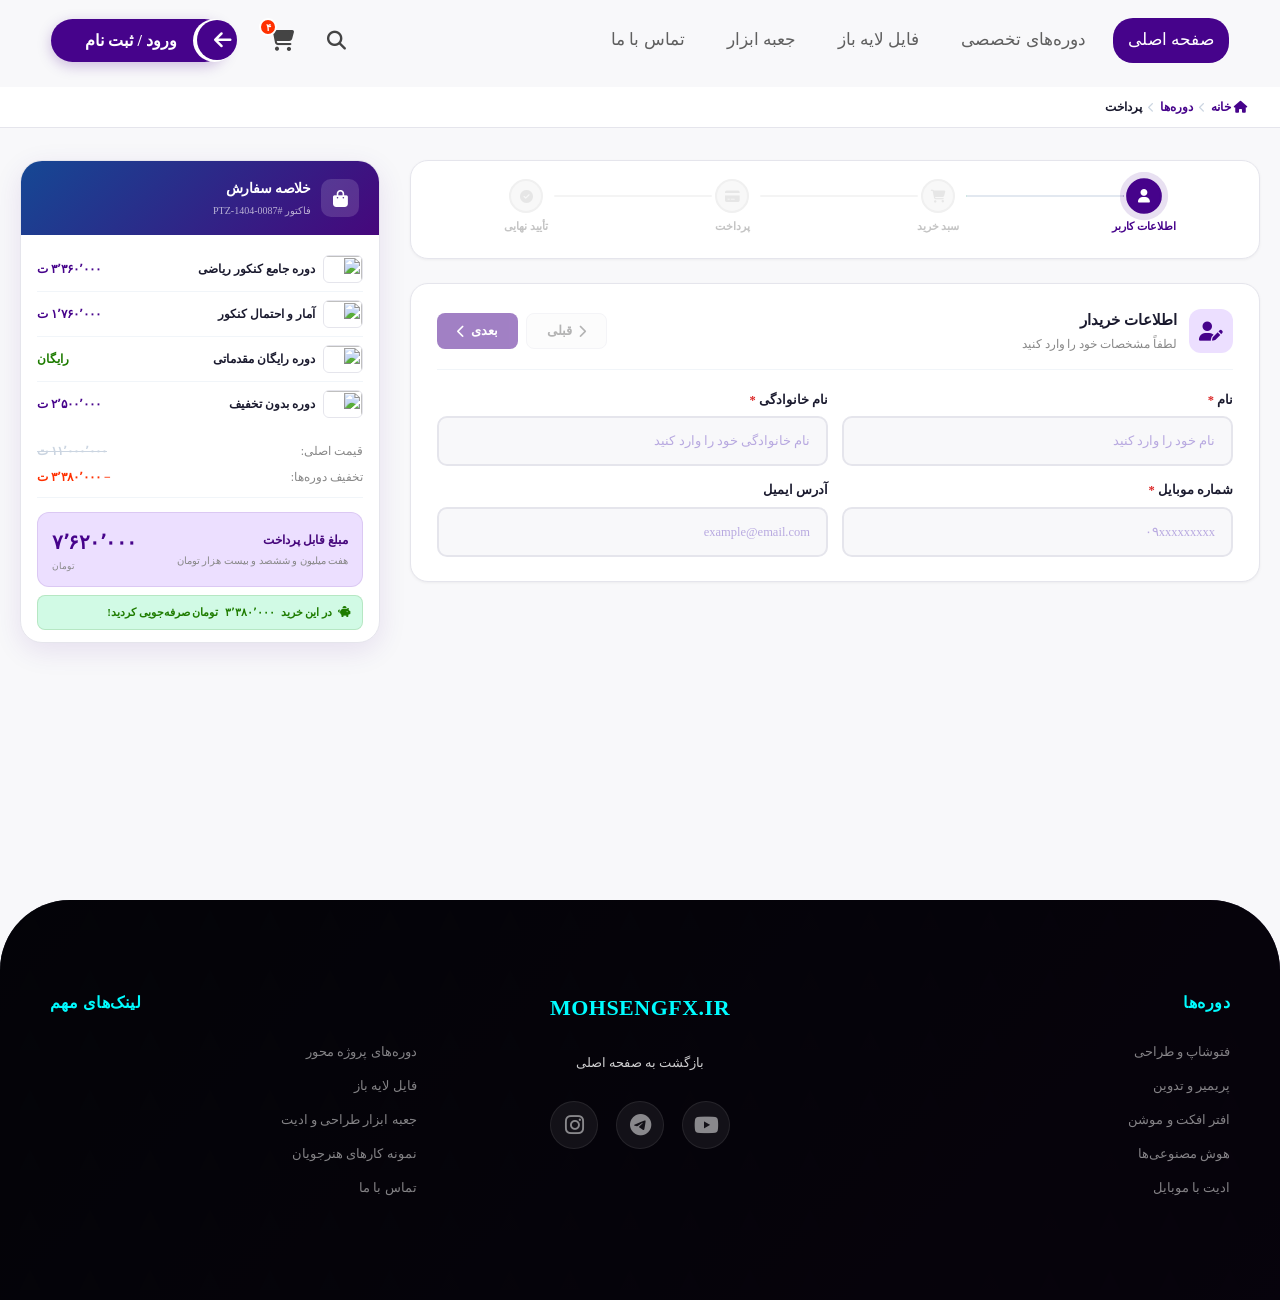
==== commit 673a226c: "v-0.2.1" ====
--- a/index.html
+++ b/index.html
@@ -7,8 +7,10 @@
   <title>پرداخت | آموزشگاه پیشتاز</title>
 
   <link rel="stylesheet" href="https://cdnjs.cloudflare.com/ajax/libs/font-awesome/6.5.1/css/all.min.css" />
-  <link rel="stylesheet"
-    href="https://cdn.jsdelivr.net/npm/persian-datepicker@1.2.0/dist/css/persian-datepicker.min.css" />
+  <link rel="preconnect" href="https://fonts.googleapis.com">
+  <link rel="preconnect" href="https://fonts.gstatic.com" crossorigin>
+  <link href="https://fonts.googleapis.com/css2?family=Vazirmatn:wght@100;300;400;500;600;700;800;900&display=swap"
+    rel="stylesheet" />
   <link rel="stylesheet" href="./css/main.css">
 
 </head>
@@ -65,7 +67,7 @@
     <div class="checkout-wrap" id="checkoutWrap">
       <main class="checkout-main" id="checkoutMain">
 
-        <!-- STEP HEADER با انیمیشن -->
+        <!-- STEP HEADER -->
         <div class="step-header" id="stepHeader">
           <div class="step-header-inner">
             <div class="cstep active" data-step="1">
@@ -84,14 +86,10 @@
               <div class="cstep-circle"><i class="fa-solid fa-circle-check"></i></div>
               <div class="cstep-label">تأیید نهایی</div>
             </div>
-            <!-- Progress bar -->
-            <div class="step-progress-bar">
-              <div class="step-progress-fill" id="stepProgressFill" style="width:12.5%;"></div>
-            </div>
-          </div>
-        </div>
-
-        <!-- STEP 1: اطلاعات کاربر -->
+          </div>
+        </div>
+
+        <!-- STEP 1 -->
         <div class="step-panel active" data-step="1">
           <div class="sec-card">
             <div class="sec-head">
@@ -146,7 +144,7 @@
           </div>
         </div>
 
-        <!-- STEP 2: سبد خرید -->
+        <!-- STEP 2 -->
         <div class="step-panel" data-step="2">
           <div class="sec-card">
             <div class="sec-head">
@@ -164,23 +162,6 @@
               </div>
             </div>
             <div class="sec-body">
-              <!-- کد تخفیف — ساده و جمع‌وجور -->
-              <div class="invoice-coupon">
-                <div class="coupon-label">
-                  <i class="fa-solid fa-ticket"></i>
-                  کد تخفیف دارید؟
-                </div>
-                <div class="coupon-row">
-                  <input type="text" class="coupon-input" id="couponInput" placeholder="کد تخفیف را وارد کنید"
-                    autocomplete="off" maxlength="20" />
-                  <button class="coupon-apply-btn" id="couponBtn"><span id="couponBtnTxt"><i
-                        class="fa-solid fa-check-circle"></i> اعمال</span></button>
-                </div>
-                <div class="coupon-fb ok" id="couponOk"></div>
-                <div class="coupon-fb fail" id="couponErr"><i class="fa-solid fa-circle-exclamation"></i> کد وارد‌شده
-                  معتبر نیست.</div>
-              </div>
-
               <div class="table-contain">
                 <table class="inv-table" id="cartTable">
                   <thead>
@@ -207,6 +188,23 @@
                 </div>
                 <button class="add-sample-btn" id="addSampleBtn"><i class="fa-solid fa-plus"></i> افزودن
                   نمونه</button>
+              </div>
+
+              <!-- کد تخفیف -->
+              <div class="invoice-coupon">
+                <div class="coupon-label">
+                  <i class="fa-solid fa-ticket"></i>
+                  کد تخفیف دارید؟
+                </div>
+                <div class="coupon-row">
+                  <input type="text" class="coupon-input" id="couponInput" placeholder="کد تخفیف را وارد کنید"
+                    autocomplete="off" maxlength="20" />
+                  <button class="coupon-apply-btn" id="couponBtn"><span id="couponBtnTxt"><i
+                        class="fa-solid fa-check-circle"></i> اعمال</span></button>
+                </div>
+                <div class="coupon-fb ok" id="couponOk"></div>
+                <div class="coupon-fb fail" id="couponErr"><i class="fa-solid fa-circle-exclamation"></i> کد وارد‌شده
+                  معتبر نیست.</div>
               </div>
             </div>
           </div>
@@ -292,9 +290,10 @@
                     <label class="form-label" style="font-size:12px;"><i class="fa-regular fa-calendar"></i> تاریخ واریز
                       <span class="req">*</span></label>
                     <div class="date-picker-wrapper">
-                      <input type="text" class="form-input masked-input" id="offDate" placeholder="YYYY/MM/DD"
-                        autocomplete="off" maxlength="10" />
-                      <i class="fa-regular fa-calendar-alt date-picker-icon"></i>
+                      <input type="text" class="form-input" id="offDate" placeholder="YYYY/MM/DD" autocomplete="off"
+                        maxlength="10" />
+                      <button type="button" class="date-picker-icon" id="offDateIconBtn" aria-label="باز کردن تقویم"><i
+                          class="fa-regular fa-calendar-alt"></i></button>
                     </div>
                     <span class="field-err" id="offDate-err"><i class="fa-solid fa-triangle-exclamation"></i> لطفاً
                       تاریخ واریز را
@@ -304,9 +303,11 @@
                     <label class="form-label" style="font-size:12px;"><i class="fa-regular fa-clock"></i> ساعت واریز
                       <span class="req">*</span></label>
                     <div class="time-picker-wrapper">
-                      <input type="text" class="form-input masked-input time-picker" id="offTime" placeholder="HH:MM"
-                        autocomplete="off" maxlength="5" />
-                      <i class="fa-regular fa-clock time-picker-icon"></i>
+                      <input type="text" class="form-input" id="offTime" placeholder="HH:MM" autocomplete="off"
+                        maxlength="5" />
+                      <button type="button" class="time-picker-icon" id="offTimeIconBtn" aria-label="باز کردن ساعت">
+                        <i class="fa-regular fa-clock"></i>
+                      </button>
                     </div>
                     <span class="field-err" id="offTime-err"><i class="fa-solid fa-triangle-exclamation"></i> لطفاً ساعت
                       واریز را انتخاب
@@ -339,7 +340,7 @@
           </div>
         </div>
 
-        <!-- STEP 4: تأیید نهایی -->
+        <!-- STEP 4 -->
         <div class="step-panel" data-step="4">
           <div class="final-invoice-wrapper">
             <div class="final-invoice">
@@ -545,15 +546,8 @@
   <div class="toast-container" id="toastContainer"></div>
 
   <!-- ===== SCRIPTS ===== -->
-  <script src="https://cdn.jsdelivr.net/npm/jquery/dist/jquery.min.js">
-  </script>
-  <script src="https://cdn.jsdelivr.net/npm/persian-date/dist/persian-date.min.js">
-  </script>
-  <script src="https://cdn.jsdelivr.net/npm/persian-datepicker@1.2.0/dist/js/persian-datepicker.min.js">
-  </script>
   <script src="./js/script.js"></script>
 
-
 </body>
 
 </html>
--- a/css/main.css
+++ b/css/main.css
@@ -1,5 +1,73 @@
 /* ============================================================
-ROOT VARIABLES — Design System ============================================================ */
+           FONT — YekanBakhFa (تمام وزن‌ها)
+           ============================================================ */
+@font-face {
+    font-family: 'YekanBakhFa';
+    src: url('../fonts/YekanBakhFa-Thin.ttf') format('truetype');
+    font-weight: 100;
+    font-style: normal;
+    font-display: swap;
+}
+
+@font-face {
+    font-family: 'YekanBakhFa';
+    src: url('../fonts/YekanBakhFa-Light.ttf') format('truetype');
+    font-weight: 300;
+    font-style: normal;
+    font-display: swap;
+}
+
+@font-face {
+    font-family: 'YekanBakhFa';
+    src: url('../fonts/YekanBakhFa-Regular.ttf') format('truetype');
+    font-weight: 400;
+    font-style: normal;
+    font-display: swap;
+}
+
+@font-face {
+    font-family: 'YekanBakhFa';
+    src: url('../fonts/yekan bakh 05 medium.ttf') format('truetype');
+    font-weight: 500;
+    font-style: normal;
+    font-display: swap;
+}
+
+@font-face {
+    font-family: 'YekanBakhFa';
+    src: url('../fonts/YekanBakhFa-SemiBold.ttf') format('truetype');
+    font-weight: 600;
+    font-style: normal;
+    font-display: swap;
+}
+
+@font-face {
+    font-family: 'YekanBakhFa';
+    src: url('../fonts/YekanBakhFa-Bold.ttf') format('truetype');
+    font-weight: 700;
+    font-style: normal;
+    font-display: swap;
+}
+
+@font-face {
+    font-family: 'YekanBakhFa';
+    src: url('../fonts/YekanBakhFa-ExtraBold.ttf') format('truetype');
+    font-weight: 800;
+    font-style: normal;
+    font-display: swap;
+}
+
+@font-face {
+    font-family: 'YekanBakhFa';
+    src: url('../fonts/YekanBakhFa-Black.ttf') format('truetype');
+    font-weight: 900;
+    font-style: normal;
+    font-display: swap;
+}
+
+/* ============================================================
+           ROOT VARIABLES — Design System
+           ============================================================ */
 :root {
     --purple: #46038b;
     --navy: #154894;
@@ -30,57 +98,9 @@
     --shadow: 0 4px 16px rgba(70, 3, 139, .07);
     --shadow-md: 0 8px 28px rgba(70, 3, 139, .10);
     --shadow-lg: 0 16px 48px rgba(0, 0, 0, .12);
-    --transition: .25s cubic-bezier(.4, 0, .2, 1);
+    --transition: .3s ease-in-out;
     --transition-slow: .4s cubic-bezier(.4, 0, .2, 1);
-    --font-primary: 'YekanBakhFa', 'YekanBakhFaNum', sans-serif;
-}
-
-/* ============================================================
-           FONT — YekanBakhFa از پوشه ./fonts
-           ============================================================ */
-@font-face {
-    font-family: 'YekanBakhFa';
-    src: url('../fonts/YekanBakhFa-Regular.woff2') format('woff2'),
-        url('../fonts/YekanBakhFa-Regular.woff') format('woff');
-    font-weight: 400;
-    font-style: normal;
-    font-display: swap;
-}
-
-@font-face {
-    font-family: 'YekanBakhFa';
-    src: url('../fonts/YekanBakhFa-Medium.woff2') format('woff2'),
-        url('../fonts/YekanBakhFa-Medium.woff') format('woff');
-    font-weight: 500;
-    font-style: normal;
-    font-display: swap;
-}
-
-@font-face {
-    font-family: 'YekanBakhFa';
-    src: url('../fonts/YekanBakhFa-Bold.woff2') format('woff2'),
-        url('../fonts/YekanBakhFa-Bold.woff') format('woff');
-    font-weight: 700;
-    font-style: normal;
-    font-display: swap;
-}
-
-@font-face {
-    font-family: 'YekanBakhFa';
-    src: url('../fonts/YekanBakhFa-ExtraBold.woff2') format('woff2'),
-        url('../fonts/YekanBakhFa-ExtraBold.woff') format('woff');
-    font-weight: 800;
-    font-style: normal;
-    font-display: swap;
-}
-
-@font-face {
-    font-family: 'YekanBakhFa';
-    src: url('../fonts/YekanBakhFa-Black.woff2') format('woff2'),
-        url('../fonts/YekanBakhFa-Black.woff') format('woff');
-    font-weight: 900;
-    font-style: normal;
-    font-display: swap;
+    --font-primary: 'YekanBakhFa';
 }
 
 /* ============================================================
@@ -476,7 +496,7 @@
 }
 
 /* ============================================================
-           STEP HEADER — با انیمیشن
+           STEP HEADER
            ============================================================ */
 .step-header {
     position: sticky;
@@ -506,27 +526,6 @@
     position: relative;
 }
 
-/* خط پیشرفت زیر Step‌ها */
-.step-progress-bar {
-    position: absolute;
-    bottom: -2px;
-    left: 0;
-    right: 0;
-    height: 3px;
-    background: var(--border-light);
-    border-radius: 4px;
-    overflow: hidden;
-}
-
-.step-progress-fill {
-    height: 100%;
-    background: linear-gradient(90deg, var(--purple), var(--violet));
-    border-radius: 4px;
-    transition: width 0.45s cubic-bezier(0.4, 0, 0.2, 1);
-    width: 12.5%;
-    /* 100% / 8 (4 steps * 2 for smooth) */
-}
-
 .cstep {
     flex: 1;
     display: flex;
@@ -536,7 +535,7 @@
     cursor: pointer;
     position: relative;
     padding: 6px 0 10px;
-    transition: all 0.3s ease;
+    transition: all 0.3s ease-in-out;
     border-radius: 8px;
     user-select: none;
 }
@@ -566,7 +565,7 @@
     font-size: 13px;
     font-weight: 800;
     color: #ccc;
-    transition: all 0.35s cubic-bezier(0.4, 0, 0.2, 1);
+    transition: all 0.3s ease-in-out;
     font-family: var(--font-primary);
     position: relative;
     z-index: 1;
@@ -600,7 +599,7 @@
     text-align: center;
     white-space: nowrap;
     font-family: var(--font-primary);
-    transition: color 0.3s ease;
+    transition: color 0.3s ease-in-out;
 }
 
 .cstep.active .cstep-label {
@@ -623,18 +622,36 @@
     background: #e2e8f0;
     z-index: 0;
     transition: background 0.4s ease;
-}
-
-.cstep.done:not(:last-child)::after {
-    background: var(--green);
-}
-
-.cstep.active:not(:last-child)::after {
-    background: var(--purple);
+    border-radius: 2px;
+    overflow: hidden;
 }
 
 .cstep.disabled:not(:last-child)::after {
     background: #e8e8e8;
+}
+
+/* نوار پرشونده نرم (سبز → بنفش) به‌جای پرشدن یکدفعه‌ی بنفش */
+.cstep:not(:last-child)::before {
+    content: '';
+    position: absolute;
+    top: 22px;
+    right: calc(50% + 20px);
+    width: 0%;
+    height: 2px;
+    background: linear-gradient(90deg, #6fe3a4, var(--purple));
+    border-radius: 2px;
+    z-index: 0;
+    transition: width 0.6s cubic-bezier(.4, 0, .2, 1), background 0.6s ease;
+}
+
+.cstep.active:not(:last-child)::before {
+    width: calc(100% - 40px);
+    background: linear-gradient(90deg, #6fe3a4, var(--purple));
+}
+
+.cstep.done:not(:last-child)::before {
+    width: calc(100% - 40px);
+    background: linear-gradient(90deg, #6fe3a4, #34c98f);
 }
 
 /* ============================================================
@@ -1135,7 +1152,7 @@
 }
 
 /* ============================================================
-           GATEWAY GRID — بهبود استایل انتخاب
+           GATEWAY GRID
            ============================================================ */
 .gateway-grid {
     display: grid;
@@ -1267,7 +1284,7 @@
 }
 
 /* ============================================================
-           DATE & TIME PICKERS — با پدینگ کافی برای placeholder
+           DATE & TIME PICKERS — با طراحی جدید
            ============================================================ */
 .date-picker-wrapper,
 .time-picker-wrapper {
@@ -1323,17 +1340,26 @@
     top: 50%;
     transform: translateY(-50%);
     color: var(--purple);
-    font-size: 18px;
-    pointer-events: none;
-    opacity: 0.5;
+    font-size: 16px;
+    pointer-events: auto;
+    cursor: pointer;
+    opacity: 0.65;
     transition: all 0.3s ease;
     background: rgba(70, 3, 139, 0.05);
+    border: none;
     width: 34px;
     height: 34px;
     border-radius: 8px;
     display: flex;
     align-items: center;
     justify-content: center;
+}
+
+.date-picker-icon:hover,
+.time-picker-icon:hover {
+    opacity: 1;
+    background: var(--lavender);
+    color: var(--violet);
 }
 
 .date-picker-wrapper .form-input:focus+.date-picker-icon,
@@ -1359,14 +1385,416 @@
     background: var(--danger-light);
 }
 
-.masked-input {
-    font-variant-numeric: tabular-nums;
-    letter-spacing: 0.06em;
-}
-
-/* ============================================================
-           PERSIAN DATEPICKER — Override کامل + Time Picker بازطراحی
-           ============================================================ */
+/* ---- TIME PICKER CUSTOM (Dropdown جدید) ---- */
+.time-custom-container {
+    position: absolute;
+    bottom: calc(100% + 8px);
+    right: 0;
+    left: 0;
+    background: #fff;
+    border: 2px solid var(--border);
+    border-radius: 16px;
+    box-shadow: 0 12px 40px rgba(0, 0, 0, .18);
+    padding: 12px 16px;
+    z-index: 9999;
+    display: none;
+    animation: dropdownFade 0.2s ease;
+    min-width: 280px;
+    direction: ltr;
+}
+
+.time-custom-container.open {
+    display: block;
+}
+
+@keyframes dropdownFade {
+    from {
+        opacity: 0;
+        transform: translateY(12px) scale(0.96);
+    }
+
+    to {
+        opacity: 1;
+        transform: translateY(0) scale(1);
+    }
+}
+
+.time-custom-quick {
+    display: flex;
+    flex-wrap: wrap;
+    gap: 6px;
+    margin-bottom: 12px;
+    padding-bottom: 12px;
+    border-bottom: 1px solid var(--border-light);
+}
+
+.time-custom-chip {
+    flex: 1 1 auto;
+    min-width: 52px;
+    border: 1.5px solid var(--border);
+    background: var(--bg);
+    color: var(--text-mid);
+    border-radius: 10px;
+    padding: 7px 8px;
+    font-family: var(--font-primary);
+    font-size: 12.5px;
+    font-weight: 600;
+    cursor: pointer;
+    text-align: center;
+    transition: all .15s ease;
+    direction: ltr;
+}
+
+.time-custom-chip:hover {
+    border-color: var(--purple);
+    color: var(--purple);
+    background: var(--lavender);
+}
+
+.time-custom-chip.active {
+    background: var(--purple);
+    border-color: var(--purple);
+    color: #fff;
+}
+
+.time-custom-row {
+    display: flex;
+    align-items: center;
+    gap: 8px;
+    justify-content: space-between;
+    flex-wrap: wrap;
+}
+
+.time-custom-dropdowns {
+    display: flex;
+    gap: 8px;
+    flex: 1;
+}
+
+.time-custom-dropdown {
+    flex: 1;
+    position: relative;
+    min-width: 70px;
+}
+
+.time-custom-dropdown select {
+    width: 100%;
+    padding: 8px 6px;
+    border: 2px solid var(--border);
+    border-radius: 10px;
+    font-family: var(--font-primary);
+    font-size: 18px;
+    font-weight: 700;
+    text-align: center;
+    background: var(--bg);
+    color: var(--text);
+    outline: none;
+    cursor: pointer;
+    transition: border-color 0.2s, box-shadow 0.2s;
+    appearance: auto;
+    direction: ltr;
+    letter-spacing: 0.04em;
+    min-height: 44px;
+}
+
+.time-custom-dropdown select:focus {
+    border-color: var(--purple);
+    box-shadow: 0 0 0 3px rgba(70, 3, 139, 0.08);
+}
+
+.time-custom-dropdown select:hover {
+    border-color: #c7d2fe;
+}
+
+.time-custom-dropdown select option {
+    font-family: var(--font-primary);
+    font-size: 16px;
+    padding: 4px 8px;
+}
+
+.time-custom-label {
+    font-size: 10px;
+    font-weight: 700;
+    color: var(--text-mute);
+    text-align: center;
+    margin-top: 2px;
+    font-family: var(--font-primary);
+    letter-spacing: 0.02em;
+}
+
+.time-custom-now-btn {
+    flex-shrink: 0;
+    background: var(--bg);
+    color: var(--purple);
+    border: 2px solid var(--border);
+    border-radius: 12px;
+    padding: 9px 14px;
+    font-size: 13px;
+    font-weight: 700;
+    font-family: var(--font-primary);
+    cursor: pointer;
+    transition: all 0.2s ease;
+    display: flex;
+    align-items: center;
+    gap: 6px;
+    min-height: 44px;
+    white-space: nowrap;
+}
+
+.time-custom-now-btn:hover {
+    background: var(--lavender);
+    border-color: var(--purple);
+}
+
+.time-custom-confirm-btn {
+    flex-shrink: 0;
+    background: linear-gradient(135deg, var(--green), #16963a);
+    color: #fff;
+    border: none;
+    border-radius: 12px;
+    padding: 10px 18px;
+    font-size: 16px;
+    font-weight: 800;
+    font-family: var(--font-primary);
+    cursor: pointer;
+    transition: all 0.2s ease;
+    box-shadow: 0 2px 12px rgba(30, 124, 0, 0.25);
+    display: flex;
+    align-items: center;
+    gap: 6px;
+    min-height: 44px;
+    min-width: 72px;
+    justify-content: center;
+    white-space: nowrap;
+}
+
+.time-custom-confirm-btn:hover {
+    transform: translateY(-2px);
+    box-shadow: 0 6px 20px rgba(30, 124, 0, 0.35);
+}
+
+.time-custom-confirm-btn:active {
+    transform: scale(0.96);
+}
+
+.time-custom-confirm-btn i {
+    font-size: 18px;
+}
+
+@media (max-width: 480px) {
+    .time-custom-container {
+        min-width: auto;
+        padding: 10px 12px;
+    }
+
+    .time-custom-dropdown select {
+        font-size: 15px;
+        padding: 6px 4px;
+        min-height: 38px;
+    }
+
+    .time-custom-confirm-btn,
+    .time-custom-now-btn {
+        font-size: 12.5px;
+        padding: 8px 10px;
+        min-height: 38px;
+        min-width: 0;
+    }
+
+    .time-custom-dropdowns {
+        gap: 4px;
+    }
+}
+
+/* ---- DATE PICKER CUSTOM (تقویم جلالی بدون کتابخانه) ---- */
+.date-custom-container {
+    position: absolute;
+    bottom: calc(100% + 8px);
+    right: 0;
+    left: 0;
+    background: #fff;
+    border: 2px solid var(--border);
+    border-radius: 16px;
+    box-shadow: 0 12px 40px rgba(0, 0, 0, .18);
+    padding: 14px 14px 12px;
+    z-index: 9999;
+    display: none;
+    animation: dropdownFade 0.2s ease;
+    min-width: 280px;
+}
+
+.date-custom-container.open {
+    display: block;
+}
+
+.date-custom-header {
+    display: flex;
+    align-items: center;
+    justify-content: space-between;
+    gap: 6px;
+    margin-bottom: 10px;
+}
+
+.date-custom-nav {
+    flex-shrink: 0;
+    width: 34px;
+    height: 34px;
+    border-radius: 10px;
+    border: 2px solid var(--border);
+    background: var(--bg);
+    color: var(--purple);
+    display: flex;
+    align-items: center;
+    justify-content: center;
+    cursor: pointer;
+    transition: all .2s ease;
+    font-size: 13px;
+}
+
+.date-custom-nav:hover {
+    background: var(--lavender);
+    border-color: var(--purple);
+}
+
+.date-custom-title {
+    flex: 1;
+    display: flex;
+    gap: 6px;
+}
+
+.date-custom-month-select,
+.date-custom-year-select {
+    flex: 1;
+    padding: 8px 6px;
+    border: 2px solid var(--border);
+    border-radius: 10px;
+    font-family: var(--font-primary);
+    font-size: 14px;
+    font-weight: 700;
+    text-align: center;
+    background: var(--bg);
+    color: var(--text);
+    outline: none;
+    cursor: pointer;
+    min-height: 38px;
+    transition: border-color .2s, box-shadow .2s;
+}
+
+.date-custom-month-select {
+    flex: 1.5;
+}
+
+.date-custom-month-select:focus,
+.date-custom-year-select:focus {
+    border-color: var(--purple);
+    box-shadow: 0 0 0 3px rgba(70, 3, 139, 0.08);
+}
+
+.date-custom-weekrow {
+    display: grid;
+    grid-template-columns: repeat(7, 1fr);
+    margin-bottom: 4px;
+}
+
+.date-custom-weekrow span {
+    text-align: center;
+    font-size: 12px;
+    font-weight: 700;
+    color: var(--text-mute);
+    padding: 4px 0;
+}
+
+.date-custom-grid {
+    display: grid;
+    grid-template-columns: repeat(7, 1fr);
+    gap: 3px;
+}
+
+.date-custom-day {
+    border: none;
+    background: transparent;
+    border-radius: 10px;
+    min-height: 36px;
+    font-family: var(--font-primary);
+    font-size: 14px;
+    font-weight: 600;
+    color: var(--text);
+    cursor: pointer;
+    transition: all .15s ease;
+}
+
+.date-custom-day.empty {
+    cursor: default;
+    pointer-events: none;
+}
+
+.date-custom-day:not(.empty):hover {
+    background: var(--lavender);
+    color: var(--purple);
+}
+
+.date-custom-day.is-today {
+    border: 2px solid var(--purple);
+    color: var(--purple);
+    font-weight: 800;
+}
+
+.date-custom-day.is-selected {
+    background: var(--purple);
+    color: #fff;
+    font-weight: 800;
+}
+
+.date-custom-footer {
+    display: flex;
+    justify-content: center;
+    margin-top: 10px;
+    padding-top: 10px;
+    border-top: 1px solid var(--border-light);
+}
+
+.date-custom-today-btn {
+    background: linear-gradient(135deg, var(--green), #16963a);
+    color: #fff;
+    border: none;
+    border-radius: 12px;
+    padding: 9px 20px;
+    font-size: 13px;
+    font-weight: 800;
+    font-family: var(--font-primary);
+    cursor: pointer;
+    transition: all .2s ease;
+    box-shadow: 0 2px 12px rgba(30, 124, 0, 0.25);
+    display: flex;
+    align-items: center;
+    gap: 6px;
+}
+
+.date-custom-today-btn:hover {
+    transform: translateY(-2px);
+    box-shadow: 0 6px 20px rgba(30, 124, 0, 0.35);
+}
+
+@media (max-width: 480px) {
+    .date-custom-container {
+        min-width: auto;
+        padding: 12px 10px;
+    }
+
+    .date-custom-day {
+        font-size: 13px;
+        min-height: 32px;
+    }
+
+    .date-custom-month-select,
+    .date-custom-year-select {
+        font-size: 12.5px;
+        padding: 6px 4px;
+        min-height: 34px;
+    }
+}
+
+
 .datepicker-container {
     direction: ltr !important;
 }
@@ -1376,30 +1804,48 @@
     border-radius: 20px !important;
     overflow: hidden !important;
     font-family: var(--font-primary) !important;
-    box-shadow: 0 4px 16px rgba(15, 23, 42, .10), 0 20px 56px rgba(15, 23, 42, .18) !important;
-    width: 280px !important;
-    min-width: 260px !important;
+    box-shadow: 0 8px 30px rgba(15, 23, 42, .12), 0 30px 64px rgba(15, 23, 42, .22) !important;
+    width: 300px !important;
+    min-width: 280px !important;
     background: #fff !important;
     padding: 0 !important;
+    animation: datepickerFadeIn 0.25s cubic-bezier(0.34, 1.56, 0.64, 1) !important;
+    /* نمایش به سمت بالا */
+    top: auto !important;
+    bottom: 100% !important;
+    margin-bottom: 6px !important;
+}
+
+@keyframes datepickerFadeIn {
+    0% {
+        opacity: 0;
+        transform: scale(0.92) translateY(8px);
+    }
+
+    100% {
+        opacity: 1;
+        transform: scale(1) translateY(0);
+    }
 }
 
 .datepicker-plot-area .datepicker-navigator {
     background: linear-gradient(135deg, var(--blue), var(--indigo)) !important;
-    padding: 14px 12px !important;
+    padding: 16px 16px !important;
     display: flex !important;
     align-items: center !important;
+    justify-content: space-between !important;
 }
 
 .datepicker-plot-area .datepicker-navigator .pwt-btn-prev,
 .datepicker-plot-area .datepicker-navigator .pwt-btn-next {
     background: rgba(255, 255, 255, .15) !important;
     color: #fff !important;
-    border-radius: 8px !important;
-    width: 32px !important;
-    height: 32px !important;
-    line-height: 32px !important;
-    font-size: 14px !important;
-    transition: background .15s !important;
+    border-radius: 10px !important;
+    width: 36px !important;
+    height: 36px !important;
+    line-height: 36px !important;
+    font-size: 16px !important;
+    transition: all 0.2s ease !important;
     border: none !important;
     font-family: var(--font-primary) !important;
 }
@@ -1407,67 +1853,96 @@
 .datepicker-plot-area .datepicker-navigator .pwt-btn-prev:hover,
 .datepicker-plot-area .datepicker-navigator .pwt-btn-next:hover {
     background: rgba(255, 255, 255, .28) !important;
+    transform: scale(1.05);
 }
 
 .datepicker-plot-area .datepicker-navigator .pwt-btn-switch {
     color: #fff !important;
+    font-size: 14.5px !important;
+    font-weight: 700 !important;
+    border-radius: 10px !important;
+    padding: 6px 16px !important;
+    background: rgba(255, 255, 255, .1) !important;
+    transition: all 0.2s ease !important;
+    border: none !important;
+    font-family: var(--font-primary) !important;
+    letter-spacing: 0.02em;
+}
+
+.datepicker-plot-area .datepicker-navigator .pwt-btn-switch:hover {
+    background: rgba(255, 255, 255, .22) !important;
+    transform: scale(1.02);
+}
+
+/* دکمه تأیید بزرگ‌تر */
+.datepicker-plot-area .datepicker-navigator .pwt-btn-today {
+    background: rgba(255, 255, 255, .18) !important;
+    color: #fff !important;
+    border-radius: 10px !important;
+    padding: 8px 20px !important;
     font-size: 13.5px !important;
     font-weight: 700 !important;
-    border-radius: 8px !important;
-    padding: 4px 12px !important;
-    background: rgba(255, 255, 255, .1) !important;
-    transition: background .15s !important;
     border: none !important;
     font-family: var(--font-primary) !important;
-}
-
-.datepicker-plot-area .datepicker-navigator .pwt-btn-switch:hover {
-    background: rgba(255, 255, 255, .22) !important;
-}
-
+    transition: all 0.2s ease !important;
+    box-shadow: 0 2px 8px rgba(0, 0, 0, .08) !important;
+}
+
+.datepicker-plot-area .datepicker-navigator .pwt-btn-today:hover {
+    background: rgba(255, 255, 255, .32) !important;
+    transform: scale(1.04);
+}
+
+/* روزها */
 .datepicker-plot-area .datepicker-day-view .month-grid-box {
-    margin: 8px 0 !important;
+    margin: 8px 4px !important;
+    padding: 0 4px !important;
 }
 
 .datepicker-plot-area .datepicker-day-view .month-grid-box .header-row-cell {
     color: #94a3b8 !important;
-    font-size: 11px !important;
+    font-size: 11.5px !important;
     font-weight: 700 !important;
     font-family: var(--font-primary) !important;
+    padding: 6px 0 !important;
 }
 
 .datepicker-plot-area .datepicker-day-view .table-days td {
-    padding: 1px !important;
+    padding: 2px !important;
 }
 
 .datepicker-plot-area .datepicker-day-view .table-days td span {
-    border-radius: 10px !important;
-    font-size: 12.5px !important;
+    border-radius: 12px !important;
+    font-size: 13px !important;
     color: #1a1a2e !important;
     background: transparent !important;
-    transition: all .15s !important;
-    height: 30px !important;
-    line-height: 30px !important;
+    transition: all 0.18s ease !important;
+    height: 34px !important;
+    line-height: 34px !important;
     font-family: var(--font-primary) !important;
+    font-weight: 500;
 }
 
 .datepicker-plot-area .datepicker-day-view .table-days td span:hover {
     background: #dbeafe !important;
     color: var(--blue) !important;
+    transform: scale(1.04);
 }
 
 .datepicker-plot-area .datepicker-day-view .table-days td.selected span {
     background: linear-gradient(135deg, var(--blue), var(--indigo)) !important;
     color: #fff !important;
-    box-shadow: 0 3px 10px rgba(37, 99, 235, .35) !important;
+    box-shadow: 0 4px 14px rgba(37, 99, 235, .38) !important;
     font-weight: 700 !important;
     text-shadow: none !important;
+    transform: scale(1.04);
 }
 
 .datepicker-plot-area .datepicker-day-view .table-days td.today span {
     background: #eff6ff !important;
     color: var(--blue) !important;
     font-weight: 700 !important;
+    border: 2px solid rgba(37, 99, 235, .25) !important;
 }
 
 .datepicker-plot-area .datepicker-day-view .table-days td.disabled span {
@@ -1477,25 +1952,29 @@
 }
 
 .datepicker-plot-area .datepicker-day-view .table-days td span.other-month {
-    color: #94a3b8 !important;
-    opacity: .4 !important;
-}
-
+    color: #cbd5e1 !important;
+    opacity: .5 !important;
+}
+
+/* سال و ماه */
 .datepicker-plot-area .datepicker-year-view .year-item,
 .datepicker-plot-area .datepicker-month-view .month-item {
-    border-radius: 10px !important;
-    font-size: 12.5px !important;
+    border-radius: 12px !important;
+    font-size: 13px !important;
     color: #1a1a2e !important;
     background: transparent !important;
-    transition: all .15s !important;
-    margin: 2px !important;
+    transition: all 0.18s ease !important;
+    margin: 3px !important;
+    padding: 6px 0 !important;
     font-family: var(--font-primary) !important;
+    font-weight: 500;
 }
 
 .datepicker-plot-area .datepicker-year-view .year-item:hover,
 .datepicker-plot-area .datepicker-month-view .month-item:hover {
     background: #dbeafe !important;
     color: var(--blue) !important;
+    transform: scale(1.04);
 }
 
 .datepicker-plot-area .datepicker-year-view .year-item.selected,
@@ -1504,140 +1983,23 @@
     color: #fff !important;
     font-weight: 700 !important;
     text-shadow: none !important;
-    box-shadow: 0 3px 10px rgba(37, 99, 235, .35) !important;
+    box-shadow: 0 4px 14px rgba(37, 99, 235, .38) !important;
+    transform: scale(1.04);
+}
+
+/* TIME VIEW داخل پیکر (برای زمانی که فعال شود) - مخفی کردن کامل */
+.datepicker-plot-area .datepicker-time-view {
+    display: none !important;
 }
 
 /* ============================================================
-           TIME PICKER — بازطراحی کامل مدرن و مینیمال
-           ============================================================ */
-.datepicker-plot-area .datepicker-time-view {
-    background: #f8fafc !important;
-    border-top: 1px solid #e2e8f0 !important;
-    padding: 20px 16px 22px !important;
-    display: flex !important;
-    align-items: center !important;
-    justify-content: center !important;
-    gap: 2px !important;
-}
-
-.datepicker-plot-area .datepicker-time-view>.time-segment {
-    display: flex !important;
-    flex-direction: column !important;
-    align-items: center !important;
-    gap: 8px !important;
-    width: auto !important;
-    float: none !important;
-    background: #ffffff !important;
-    border: 2px solid #e2e8f0 !important;
-    border-radius: 16px !important;
-    padding: 8px 10px !important;
-    min-width: 80px !important;
-    box-shadow: 0 2px 8px rgba(15, 23, 42, .05) !important;
-    transition: border-color 0.2s, box-shadow 0.2s, transform 0.15s !important;
-}
-
-.datepicker-plot-area .datepicker-time-view>.time-segment:hover {
-    border-color: var(--blue) !important;
-    box-shadow: 0 0 0 4px rgba(59, 130, 246, .10) !important;
-    transform: translateY(-1px);
-}
-
-.datepicker-plot-area .datepicker-time-view>.time-segment:focus-within {
-    border-color: var(--blue) !important;
-    box-shadow: 0 0 0 4px rgba(59, 130, 246, .15) !important;
-}
-
-.datepicker-plot-area .datepicker-time-view .up-btn,
-.datepicker-plot-area .datepicker-time-view .down-btn {
-    display: flex !important;
-    align-items: center !important;
-    justify-content: center !important;
-    width: 38px !important;
-    height: 38px !important;
-    border-radius: 12px !important;
-    background: #eff6ff !important;
-    color: var(--blue) !important;
-    font-size: 17px !important;
-    font-weight: 900 !important;
-    line-height: 1 !important;
-    float: none !important;
-    margin: 0 auto !important;
-    transition: all 0.15s ease !important;
-    border: 1.5px solid #dbeafe !important;
-    cursor: pointer !important;
-    font-family: var(--font-primary) !important;
-}
-
-.datepicker-plot-area .datepicker-time-view .up-btn:hover,
-.datepicker-plot-area .datepicker-time-view .down-btn:hover {
-    background: var(--blue) !important;
-    color: #fff !important;
-    border-color: var(--blue) !important;
-    transform: scale(1.08) !important;
-    box-shadow: 0 4px 12px rgba(37, 99, 235, .25) !important;
-}
-
-.datepicker-plot-area .datepicker-time-view .up-btn:active,
-.datepicker-plot-area .datepicker-time-view .down-btn:active {
-    transform: scale(.94) !important;
-    box-shadow: none !important;
-}
-
-.datepicker-plot-area .datepicker-time-view input {
-    display: block !important;
-    width: 56px !important;
-    height: 46px !important;
-    margin: 0 auto !important;
-    padding: 0 !important;
-    font-size: 24px !important;
-    font-weight: 800 !important;
-    text-align: center !important;
-    color: #0f172a !important;
-    background: transparent !important;
-    border: none !important;
-    outline: none !important;
-    direction: ltr !important;
-    font-family: var(--font-primary) !important;
-    cursor: default !important;
-    letter-spacing: 0.04em;
-}
-
-.datepicker-plot-area .datepicker-time-view .divider {
-    display: flex !important;
-    align-items: center !important;
-    justify-content: center !important;
-    width: auto !important;
-    float: none !important;
-    padding: 0 4px !important;
-    height: auto !important;
-    line-height: 1 !important;
-}
-
-.datepicker-plot-area .datepicker-time-view .divider span {
-    font-size: 24px !important;
-    font-weight: 800 !important;
-    color: #94a3b8 !important;
-    height: auto !important;
-    line-height: 1 !important;
-    font-family: var(--font-primary) !important;
-}
-
-.datepicker-plot-area .datepicker-time-view .meridian-divider,
-.datepicker-plot-area .datepicker-time-view .time-segment:last-child:not(:nth-child(3)) {
-    display: none !important;
-}
-
-.datepicker-plot-area.datepicker-state-only-time .datepicker-time-view {
-    padding: 24px 18px 26px !important;
-}
-
-/* ============================================================
-           COUPON — ساده و جمع‌وجور (بدون بک‌گراند جداگانه)
+           COUPON
            ============================================================ */
 .invoice-coupon {
-    margin: 0 0 16px 0;
-    padding: 0 0 12px 0;
-    border-bottom: 1px solid var(--border-light);
+    margin: 16px 0 0 0;
+    padding: 0;
+    border-top: 1px solid var(--border-light);
+    padding-top: 16px;
 }
 
 .coupon-label {
@@ -1817,7 +2179,7 @@
 }
 
 /* ============================================================
-           ORDER SIDEBAR — اسکرول بعد از 15 آیتم
+           ORDER SIDEBAR
            ============================================================ */
 .order-summary {
     background: #fff;
@@ -1874,7 +2236,6 @@
     transition: max-height 0.3s ease;
 }
 
-/* اسکرول فقط زمانی که آیتم‌ها > 15 باشند */
 .os-items.scrollable {
     max-height: 340px;
     overflow-y: auto;
@@ -2028,7 +2389,7 @@
 }
 
 /* ============================================================
-           FINAL INVOICE — اسکرول بعد از 15 آیتم
+           FINAL INVOICE
            ============================================================ */
 .final-invoice-wrapper {
     display: flex;
@@ -2211,10 +2572,9 @@
     font-size: 16px;
 }
 
-/* کانتینر جدول با اسکرول */
 .invoice-table-scroll {
-    max-height: 340px;
-    overflow-y: auto;
+    max-height: none;
+    overflow-y: visible;
     transition: max-height 0.3s ease;
 }
 
@@ -2573,7 +2933,7 @@
 }
 
 /* ============================================================
-           FOOTER — بدون جابه‌جایی
+           FOOTER
            ============================================================ */
 .footer {
     position: relative;
@@ -2898,11 +3258,6 @@
         padding: 14px 18px;
     }
 
-    .invoice-status {
-        align-items: flex-start;
-        width: 100%;
-    }
-
     .final-invoice {
         padding: 0 0 20px;
     }
@@ -2948,25 +3303,9 @@
     }
 
     .datepicker-plot-area {
-        width: 240px !important;
-        min-width: 240px !important;
-    }
-
-    .datepicker-plot-area .datepicker-time-view input {
-        width: 44px !important;
-        font-size: 18px !important;
-    }
-
-    .datepicker-plot-area .datepicker-time-view>.time-segment {
-        min-width: 68px !important;
-        padding: 6px 8px !important;
-    }
-
-    .datepicker-plot-area .datepicker-time-view .up-btn,
-    .datepicker-plot-area .datepicker-time-view .down-btn {
-        width: 32px !important;
-        height: 32px !important;
-        font-size: 14px !important;
+        width: 260px !important;
+        min-width: 250px !important;
+        bottom: 100% !important;
     }
 
     .sec-head {
@@ -3008,6 +3347,25 @@
     .os-items.scrollable {
         max-height: 260px;
     }
+
+    .time-custom-container {
+        min-width: auto;
+        padding: 10px 12px;
+    }
+
+    .time-custom-dropdown select {
+        font-size: 15px;
+        padding: 6px 4px;
+        min-height: 38px;
+    }
+
+    .time-custom-confirm-btn,
+    .time-custom-now-btn {
+        font-size: 12.5px;
+        padding: 8px 10px;
+        min-height: 38px;
+        min-width: 0;
+    }
 }
 
 @media (max-width: 400px) {
@@ -3030,25 +3388,8 @@
     }
 
     .datepicker-plot-area {
-        width: 210px !important;
-        min-width: 210px !important;
-    }
-
-    .datepicker-plot-area .datepicker-time-view input {
-        width: 38px !important;
-        font-size: 16px !important;
-    }
-
-    .datepicker-plot-area .datepicker-time-view>.time-segment {
-        min-width: 58px !important;
-        padding: 4px 6px !important;
-    }
-
-    .datepicker-plot-area .datepicker-time-view .up-btn,
-    .datepicker-plot-area .datepicker-time-view .down-btn {
-        width: 28px !important;
-        height: 28px !important;
-        font-size: 13px !important;
+        width: 230px !important;
+        min-width: 220px !important;
     }
 
     .invoice-table-scroll {
@@ -3057,6 +3398,10 @@
 
     .os-items.scrollable {
         max-height: 200px;
+    }
+
+    .time-custom-dropdowns {
+        gap: 4px;
     }
 }
 
@@ -3118,11 +3463,12 @@
 .coupon-apply-btn,
 .coupon-input,
 .date-picker-wrapper .form-input,
-.time-picker-wrapper .form-input {
-    font-family: var(--font-primary);
-}
-
-/* Force numbers in datepicker to use YekanBakhFa */
+.time-picker-wrapper .form-input,
+.time-custom-container,
+.time-custom-container * {
+    font-family: var(--font-primary);
+}
+
 .datepicker-plot-area,
 .datepicker-plot-area *,
 .datepicker-plot-area .datepicker-time-view input,
@@ -3130,25 +3476,9 @@
 .datepicker-plot-area .datepicker-day-view .table-days td span,
 .datepicker-plot-area .datepicker-navigator .pwt-btn-switch,
 .datepicker-plot-area .datepicker-year-view .year-item,
-.datepicker-plot-area .datepicker-month-view .month-item {
+.datepicker-plot-area .datepicker-month-view .month-item,
+.datepicker-plot-area .datepicker-navigator .pwt-btn-today {
     font-family: var(--font-primary) !important;
-}
-
-/* ============================================================
-           SCROLLBAR برای os-items در حالت اسکرول
-           ============================================================ */
-.os-items.scrollable::-webkit-scrollbar {
-    width: 4px;
-}
-
-.os-items.scrollable::-webkit-scrollbar-thumb {
-    background: var(--purple);
-    border-radius: 10px;
-}
-
-.os-items.scrollable::-webkit-scrollbar-track {
-    background: var(--border-light);
-    border-radius: 10px;
 }
 
 /* Upload area */
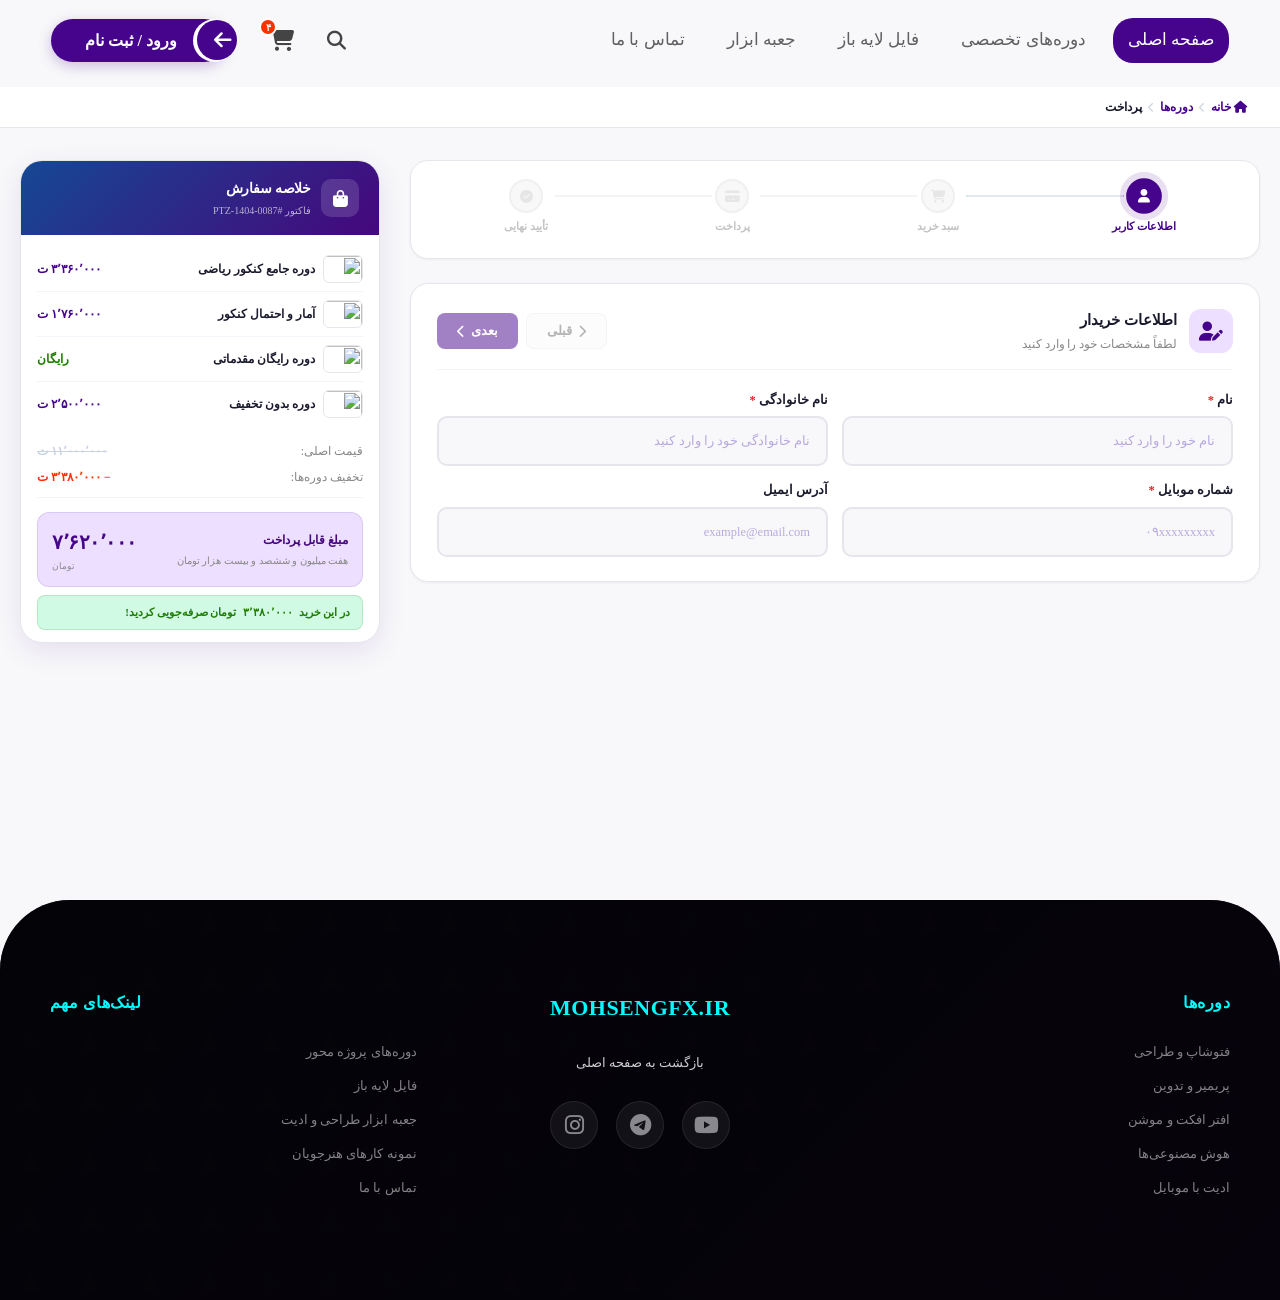
==== commit 17b5d060: "v-2.3.0" ====
--- a/index.html
+++ b/index.html
@@ -199,8 +199,8 @@
                 <div class="coupon-row">
                   <input type="text" class="coupon-input" id="couponInput" placeholder="کد تخفیف را وارد کنید"
                     autocomplete="off" maxlength="20" />
-                  <button class="coupon-apply-btn" id="couponBtn"><span id="couponBtnTxt"><i
-                        class="fa-solid fa-check-circle"></i> اعمال</span></button>
+                  <button class="coupon-apply-btn" id="couponBtn">
+                    <span id="couponBtnTxt"> اعمال</span></button>
                 </div>
                 <div class="coupon-fb ok" id="couponOk"></div>
                 <div class="coupon-fb fail" id="couponErr"><i class="fa-solid fa-circle-exclamation"></i> کد وارد‌شده
@@ -300,13 +300,14 @@
                       انتخاب یا وارد کنید (YYYY/MM/DD)</span>
                   </div>
                   <div class="form-group">
-                    <label class="form-label" style="font-size:12px;"><i class="fa-regular fa-clock"></i> ساعت واریز
+                    <label class="form-label" style="font-size:12px;">
+                       ساعت واریز
                       <span class="req">*</span></label>
                     <div class="time-picker-wrapper">
                       <input type="text" class="form-input" id="offTime" placeholder="HH:MM" autocomplete="off"
                         maxlength="5" />
                       <button type="button" class="time-picker-icon" id="offTimeIconBtn" aria-label="باز کردن ساعت">
-                        <i class="fa-regular fa-clock"></i>
+                        
                       </button>
                     </div>
                     <span class="field-err" id="offTime-err"><i class="fa-solid fa-triangle-exclamation"></i> لطفاً ساعت
@@ -411,7 +412,7 @@
                   style="display:flex; justify-content:space-between; align-items:center; flex-wrap:wrap; gap:12px; margin-top:12px; padding:12px 0; border-top:1px solid var(--border-light);">
                   <div
                     style="display:flex; align-items:center; gap:8px; background:var(--lavender); padding:8px 16px; border-radius:10px;">
-                    <i class="fa-regular fa-clock" style="color:var(--purple);"></i>
+                    
                     <span style="font-weight:600; font-size:13px;font-family:var(--font-primary);">تاریخ
                       و ساعت پرداخت: <strong id="invoicePaymentDateTime" style="color:var(--purple);">—</strong></span>
                   </div>
@@ -476,7 +477,7 @@
               <div class="ost-unit">تومان</div>
             </div>
           </div>
-          <div class="os-saving"><i class="fa-solid fa-piggy-bank"></i> در این خرید <strong id="sideSaving">۰</strong>
+          <div class="os-saving"> در این خرید <strong id="sideSaving">۰</strong>
             تومان صرفه‌جویی کردید!</div>
         </div>
       </aside>
--- a/css/main.css
+++ b/css/main.css
@@ -630,7 +630,7 @@
     background: #e8e8e8;
 }
 
-/* نوار پرشونده نرم (سبز → بنفش) به‌جای پرشدن یکدفعه‌ی بنفش */
+/* نوار پرشونده نرم (سبز → بنفش) با transition طولانی‌تر */
 .cstep:not(:last-child)::before {
     content: '';
     position: absolute;
@@ -641,7 +641,8 @@
     background: linear-gradient(90deg, #6fe3a4, var(--purple));
     border-radius: 2px;
     z-index: 0;
-    transition: width 0.6s cubic-bezier(.4, 0, .2, 1), background 0.6s ease;
+    transition: width 0.8s cubic-bezier(0.4, 0, 0.2, 1), background 0.8s ease;
+    will-change: width;
 }
 
 .cstep.active:not(:last-child)::before {
@@ -1419,44 +1420,6 @@
     }
 }
 
-.time-custom-quick {
-    display: flex;
-    flex-wrap: wrap;
-    gap: 6px;
-    margin-bottom: 12px;
-    padding-bottom: 12px;
-    border-bottom: 1px solid var(--border-light);
-}
-
-.time-custom-chip {
-    flex: 1 1 auto;
-    min-width: 52px;
-    border: 1.5px solid var(--border);
-    background: var(--bg);
-    color: var(--text-mid);
-    border-radius: 10px;
-    padding: 7px 8px;
-    font-family: var(--font-primary);
-    font-size: 12.5px;
-    font-weight: 600;
-    cursor: pointer;
-    text-align: center;
-    transition: all .15s ease;
-    direction: ltr;
-}
-
-.time-custom-chip:hover {
-    border-color: var(--purple);
-    color: var(--purple);
-    background: var(--lavender);
-}
-
-.time-custom-chip.active {
-    background: var(--purple);
-    border-color: var(--purple);
-    color: #fff;
-}
-
 .time-custom-row {
     display: flex;
     align-items: center;
@@ -1794,204 +1757,6 @@
     }
 }
 
-
-.datepicker-container {
-    direction: ltr !important;
-}
-
-.datepicker-plot-area {
-    border: none !important;
-    border-radius: 20px !important;
-    overflow: hidden !important;
-    font-family: var(--font-primary) !important;
-    box-shadow: 0 8px 30px rgba(15, 23, 42, .12), 0 30px 64px rgba(15, 23, 42, .22) !important;
-    width: 300px !important;
-    min-width: 280px !important;
-    background: #fff !important;
-    padding: 0 !important;
-    animation: datepickerFadeIn 0.25s cubic-bezier(0.34, 1.56, 0.64, 1) !important;
-    /* نمایش به سمت بالا */
-    top: auto !important;
-    bottom: 100% !important;
-    margin-bottom: 6px !important;
-}
-
-@keyframes datepickerFadeIn {
-    0% {
-        opacity: 0;
-        transform: scale(0.92) translateY(8px);
-    }
-
-    100% {
-        opacity: 1;
-        transform: scale(1) translateY(0);
-    }
-}
-
-.datepicker-plot-area .datepicker-navigator {
-    background: linear-gradient(135deg, var(--blue), var(--indigo)) !important;
-    padding: 16px 16px !important;
-    display: flex !important;
-    align-items: center !important;
-    justify-content: space-between !important;
-}
-
-.datepicker-plot-area .datepicker-navigator .pwt-btn-prev,
-.datepicker-plot-area .datepicker-navigator .pwt-btn-next {
-    background: rgba(255, 255, 255, .15) !important;
-    color: #fff !important;
-    border-radius: 10px !important;
-    width: 36px !important;
-    height: 36px !important;
-    line-height: 36px !important;
-    font-size: 16px !important;
-    transition: all 0.2s ease !important;
-    border: none !important;
-    font-family: var(--font-primary) !important;
-}
-
-.datepicker-plot-area .datepicker-navigator .pwt-btn-prev:hover,
-.datepicker-plot-area .datepicker-navigator .pwt-btn-next:hover {
-    background: rgba(255, 255, 255, .28) !important;
-    transform: scale(1.05);
-}
-
-.datepicker-plot-area .datepicker-navigator .pwt-btn-switch {
-    color: #fff !important;
-    font-size: 14.5px !important;
-    font-weight: 700 !important;
-    border-radius: 10px !important;
-    padding: 6px 16px !important;
-    background: rgba(255, 255, 255, .1) !important;
-    transition: all 0.2s ease !important;
-    border: none !important;
-    font-family: var(--font-primary) !important;
-    letter-spacing: 0.02em;
-}
-
-.datepicker-plot-area .datepicker-navigator .pwt-btn-switch:hover {
-    background: rgba(255, 255, 255, .22) !important;
-    transform: scale(1.02);
-}
-
-/* دکمه تأیید بزرگ‌تر */
-.datepicker-plot-area .datepicker-navigator .pwt-btn-today {
-    background: rgba(255, 255, 255, .18) !important;
-    color: #fff !important;
-    border-radius: 10px !important;
-    padding: 8px 20px !important;
-    font-size: 13.5px !important;
-    font-weight: 700 !important;
-    border: none !important;
-    font-family: var(--font-primary) !important;
-    transition: all 0.2s ease !important;
-    box-shadow: 0 2px 8px rgba(0, 0, 0, .08) !important;
-}
-
-.datepicker-plot-area .datepicker-navigator .pwt-btn-today:hover {
-    background: rgba(255, 255, 255, .32) !important;
-    transform: scale(1.04);
-}
-
-/* روزها */
-.datepicker-plot-area .datepicker-day-view .month-grid-box {
-    margin: 8px 4px !important;
-    padding: 0 4px !important;
-}
-
-.datepicker-plot-area .datepicker-day-view .month-grid-box .header-row-cell {
-    color: #94a3b8 !important;
-    font-size: 11.5px !important;
-    font-weight: 700 !important;
-    font-family: var(--font-primary) !important;
-    padding: 6px 0 !important;
-}
-
-.datepicker-plot-area .datepicker-day-view .table-days td {
-    padding: 2px !important;
-}
-
-.datepicker-plot-area .datepicker-day-view .table-days td span {
-    border-radius: 12px !important;
-    font-size: 13px !important;
-    color: #1a1a2e !important;
-    background: transparent !important;
-    transition: all 0.18s ease !important;
-    height: 34px !important;
-    line-height: 34px !important;
-    font-family: var(--font-primary) !important;
-    font-weight: 500;
-}
-
-.datepicker-plot-area .datepicker-day-view .table-days td span:hover {
-    background: #dbeafe !important;
-    color: var(--blue) !important;
-    transform: scale(1.04);
-}
-
-.datepicker-plot-area .datepicker-day-view .table-days td.selected span {
-    background: linear-gradient(135deg, var(--blue), var(--indigo)) !important;
-    color: #fff !important;
-    box-shadow: 0 4px 14px rgba(37, 99, 235, .38) !important;
-    font-weight: 700 !important;
-    text-shadow: none !important;
-    transform: scale(1.04);
-}
-
-.datepicker-plot-area .datepicker-day-view .table-days td.today span {
-    background: #eff6ff !important;
-    color: var(--blue) !important;
-    font-weight: 700 !important;
-    border: 2px solid rgba(37, 99, 235, .25) !important;
-}
-
-.datepicker-plot-area .datepicker-day-view .table-days td.disabled span {
-    color: #e2e8f0 !important;
-    background: transparent !important;
-    cursor: default !important;
-}
-
-.datepicker-plot-area .datepicker-day-view .table-days td span.other-month {
-    color: #cbd5e1 !important;
-    opacity: .5 !important;
-}
-
-/* سال و ماه */
-.datepicker-plot-area .datepicker-year-view .year-item,
-.datepicker-plot-area .datepicker-month-view .month-item {
-    border-radius: 12px !important;
-    font-size: 13px !important;
-    color: #1a1a2e !important;
-    background: transparent !important;
-    transition: all 0.18s ease !important;
-    margin: 3px !important;
-    padding: 6px 0 !important;
-    font-family: var(--font-primary) !important;
-    font-weight: 500;
-}
-
-.datepicker-plot-area .datepicker-year-view .year-item:hover,
-.datepicker-plot-area .datepicker-month-view .month-item:hover {
-    background: #dbeafe !important;
-    color: var(--blue) !important;
-    transform: scale(1.04);
-}
-
-.datepicker-plot-area .datepicker-year-view .year-item.selected,
-.datepicker-plot-area .datepicker-month-view .month-item.selected {
-    background: linear-gradient(135deg, var(--blue), var(--indigo)) !important;
-    color: #fff !important;
-    font-weight: 700 !important;
-    text-shadow: none !important;
-    box-shadow: 0 4px 14px rgba(37, 99, 235, .38) !important;
-    transform: scale(1.04);
-}
-
-/* TIME VIEW داخل پیکر (برای زمانی که فعال شود) - مخفی کردن کامل */
-.datepicker-plot-area .datepicker-time-view {
-    display: none !important;
-}
-
 /* ============================================================
            COUPON
            ============================================================ */
@@ -2523,6 +2288,12 @@
     color: var(--text);
     line-height: 2;
     font-family: var(--font-primary);
+}
+
+.finalReceiptInfo div span:first-child {
+    color: var(--text-mute);
+    font-weight: 500;
+
 }
 
 .invoice-info-body div {
@@ -3302,12 +3073,6 @@
         height: 30px;
     }
 
-    .datepicker-plot-area {
-        width: 260px !important;
-        min-width: 250px !important;
-        bottom: 100% !important;
-    }
-
     .sec-head {
         padding: 14px 18px;
     }
@@ -3385,11 +3150,6 @@
 
     .sec-card {
         padding: 0;
-    }
-
-    .datepicker-plot-area {
-        width: 230px !important;
-        min-width: 220px !important;
     }
 
     .invoice-table-scroll {
@@ -3469,18 +3229,6 @@
     font-family: var(--font-primary);
 }
 
-.datepicker-plot-area,
-.datepicker-plot-area *,
-.datepicker-plot-area .datepicker-time-view input,
-.datepicker-plot-area .datepicker-time-view .divider span,
-.datepicker-plot-area .datepicker-day-view .table-days td span,
-.datepicker-plot-area .datepicker-navigator .pwt-btn-switch,
-.datepicker-plot-area .datepicker-year-view .year-item,
-.datepicker-plot-area .datepicker-month-view .month-item,
-.datepicker-plot-area .datepicker-navigator .pwt-btn-today {
-    font-family: var(--font-primary) !important;
-}
-
 /* Upload area */
 .upload-area {
     border: 2px dashed var(--border);
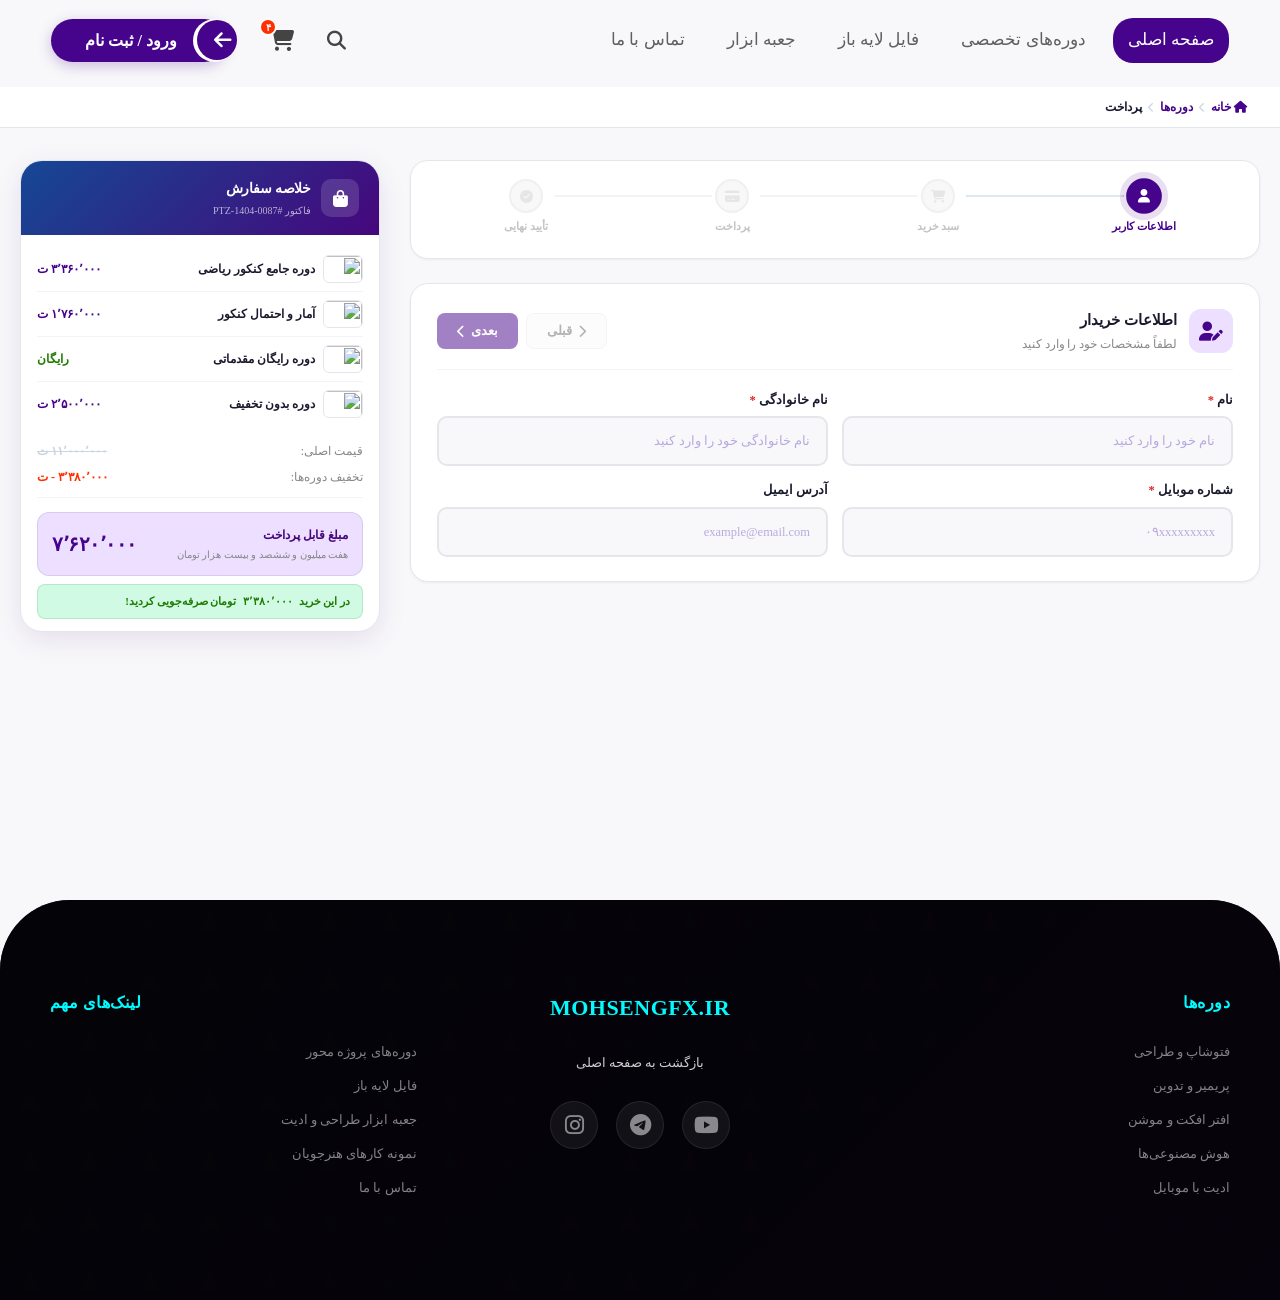
==== commit 7dead937: "minor updates-fixed icns - v-2.3.1" ====
--- a/index.html
+++ b/index.html
@@ -301,13 +301,13 @@
                   </div>
                   <div class="form-group">
                     <label class="form-label" style="font-size:12px;">
-                       ساعت واریز
+                      ساعت واریز
                       <span class="req">*</span></label>
                     <div class="time-picker-wrapper">
                       <input type="text" class="form-input" id="offTime" placeholder="HH:MM" autocomplete="off"
                         maxlength="5" />
                       <button type="button" class="time-picker-icon" id="offTimeIconBtn" aria-label="باز کردن ساعت">
-                        
+                        <i class="fa-regular fa-clock"></i>
                       </button>
                     </div>
                     <span class="field-err" id="offTime-err"><i class="fa-solid fa-triangle-exclamation"></i> لطفاً ساعت
@@ -398,7 +398,7 @@
                       class="fa-solid fa-ticket"></i> تخفیف کد</span><span class="text-red"
                     id="invoiceCouponDisc">—</span></div>
                 <div class="invoice-summary-row discount"><span>تخفیف کل دوره‌ها</span><span class="text-red"
-                    id="invoiceDiscTotal">− ۰ ت</span></div>
+                    id="invoiceDiscTotal">- ۰ ت</span></div>
                 <div class="invoice-summary-divider"></div>
                 <div class="invoice-summary-row grand-total"><span>مبلغ قابل پرداخت</span><span><span
                       id="invoiceFinalTotal">۰</span><span
@@ -412,7 +412,7 @@
                   style="display:flex; justify-content:space-between; align-items:center; flex-wrap:wrap; gap:12px; margin-top:12px; padding:12px 0; border-top:1px solid var(--border-light);">
                   <div
                     style="display:flex; align-items:center; gap:8px; background:var(--lavender); padding:8px 16px; border-radius:10px;">
-                    
+
                     <span style="font-weight:600; font-size:13px;font-family:var(--font-primary);">تاریخ
                       و ساعت پرداخت: <strong id="invoicePaymentDateTime" style="color:var(--purple);">—</strong></span>
                   </div>
@@ -463,7 +463,7 @@
             <div class="os-line" id="sideCouponLine" style="display:none;"><span class="osl-label"><i
                   class="fa-solid fa-ticket"></i> کد تخفیف:</span><span class="osl-red" id="sideCouponDisc">—</span>
             </div>
-            <div class="os-line"><span class="osl-label">تخفیف دوره‌ها:</span><span class="osl-red" id="sideDisc">− ۰
+            <div class="os-line"><span class="osl-label">تخفیف دوره‌ها:</span><span class="osl-red" id="sideDisc">- ۰
                 ت</span></div>
             <div class="os-divider"></div>
           </div>
@@ -474,7 +474,7 @@
             </div>
             <div style="text-align:left;">
               <div class="ost-amt" id="sideTotalAmount">۰</div>
-              <div class="ost-unit">تومان</div>
+              <!-- <div class="ost-unit">تومان</div> -->
             </div>
           </div>
           <div class="os-saving"> در این خرید <strong id="sideSaving">۰</strong>
